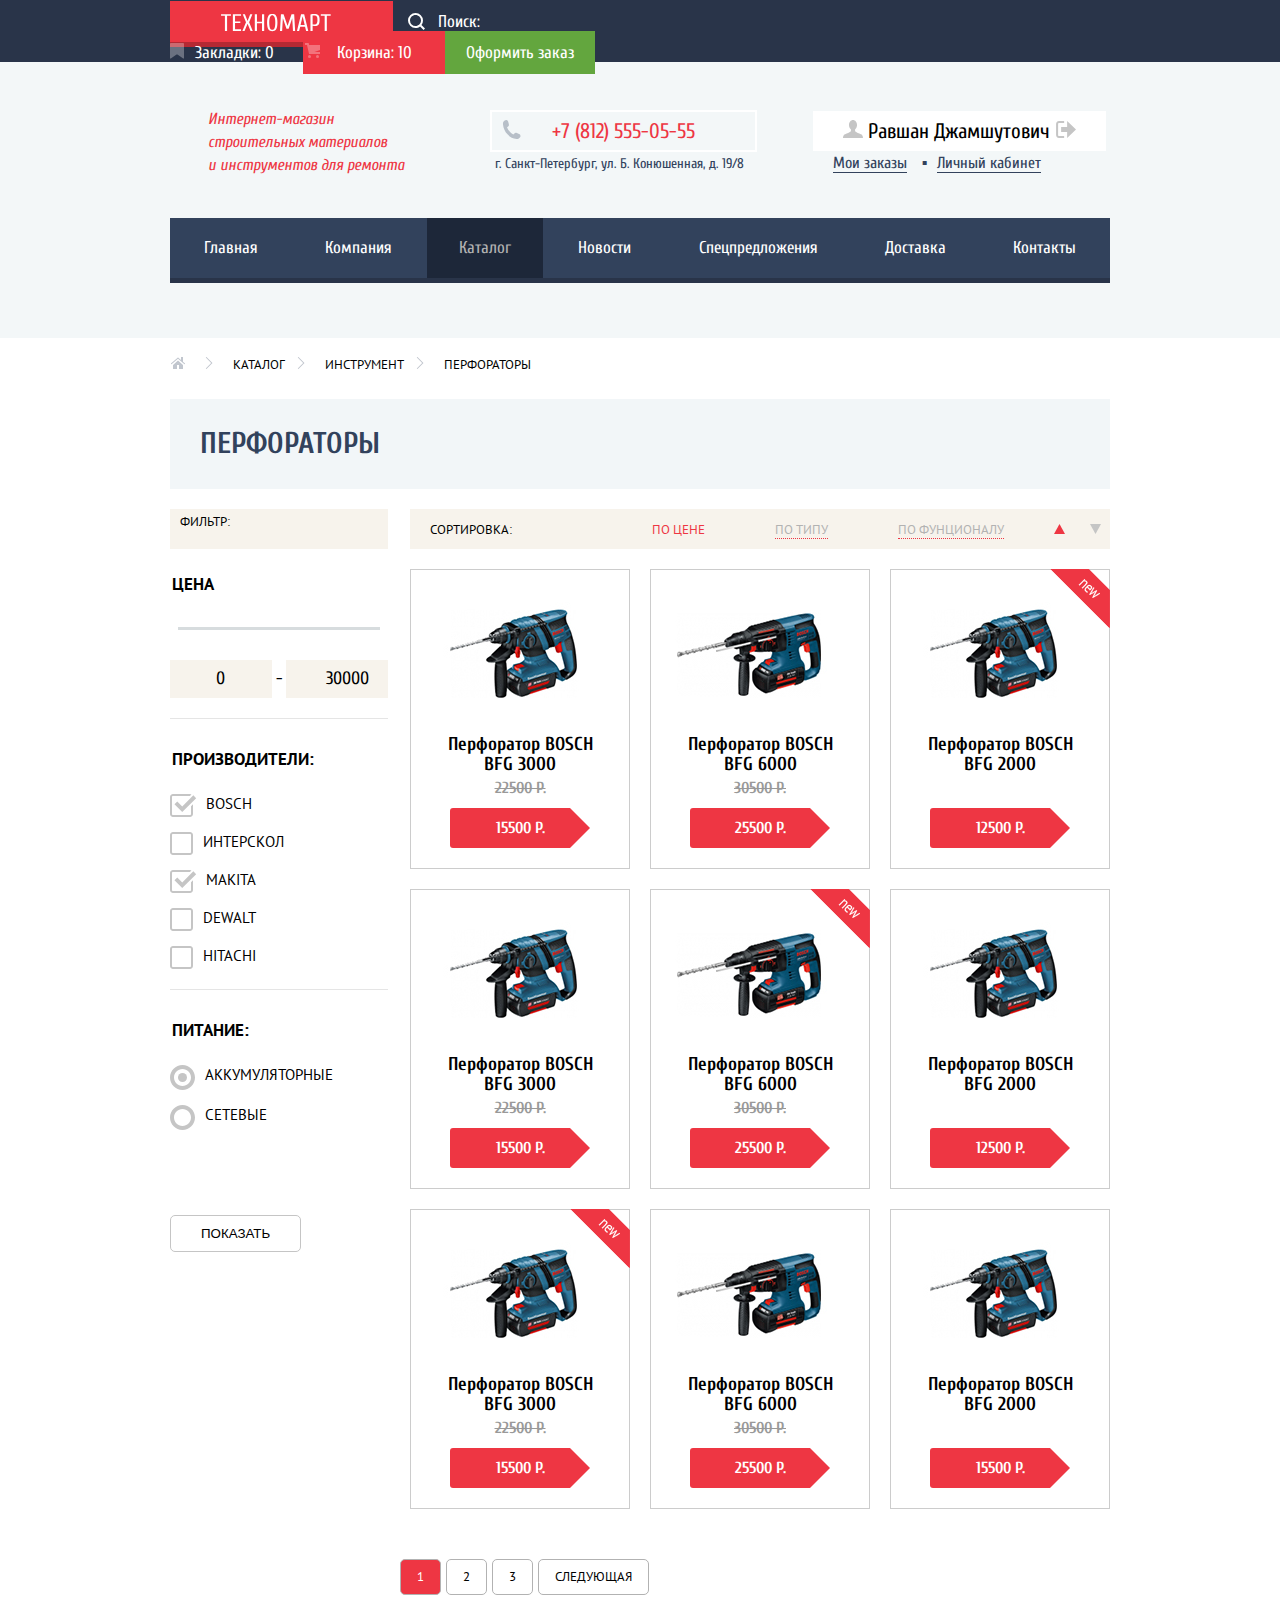
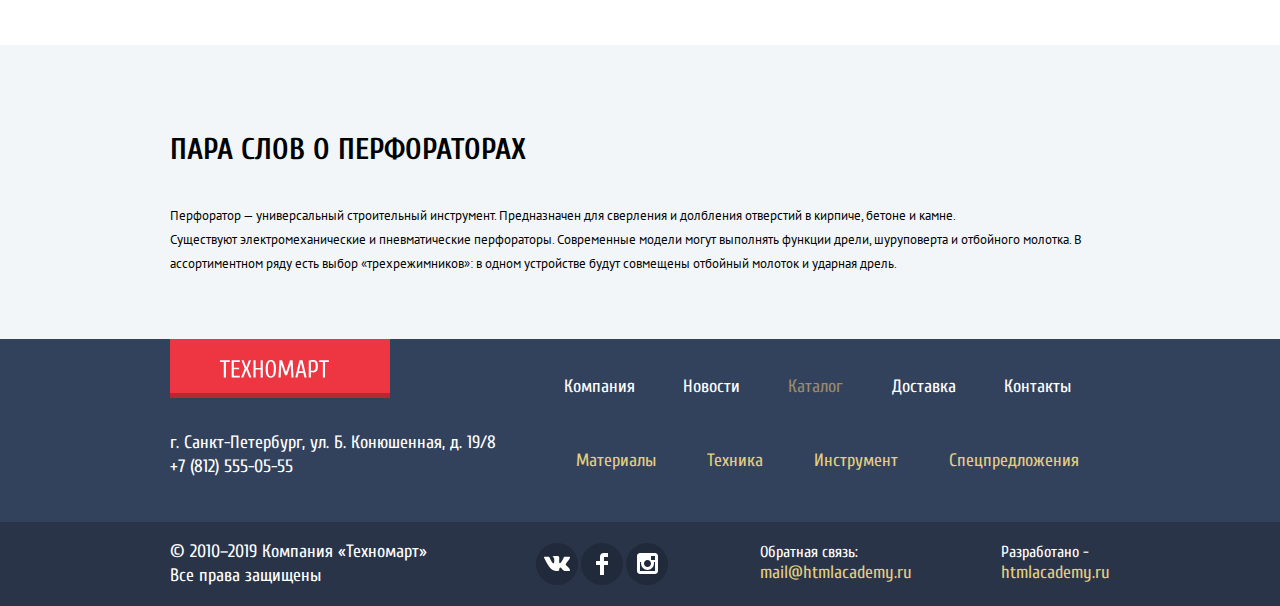
==== catalog.html @ 716b795d "+Д29" ====
<!DOCTYPE html>
<html lang="ru">
  <head>
    <meta charset="utf-8">
    <title>HTML Academy: Техномарт</title>
      <link href="css/style.css" rel="stylesheet">
      <link href="https://fonts.googleapis.com/css?family=Cuprum:400,400i,700|PT+Sans:400,700&display=swap&subset=cyrillic" rel="stylesheet">
      
  </head>

    <body>
      <header class="main-header">
        <nav class="main-navigation">
          <div class="main-navigation-wrapper">
            <div class="main-navigation-first">
            <div class="container">
              <a class="logo-tehnomart" href="index.html">
                <svg xmlns="http://www.w3.org/2000/svg" xmlns:xlink="http://www.w3.org/1999/xlink" preserveAspectRatio="xMidYMid" width="153" height="25.59" viewBox="-20 -8 190.5 30.59">
                  <defs>
                   <style>
                      .cls-1 {
                        fill: #fff;
                        fill-rule: evenodd;
                      }
                    </style>
                  </defs>
                  <path d="M131.694,2.397 L131.694,21.297 L128.994,21.297 L128.994,2.397 L124.194,2.397 L124.194,0.297 L136.494,0.297 L136.494,2.397 L131.694,2.397 ZM121.299,13.512 C120.829,14.102 120.239,14.522 119.529,14.772 C118.819,15.022 117.974,15.147 116.994,15.147 C116.534,15.147 116.014,15.117 115.434,15.057 C114.854,14.997 114.374,14.927 113.994,14.847 L113.994,21.297 L111.294,21.297 L111.294,0.597 C112.054,0.377 112.819,0.222 113.589,0.132 C114.359,0.042 115.194,-0.003 116.094,-0.003 C117.294,-0.003 118.314,0.122 119.154,0.372 C119.994,0.622 120.674,1.037 121.194,1.617 C121.714,2.197 122.094,2.967 122.334,3.927 C122.574,4.887 122.694,6.077 122.694,7.497 C122.694,8.957 122.579,10.177 122.349,11.157 C122.119,12.137 121.769,12.922 121.299,13.512 ZM119.769,4.797 C119.619,4.077 119.384,3.507 119.064,3.087 C118.744,2.667 118.339,2.372 117.849,2.202 C117.359,2.032 116.774,1.947 116.094,1.947 L113.994,1.947 L113.994,13.047 L116.094,13.047 C116.774,13.047 117.359,12.962 117.849,12.792 C118.339,12.622 118.744,12.327 119.064,11.907 C119.384,11.487 119.619,10.917 119.769,10.197 C119.919,9.477 119.994,8.577 119.994,7.497 C119.994,6.417 119.919,5.517 119.769,4.797 ZM104.544,15.897 L98.544,15.897 L97.194,21.297 L94.494,21.297 L99.594,0.297 L103.494,0.297 L108.594,21.297 L105.894,21.297 L104.544,15.897 ZM101.604,3.297 L101.484,3.297 L98.994,13.797 L104.094,13.797 L101.604,3.297 ZM88.644,5.697 L88.494,5.697 L84.144,18.597 L81.444,18.597 L77.094,5.697 L76.944,5.697 L76.044,21.297 L73.344,21.297 L74.544,0.297 L77.844,0.297 L82.734,14.697 L82.854,14.697 L87.744,0.297 L91.044,0.297 L92.244,21.297 L89.544,21.297 L88.644,5.697 ZM68.484,19.347 C67.924,20.167 67.249,20.747 66.459,21.087 C65.669,21.427 64.764,21.597 63.744,21.597 C62.724,21.597 61.819,21.427 61.029,21.087 C60.239,20.747 59.564,20.167 59.004,19.347 C58.444,18.527 58.019,17.422 57.729,16.032 C57.439,14.642 57.294,12.897 57.294,10.797 C57.294,8.697 57.439,6.952 57.729,5.562 C58.019,4.172 58.444,3.067 59.004,2.247 C59.564,1.427 60.239,0.847 61.029,0.507 C61.819,0.167 62.724,-0.003 63.744,-0.003 C64.764,-0.003 65.669,0.167 66.459,0.507 C67.249,0.847 67.924,1.427 68.484,2.247 C69.044,3.067 69.469,4.172 69.759,5.562 C70.049,6.952 70.194,8.697 70.194,10.797 C70.194,12.897 70.049,14.642 69.759,16.032 C69.469,17.422 69.044,18.527 68.484,19.347 ZM67.179,6.357 C66.969,5.197 66.694,4.277 66.354,3.597 C66.014,2.917 65.614,2.447 65.154,2.187 C64.694,1.927 64.224,1.797 63.744,1.797 C63.264,1.797 62.794,1.927 62.334,2.187 C61.874,2.447 61.474,2.917 61.134,3.597 C60.794,4.277 60.519,5.197 60.309,6.357 C60.099,7.517 59.994,8.997 59.994,10.797 C59.994,12.597 60.099,14.077 60.309,15.237 C60.519,16.397 60.794,17.317 61.134,17.997 C61.474,18.677 61.874,19.147 62.334,19.407 C62.794,19.667 63.264,19.797 63.744,19.797 C64.224,19.797 64.694,19.667 65.154,19.407 C65.614,19.147 66.014,18.677 66.354,17.997 C66.694,17.317 66.969,16.397 67.179,15.237 C67.389,14.077 67.494,12.597 67.494,10.797 C67.494,8.997 67.389,7.517 67.179,6.357 ZM50.994,11.697 L44.694,11.697 L44.694,21.297 L41.994,21.297 L41.994,0.297 L44.694,0.297 L44.694,9.597 L50.994,9.597 L50.994,0.297 L53.694,0.297 L53.694,21.297 L50.994,21.297 L50.994,11.697 ZM36.745,21.297 L32.995,12.297 L29.245,21.297 L26.545,21.297 L31.045,10.497 L26.995,0.297 L29.695,0.297 L32.995,8.697 L36.295,0.297 L38.995,0.297 L34.945,10.497 L39.445,21.297 L36.745,21.297 ZM14.695,0.297 L24.895,0.297 L24.895,2.397 L17.395,2.397 L17.395,9.297 L23.995,9.297 L23.995,11.397 L17.395,11.397 L17.395,19.197 L24.895,19.197 L24.895,21.297 L14.695,21.297 L14.695,0.297 ZM7.495,21.297 L4.795,21.297 L4.795,2.397 L-0.005,2.397 L-0.005,0.297 L12.295,0.297 L12.295,2.397 L7.495,2.397 L7.495,21.297 Z" class="cls-1"/>
                </svg>

              </a>
                <form class="search-icon" action="https://echo.htmlacademy.ru" method="post">
                  <input type="text" name="search" placeholder="Поиск:">
                    <button class="button search" type="submit" aria-label="поиск по странице"></button>
                  </form>
                  <div class="button-icon button-icon-catalog">
                  <a class="button button-basket bookmarks-catalog" href="#">Закладки: 0</a>
                  <a class="button button-basket-2 basket-catalog" href="#">Корзина: 10</a>
                  <a class="button checkout checkout-catalog" href="#">Оформить заказ</a>
                  </div>
                  </div>
        </nav>
          <div class="main-wrapper main-wrapper-catalog">
            <div class="container">
                <div class="main-header-info">
                <div class="header-info header-info-catalog">
                  <h1 class="visually-hidden">Шапка описание</h1>
                    <p>Интернет-магазин<br>
                       строительных материалов<br>
                       и инструментов для ремонта</p>
                </div>
              
            <div class="header-contacts header-contacts-catalog">
              <ul>
                <li class="contacts-phone">
                  <a href="tel:+78125550555">+7 (812) 555-05-55
                  </a>
                </li>
                <li class="contacts-address">г. Санкт-Петербург, ул. Б. Конюшенная, д. 19/8</li>
              </ul>
            </div>
        
              <div class="personal-user personal-user-catalog">
              <ul class="user-navigation user-navigation-catalog">
                <li class="personal-block">
                  <a class="button button-log-in personal-area" aria-label="личный кабинет"><svg xmlns="http://www.w3.org/2000/svg" width="20" height="18" viewBox="0 0 20 18">
                    <path fill="#c5c5c5" d="M17.881 14.166c-2.144-.735-4.256-1.666-5.207-2.39-.657-.501-.77-1.618-.517-2.415 1.118-.903 1.864-2.477 1.864-4.278C14.021 2.276 12.221 0 10 0S5.979 2.276 5.979 5.083c0 1.801.746 3.374 1.863 4.277.253.798.141 1.915-.517 2.416-.95.724-3.063 1.654-5.207 2.39S0 18 0 18h20s.025-3.099-2.119-3.834z"/>
                  </svg>
                  Равшан Джамшутович
                  <svg xmlns="http://www.w3.org/2000/svg" width="21" height="17" viewBox="0 0 21 17"><g fill="#c5c5c5">
                    <path fill="#c5c5c5" d="M21 8.5L12.125 0v6h-6v5h6v6z"/>
                    <path fill="#c5c5c5" d="M3.106 13.952V3.048c.018-.376.171-1.057 1.01-1.057h5.027V0H4.116C1.938 0 1.112 1.81 1.087 3.027v10.946C1.112 15.189 1.938 17 4.116 17h5.027v-1.99H4.116c-.839 0-.992-.683-1.01-1.058z"/></g>
                  </svg>
                  </a>
                </li>
                <li><a class="button-order" aria-label="ссылка на мои заказы">Мои заказы</a></li>
                <li><a class="button-area" aria-label="ссылка на личный кабинет">Личный кабинет</a></li>
              </ul>
                </div>
                </div>
                <div class="site-navigation-wrapper">
                  <nav>
                    <ul class="site-navigation">
                      <li><a class="button button-nav" href="index.html">Главная</a></li>
                      <li><a class="button button-nav" href="#">Компания</a></li>
                      <li><a class="button button-nav current-catalog" href="#">Каталог</a></li>
                      <li><a class="button button-nav" href="#">Новости</a></li>
                      <li><a class="button button-nav" href="#">Спецпредложения</a></li>
                      <li><a class="button button-nav" href="#">Доставка</a></li>
                      <li><a class="button button-nav" href="#">Контакты</a></li>  
                    </ul>
                </div>
                  </nav>
          </div>
            </div>
      </div>
      </header>
    </div>

        <main class="main-catalog">
          <div class="container">
          <div class="catalog">
            <article class="catalog-main">
          <h2 class="visually-hidden">breadcrumbs</h2>
	         <ul class="list-breadcrumbs">
            <li><img src="img/svg/icon-home.svg"><img src="img/svg/icon-right-small.svg"><a class="bread" href="index.html"></a></li>
            <li><a class="bread" href="#"> Каталог <img src="img/svg/icon-right-small.svg"></a></li>
            <li><a class="bread" href="#"> Инструмент <img src="img/svg/icon-right-small.svg"></a></li>
            <li><a class="bread" href="#"> Перфораторы</a></li>
	         </ul>
           <div class="catalog-main-wrapper">
		        <h2>Перфораторы</h2>
          </div>
            <div class="index-colums-catalog">
	           <section class="catalog-column">
	             <h2 class="visually-hidden">Фильтр товаров</h2>
		            <form class="filter-catalog" action="https://echo.htmlacademy.ru" method="post">
		              <div class="filter-1-wrapper">
		              <div class="filter-1">
                  <b class="main-filter">Фильтр:</b>
                </div>
                </div>
                <legend>Цена</legend>
                <div class="range-filter">
                  <div class="selector">
                    <div class="price-slider" id="slider">
                      <div id="slider-range" class="ui-slider ui-corner-all ui-slider-horizontal ui-widget ui-widget-content">
                            <div class="ui-slider-range ui-corner-all ui-widget-header"></div>
                            <span tabindex="0" class="ui-slider-handle ui-corner-all ui-state-default"></span>
                            <span tabindex="0" class="ui-slider-handle ui-corner-all ui-state-default"></span>
                          </div>
                        <span id="min-price" data-currency="" class="slider-price">0</span>
                        <span class="seperator">-</span>
                        <span id="max-price" data-currency="" data-max="30000"  class="slider-price">30000 </span>
                    </div> 
                </div>
                  <hr>
                    <div class="filter-2">
                    <legend>Производители:</legend>
                    </div>
                    <input type="checkbox" value="Bosch" id="Bosch" checked>
                    <label for="Bosch">BOSCH</label>
                    <input type="checkbox" value="" id="name2">
                    <label for="name2">ИНТЕРСКОЛ</label>
                    <input type="checkbox" value="" id="name3" checked>
                    <label for="name3">MAKITA</label>
                    <input type="checkbox" value="" id="name4">
                    <label for="name4">DEWALT</label>
                    <input type="checkbox" value="" id="name5">
                    <label for="name5">HITACHI</label><hr>
                    <div class="filter-3">
                      <legend>ПИТАНИЕ:</legend>
                      </div>
                      <input type="radio" name="battery" id="accumulator" value="accumulator" checked>
                      <label for="accumulator">Аккумуляторные</label>
                      <input type="radio" name="battery" id="name-power-2" value=""> 
                      <label for="name-power-2">Сетевые</label>
                      <button class="button-show" type="submit" value="submit" aria-label="кнопка фильтр товаров">Показать</button>
		            </form>
	         </section>

	       <section class="catalog-list">
          <div class="catalog-column-2">
	        <h2 class="visually-hidden">Список товаров</h2>
            <div class="sorting-wrapper">
              <ul class="sorting">
                <li>Сортировка:</li>
                <li><a href="#">по цене</a></li>
                <li><a href="#">по типу</a></li>
                <li><a href="#">по фунционалу</a></li>
                <li>
                  <svg xmlns="http://www.w3.org/2000/svg" width="11" height="10" viewBox="0 0 11 10">
                    <path fill="#231F20" d="M5.5 0L0 10h11z"/>
                  </svg>
                </li>
                <li>
                  <svg xmlns="http://www.w3.org/2000/svg" width="11" height="10" viewBox="0 0 11 10">
                    <path fill="#231F20" d="M5.5 10L0 0h11"/>
                  </svg>
                </li>
              </ul>
            </div>
		       <div class="catalog-products">
		        <ul class="catalog-list-2">
		          <li class="catalog-item catalog-item-2">
                <div class="actions">
                  <a href="#" class="buy">Купить</a>
                  <a href="#" class="bookmark">В закладки</a>
                </div>
                  <a href="#">
			      		   <img src="img/Perforator_2.jpg" alt="BOSCH BFG 3000">
                  </a>
			     		      <h3><a href="#">Перфоратор BOSCH BFG 3000<a></h3>
			      			    <p class="delete"> 22500 Р.</p>
			      			    <p class="price">15500 Р.</p>
		          </li>
              <li class="catalog-item catalog-item-2">
                <div class="actions">
                  <a href="#" class="buy">Купить</a>
                  <a href="#" class="bookmark">В закладки</a>
                </div>
                  <a href="#">
			      			  <img src="img/Perforator_3.jpg" alt="BOSCH BFG 6000">
			          	</a>
			     		      <h3><a href="#">Перфоратор BOSCH BFG 6000<a></h3>
			      			    <p class="delete"> 30500 Р.</p>
			     		 	      <p class="price">25500 Р.</p>
		        	</li>
              <li class="catalog-item catalog-item-2">
                  <div class="flag flag-new">новинка</div>
                  <div class="actions">
                   <a href="#" class="buy">Купить</a>
                    <a href="#" class="bookmark">В закладки</a>
                  </div>
                    <a href="#">
                      <img src="img/Perforator_4.jpg" alt="BOSCH BFG 2000">
			        	    </a>
			     				    <h3><a href="#">Перфоратор BOSCH BFG 2000<a></h3>
                        <p class="delete"></p>
			      						<p class="price">12500 Р.</p>
		        	</li>
              <li class="catalog-item catalog-item-2">
                <div class="actions">
                  <a href="#" class="buy">Купить</a>
                  <a href="#" class="bookmark">В закладки</a>
                </div>
                  <a href="#">
			      				<img src="img/Perforator_2.jpg" alt="BOSCH BFG 3000">
			        		</a>
			     				  <h3><a href="#">Перфоратор BOSCH BFG 3000<a></h3>
			      					<p class="delete"> 22500 Р.</p>
			      					<p class="price">15500 Р.</p>
		       		</li>
              <li class="catalog-item catalog-item-2">
                <div class="flag flag-new">новинка</div>
                <div class="actions">
                  <a href="#" class="buy">Купить</a>
                  <a href="#" class="bookmark">В закладки</a>
                </div>
                  <a href="#">
			      				<img src="img/Perforator_3.jpg" alt="BOSCH BFG 6000">
			       			</a>
			    					<h3><a href="#">Перфоратор BOSCH BFG 6000<a></h3>
			      						<p class="delete"> 30500 Р.</p>
			      						<p class="price">25500 Р.</p>
		        	</li>
			        <li class="catalog-item catalog-item-2">
                <div class="actions">
                  <a href="#" class="buy">Купить</a>
                  <a href="#" class="bookmark">В закладки</a>
                </div>
                  <a href="#">
			      			  <img src="img/Perforator_4.jpg" alt="BOSCH BFG 2000">
			        		</a>
			     					<h3><a href="#">Перфоратор BOSCH BFG 2000<a></h3>
                      <p class="delete"></p>
			     						<p class="price">12500 Р.</p>
		        	</li>
		          <li class="catalog-item catalog-item-2">
                <div class="flag flag-new">новинка</div>
                <div class="actions">
                  <a href="#" class="buy">Купить</a>
                  <a href="#" class="bookmark">В закладки</a>
                </div>
                  <a href="#">
			      			  <img src="img/Perforator_2.jpg" alt="BOSCH BFG 3000">
			        		</a>
			     				  <h3><a href="#">Перфоратор BOSCH BFG 3000<a></h3>
			      					<p class="delete"> 22500 Р.</p>
			      					<p class="price">15500 Р.</p>
		        	</li>
		          <li class="catalog-item catalog-item-2">
                <div class="actions">
                  <a href="#" class="buy">Купить</a>
                  <a href="#" class="bookmark">В закладки</a>
                </div>
                  <a href="#">
			      			  <img src="img/Perforator_3.jpg" alt="BOSCH BFG 6000">
			        		</a>
			     				  <h3><a href="#">Перфоратор BOSCH BFG 6000<a></h3>
			      					<p class="delete">30500 Р.</p>
			      					<p class="price">25500 Р.</p>
		        	</li>
		          <li class="catalog-item catalog-item-2">
                <div class="actions">
                  <a href="#" class="buy">Купить</a>
                  <a href="#" class="bookmark">В закладки</a>
                </div>
                  <a href="#">
			      	      <img src="img/Perforator_4.jpg" alt="BOSCH BFG 2000">
			        		</a>
			     					<h3><a href="#">Перфоратор BOSCH BFG 2000<a></h3>
                      <p class="delete"></p>
			      					<p class="price">15500 Р.</p>
		        	</li>
              </div>
		       </ul>
	        </section>
            </div>

          <a class="visually-hidden"></a>
	        <section class="pagination">
		          <h3 class="visually-hidden">Пагинация</h3>
                <ul class="pagination-list">
		            <li class="pagination-item current-pagination">

                  <a>1</a></li>
				        <li class="pagination-item"><a href="#" aria-label="2 страница">2</a></li>
				        <li class="pagination-item"><a href="#" aria-label="3 страница">3</a></li>
				        <li class="pagination-item"><a href="#" aria-label="Следующая страница">Следующая</a></li>
                </ul>
			   </section>
            </div>
          </div>


	         <section class="about-catalog-wrapper">
            <div class="about-catalog">
              <div class="about-catalog-container">
		      	<h4>ПАРА СЛОВ О ПЕРФОРАТОРАХ</h4>
                <p>Перфоратор — универсальный строительный инструмент. Предназначен для сверления и долбления отверстий в кирпиче, бетоне и камне.<br>
                Существуют электромеханические и пневматические перфораторы. Современные модели могут выполнять функции дрели, шуруповерта и отбойного молотка. В <br>
                ассортиментном ряду есть выбор «трехрежимников»: в одном устройстве будут совмещены отбойный молоток и ударная дрель.</p>
              </div>
            </div>
	          </section>
	       </article>
       </div>
	    </main>


	           <footer class="main-footer">
                           <div class="footer-nav-wrapper">
                            <div class="container">
                              <div class="site-navigation-footer">
                                <div class="footer-nav">
                                <p class="logo-tehnomart-footer">
                                  <img src="img/svg/logo-technomart.svg" alt="лого Техномарт">
                                </p>
                                  <p class="address">г. Санкт-Петербург, ул. Б. Конюшенная, д. 19/8<br>
                                      <a href="tel:+78125550555">+7 (812) 555-05-55</a>
                                  </p>
                                </div>
                                      <ul class="footer-button">
                                        <li><a class="button" href="#">Компания</a></li>
                                        <li><a class="button" href="#">Новости</a></li>
                                        <li><a class="button current-footer-catalog" href="catalog.html">Каталог</a></li>
                                        <li><a class="button" href="#">Доставка</a></li>
                                        <li><a class="button" href="#">Контакты</a></li>
                                        <li><a class="button button-second-line" href="#">Материалы</a></li>
                                        <li><a class="button button-second-line" href="#">Техника</a></li>
                                        <li><a class="button button-second-line" href="#">Инструмент</a></li>
                                        <li><a class="button button-second-line" href="#">Спецпредложения</a>
                                    </ul>
                              </div>
                            </div>

                          <div class="second-footer ">
                            <div class="second-footer-wrapper">
                              <div class="footer-info container">
                                  <p class="footer-security">© 2010–2019 Компания «Техномарт» <br>
                                      Все права защищены</p>
                                      <div>
                                        <h3 class="visually-hidden">Соцсети</h3>
                                          <ul class="social-list">
                                            <li><a class="social-button" href="#" aria-label="Техномарт вконтакте">
                                              <svg xmlns="http://www.w3.org/2000/svg" width="26" height="15" viewBox="0 0 26 15">
                                              <path fill="#FFF" d="M16.138 11.51c.956-.309 2.18 2.04 3.483 2.939.978.681 1.727.534 1.727.534l3.473-.05s1.815-.112.957-1.554c-.071-.12-.503-1.069-2.585-3.022-2.177-2.043-1.882-1.712.739-5.244 1.597-2.153 2.236-3.468 2.036-4.028-.192-.539-1.365-.399-1.365-.399L20.69.713c-.381.001-.704.119-.851.515-.003.004-.621 1.666-1.445 3.079-1.741 2.989-2.436 3.148-2.724 2.961-.661-.433-.494-1.737-.494-2.664 0-2.897.432-4.105-.846-4.417-.427-.104-.739-.172-1.828-.182-1.392-.021-2.574 0-3.244.329-.445.223-.786.712-.579.74.26.035.843.16 1.155.586.401.552.389 1.789.389 1.789s.229 3.411-.54 3.834c-.528.29-1.25-.302-2.803-3.016-.793-1.388-1.392-2.922-1.392-2.922s-.116-.285-.326-.441c-.25-.185-.6-.244-.6-.244L.848.684S.29.7.085.946c-.182.218-.015.668-.015.668s2.909 6.881 6.203 10.347c3.02 3.182 6.452 2.971 6.452 2.971h1.555s.469-.054.709-.312c.224-.24.214-.691.214-.691s-.031-2.109.935-2.419z"/>
                                              </svg>
                                              </a>
                                            </li>
                                            <li><a class="social-button" href="#" aria-label="Техномарт в фэйсбуке">
                                              <svg xmlns="http://www.w3.org/2000/svg" width="12" height="22" viewBox="0 0 12 22">
                                              <path fill="#FFF" d="M12 4V0H8a4 4 0 0 0-4 4v4H0v4h4v10h4V12h4V8H8V4h4z"/>
                                              </svg>
                                              </a>
                                          </li>
                                            <li><a class="social-button" href="#" aria-label="страница в инстраграме">
                                                <svg xmlns="http://www.w3.org/2000/svg" width="21" height="21" viewBox="0 0 21 21">
                                                <path fill="#FFF" d="M18 0H3C1.35 0 0 1.35 0 3v15c0 1.65 1.35 3 3 3h15c1.65 0 3-1.35 3-3V3c0-1.65-1.35-3-3-3zm-7.5 7c1.93 0 3.5 1.57 3.5 3.5S12.43 14 10.5 14 7 12.43 7 10.5 8.57 7 10.5 7zM18 18H3V9h1.181A6.504 6.504 0 0 0 4 10.5a6.5 6.5 0 1 0 13 0 6.45 6.45 0 0 0-.181-1.5H18v9zm0-11h-4V3h4v4z"/>
                                                </svg>
                                              </a>
                                          </li>
                                         </ul>
                                      </div>
                                        <p class="feedback">
                                         <b>Обратная связь:<br></b>
                                            <a class="button" href="mailto:htmlacademy.ru@mail.ru" aria-label="электронная почта Техномарт">mail@htmlacademy.ru</a>
                                        </p>
                                        <p class="footer-copyright">
                                          <b>Разработано -</b>
                                            <a class="button" href="http://htmlacademy.ru" aria-label="сайт разработчика htmlacademy">htmlacademy.ru</a>
                                        </p>
                                        </div>
                              </div>
                              </div>
                            </div>
                          </div>
                        </div>
                      </footer>
  		 	<!-- pop-up корзины -->  
             <section class="login-pop-catalog">
               <h4 class="visually-hidden">Личный кабинет</h4>
               		<p>Товар добавлен в корзину!</p>
               			<form action="https://echo.htmlacademy.ru" method="post">
                  			<button type="submit" aria-label="оформление заказа в личном кабинете">Оформить заказ</button>
                  		</form>
                  			<button type="button" aria-label="продолжить покупки">Продолжить покупки</button>
                  				<button type="button" aria-label="Закрыть">Х</button>
              </section>
             <!-- pop-up корзины -->
             <script src="js/range.js"></script>
  	 </body>
</html>
---- css/style.css ----
/*ОБЩЕЕ*/
body {
	margin: 0;	
	padding: 0;
	font-family: 'Cuprum', 'PT Sans', sans-serif;
	font-size: 18px;
	line-height: 24px;
	font-weight: 400;
	color: #000000; 
	text-transform: none;

	background-color: #ffffff;
	
}

html { 
	box-sizing: border-box; 
}

img {
  max-width: 100%;
  height: auto;
}

a { 
	text-decoration: none ;
}

.button {
	/*font: inherit;*/
	text-align: center;
	color: #ffffff;
	vertical-align: middle;
	
	border: none;
}

.visually-hidden{
	position: absolute;
	width: 1px;
	height: 1px;
	margin: -1px;
	border: 0;
	padding: 0;
	clip: rect(0 0 0 0);
	overflow: hidden;
}

/*======================СЕТКА НАЧАЛО===============*/
/*===========HEADER============*/
.container {
	width: 940px;
	margin: 0 auto;
	padding: 0 10px;
}

.main-navigation-wrapper {
	width: 100%;
	margin-top: 0px;
	background-color: #293449;
}

.main-navigation-wrapper .container {
	display: flex;
	justify-content: flex-start;
	align-items: center;
	flex-wrap: wrap;	
}

.main-wrapper {
	width: 100%;
	margin-top: 0px;
	background-color: #f3f7f8;
	padding-bottom: 60px;
	padding-top: 20px;
	margin-bottom: 60px;
}

.main-header-info {
	display: flex;
	justify-content: space-around;
	align-items: center;
	margin-top: 10px;
	margin-bottom: 24px;
}

/*========НАВИГАЦИЯ ПО САЙТУ===============*/
.site-navigation {
	display: flex;
	justify-content: space-around;
	align-items: center;

	
	width: 940px;
	margin: 0;
	padding: 0;
}

.site-navigation a {
	display: block;
	padding: 18px 32px;
}

.site-navigation-wrapper {
	width: 100%;
	margin-top: 10px;
	background-color: #32425c;
	box-shadow: 0px 5px 0 0 #293449;
}

.user-navigation {
	display: flex;
	justify-content: center;
	align-items: center;

	margin-right: -27px;
}


.current-index {
	background-color: #1d2739; 
	color: #b2b2b2;
}

.site-navigation .current-index:focus,
.site-navigation .current-index:hover,
.site-navigation .current-index:active {
	background-color: #1d2739; 
	color: #b2b2b2;
}


/*==================ТОВАРЫ===================*/
/*============ЗАДНЯЯ ОБЛОЖКА===========*/
.list-products-wrapper {
	display: flex;
	align-items: center;
	justify-content: space-between;
	background-color: #f9f5f0;
	width: 940px;
	height: 90px;
	margin-bottom: 20px;
	margin-left: 10px;
}

.list-products h2 {
	margin-left: 28px;
	text-transform: uppercase;
	color: #32425c;
	font-size: 30px;
	line-height: 30px;
}
/*=============ПОПУЛЯРНЫЕ ТОВАРЫ==========*/
.features-list {
  display: flex;
  justify-content: space-around;
  margin: 0;
  padding: 0;
}

.features-list a,
.features-list li,
.features-list img,
.features-list h3 {
	display: block;
	text-align: center;
	margin-bottom: 20px;
}

.feature-item {
 	width: 218px;
 	display: flex;
 	flex-direction: column;
 	align-items: center;
}

/*==========ПРОИЗВОДИТЕЛИ=============*/
.fabricator-list {
  display: flex;
  justify-content: space-between; 
  flex-wrap: wrap;
  padding: 0;
  margin-left: 10px;
 }

.fabricator-item {
	display: flex;
	justify-content: center;
	align-items: center;
	width: 218px;
	height: 143px;
	/*margin-right: 20px;*/
	margin-bottom: 20px;
	
	border: 1px solid #ccc;
}

/*===========ИНФОРМАЦИЯ В КОЛОНКАХ============*/
.index-columns {
	display: flex;
	justify-content: space-between;
	padding: 0px 0px;
	margin-bottom: -8px;
}

.about {
	width: 535px;
}

.contacts {
	width: 300px;
}

/*=========FOOTER СЕТКА=================*/
.footer-nav {
	margin-bottom: 25px;
}

.site-navigation-footer {
	width: 940px;
	margin: 0;
	padding: 0;
	display: flex;
	justify-content: space-between;
}

.footer-nav-wrapper {
	width: 100%;
	background-color: #32425c;
}

.logo-tehnomart-footer {
	margin: 0;
	padding: 0;
	display: flex;
	justify-content: center;
	align-items: center;

	background-color: #ee3643;
	box-shadow: 0px 5px 0 0 #b52933;
	padding: 14px 5px;
	max-width: 210px;
	margin-bottom: 20px;
}

.address {
	display: inline-block;
	width: 350px;
}

.address a {
	color: #ffffff;
}


.footer-button {
	margin: 0;
	margin-top: 35px;
	margin-left: 35px;
	padding: 0;	
	display: flex;
	flex-wrap: wrap;
	justify-content: space-around;
}
.site-navigation-footer a {
	margin-right: 30px;
}

.button-second-line {
	margin-left: 20px;
}

/*========ВТОРАЯ ЧАСТЬ ФУТЕРА=======*/
.second-footer {
	display: flex;
	justify-content: center;
	align-items: center;
}

.social-list {
	display: flex;
	align-items: center;
	list-style: none;
	margin: 0 0 0 20px;
	padding: 0;
}

.social-list a {
	display: flex;
	justify-content: center;
	align-items: center;
	margin: 0 3px 0 0;
	width: 42px;
	height: 42px;
	background-color: #212a3a;
	border-radius: 50%;
	outline: none;
}

.social-list a:hover,
.social-list a:focus {
	background-color: #ee3643;
}

.social-list a:active {
	background-color: #ee3643;
}

/*=========КОПИРАЙТИНГ==============*/
.second-footer-wrapper {
	width: 100%;
	background-color: #293449;
	display: flex;
	justify-content: center;
	align-items: center;
}

.footer-info {
	display: flex;
	justify-content: space-between;
	align-items: center;
	width: 940px;
}

.footer-security {
	display: flex;
}
/*=========СОЦ СЕТИ==============*/
.feedback {
	display: flex;
	flex-direction: column;
	flex-wrap: wrap;
}

.feedback b,
.footer-copyright b {
	font-weight: 400;
}

.footer-copyright {
	display: flex;
	flex-direction: column;
	flex-wrap: wrap;
}

 .footer-copyright  b {
 	text-align: left;
 }
/*====================СЕТКА КОНЕЦ=============*/
/*====================ДЕКОРАТИВНЫЕ ЭЛЕМЕНТЫ=================*/
.search-icon input[type=text] {
   	box-sizing: border-box;
   	border: none;
    
    font-family: 'Cuprum', 'PT Sans';
    font-size: 17px;
    
    background-color: #293449;
    background-image: url("../img/svg/icon-search.svg");
    background-position: 15px center; 
    background-repeat: no-repeat;
    color: #ffffff;
    
    padding-top: 12px;
    padding-bottom: 12px;
   	padding-right: 80px;
    padding-left: 45px;
    margin-left: 0px;

    opacity: 1;
    outline: none;
 }


/*.search-icon input[type=text]:hover,
.search-icon input[type=text]:focus {
	background-image: url("../img/svg/icon-search.svg");
	opacity: 1;
	border: none;
}*/

 .search-icon input[type=text]:hover,
 .search-icon input[type=text]:focus {
 	background-image: url("../img/svg/icon-red-search.svg");
    background-color: #ffffff;
    color: #000000;
	border: none;
}

::placeholder {
  color: #ffffff;
 }

.search-icon input[type=text]:hover::placeholder,
.search-icon input[type=text]:focus::placeholder {
  	color: red;
  }
   
.button-icon {
	position: relative;
}

.button-basket,
.button-basket-2 {
	padding: 12px 25px;
}

.button-basket {
	margin-right: 0px; /*отступы кнопок*/
	margin-left: 0px;
}

.button-basket-2 {
	margin-right: 15px; /*отступы кнопок*/
}

.button-icon .button-basket::before {
	position: absolute;
	content: url("../img/svg/icon-bookmark.svg");
	top: 0px;
	left: 0px;
	width: 14px;
	height: 16px;

	opacity: 0.3;
} 

.button-icon .button-basket-2::before {
	position: absolute;
	content: url("../img/svg/icon-cart.svg");
	top: 0px;
	left: 135px;
	width: 14px;
	height: 16px;

	opacity: 0.3;
} 

.button-icon .button-basket:focus::before,
.button-icon .button-basket:hover::before,
.button-icon .button-basket-2:focus::before,
.button-icon .button-basket-2:hover::before  {
	opacity: 1;
}

.button-icon .button-basket:focus,
.button-icon .button-basket:hover,
.button-icon .button-basket-2:focus,
.button-icon .button-basket-2:hover  {
	background-color: #212a3a;
}

.button-icon .button-basket:active,
.button-icon .button-basket-2:active {
	color: #a2a5a9;
}

.button-icon .button-basket:active::before,
.button-icon .button-basket-2:active::before {
	opacity: 0.3;
}

.user-navigation .button-log-in {
	padding: 11px 20px;
}

.user-navigation .button-sign-up {
	padding: 11px 25px;
}


.button-log-in:focus path,
.button-log-in:hover path {
	fill: #32425c;
}

.button-log-in:active path {
	fill: #c5c5c5;
}


/*ВЕРХНЯЯ НАВИГАЦИОННАЯ ПАНЕЛЬ*/
.main-navigation {
	font-size: 17px;
	line-height: 18px;
	color: #ffffff;
}

.main-navigation .search {
	background-color: #293449;
}

.main-navigation .button-basket {
	font-size: 17px;
	line-height: 18px;
}

.main-navigation .button-basket:active {
	color: #b2b2b2;
}

.main-navigation .button-basket-2:active {
	color: #b2b2b2;
}

.checkout {
	font-size: 17px;
	line-height: 18px;
	background-color: #63a63e;
	color: #ffffff;
	padding: 12px 21px;
}

.checkout:hover,
.checkout:focus {
	background-color: #5fbb2d;
	color: #ffffff;
}

.checkout:active {
	background-color: #518534;
	color: #a8c29a;
}

/*МЕНЮ НАВИГАЦИЯ ПО САЙТУ*/
.site-navigation {
	list-style: none;
}

.site-navigation {
	font-size: 17px;
	font-height: 17px;
	color: #ffffff;
}

.site-navigation .button:focus,
.site-navigation .button:hover {
	background-color: #273652; 
}

.site-navigation .button:active {
	background-color: #1d2739; 
	color: #b2b2b2;
}
/*ЛОГО*/

.logo-tehnomart {
	background-color: #ee3643;
	box-shadow: 0px 5px 0 0 #b52933;
	padding: 6px 35px;
	max-width: 220px;
}

.logo-tehnomart:hover,
.logo-tehnomart:focus {
	background-color: #ca2c37;
	box-shadow: 0px 5px 0 0 #8e1e26;
}


/*ОПИСАНИЕ ИНТЕРНЕТ МАГАЗИНА*/
.header-info {
	font-size: 16px;
	line-height: 23px;
	font-style: italic;
	color: #ee3643;
	margin-left: 38px;
}
/*КОНТАКТЫ МАГАЗИНА*/
.header-contacts ul {
	list-style: none;
}

.header-contacts {
	display: flex;
	justify-content: center;
	align-items: center;
}

.contacts-phone {
	display: flex;
	justify-content: center;
	align-items: center;
	flex-wrap: wrap;
	
	padding: 7px 60px;
		
	font-size: 21px;
	color: #ee3643;
	border: 2px solid #ffffff;

	position: relative;

}

.contacts-phone a {
	color: #ee3643;
}

.contacts-phone:before {
	position: absolute;
	content: url("../img/svg/icon-phone.svg");
	top: 8px;
	left: 10px;
}

.contacts-address {
	font-size: 14px;
	line-height: 24px;

	color: #32425c;
	display: flex;
	justify-content: space-between;
	align-items: center;
	margin-left: 5px;
}
/*ЛИЧНЫЙ КАБИНЕТ*/

.personal-user {
	display: flex;
	justify-content: flex-end;
	align-items: center;
	margin-top: -20px;
}

.personal-user ul {
 	list-style: none;
 }

.user-navigation a {
	color: #000000;
 	background-color: #ffffff;
 	margin-right: 10px;
 	padding: 11px 0px;
 	font-size: 21px;
 }

 .user-navigation .button:focus,
 .user-navigation .button:hover {
 	color: #ee3643;
 }

 .user-navigation .button:active,
 .user-navigation .button:active {
 	color: #b2b2b2;
 }
/*=============ГЛАВНАЯ СТРАНИЦА -----НАЧАЛО======================*/

/*=================ПРОМО-БЛОК==================================*/
.promo {
	width: 940px;
	display: flex;
	flex-wrap: wrap;
	justify-content: space-around;
	margin-left: -5px;
	margin-bottom: -10px;
}

.promo section:not(.slider-photo) {
	width: 300px;
	height: 123px;
	margin-bottom: 20px;
}

.block-1 {
	margin-right: 5px;
}

.block-3,
.block-4,
.block-5 {
	margin-right: -12px;
}

.promo b {
	font-size: 24px;
	line-height: 50px;
	font-weight: bold;

	color: #ffffff;

	margin-left: 23px;
}

.promo a:not(.button-promo) {
	display: inline-block;
	padding: 10px 25px;
	font-size: 14px;
	text-transform: uppercase;

	color: #ffffff;

	border: 0px solid transparent;
	border-radius: 3px;
	margin-top: 5px;
	margin-right: 50px;
	margin-left: 26px;
}

 .promo .flag {
 	position: absolute;
	top: -1px;
	right: -1px;
	  
	width: 60px;
	height: 60px;
	  
	text-indent: -1000px;
	overflow: hidden;
	z-index: 20;
 }

.promo .flag-new {
	background: url("../img/new-flag.png") no-repeat 0 0;
}

.block-1 a,
.block-5 a {
	background-color: #e5ac40;
}

.block-1 a:hover,
.block-1 a:focus,
.block-5 a:hover,
.block-5 a:focus  {
	background-color: #c49437;
}

.block-1 a:active,
.block-5 a:active {
	background-color: #a37b2e;
}

.block-2 a {
	background-color: #35a9cc;
}

.block-2 a:hover,
.block-2 a:focus {
	background-color: #2e94b3;
}

.block-2 a:active {
	background-color: #28819c;
}

.block-3 a {
	background-color: #c682c2;
}

.block-3 a:hover,
.block-3 a:focus {
	background-color: #a66ca2;
}

.block-3 a:active {
	background-color: #915e8e;
}

.block-4 a {
	background-color: #80c180;
}

.block-4 a:hover,
.block-4 a:focus {
	background-color: #71a871;
}

.block-4 a:active {
	background-color: #659465;
}


.promo .block-1 {
	background-color: #ffbf47;
	background-image: url("../img/svg/icon-1.svg");
	background-position: 200px center;
	background-repeat: no-repeat;
	position: relative;
	order: -6;
	margin-left: 0px;
}

.promo .block-2 {
	background-color: #3bbce3;
	background-image: url("../img/svg/icon-2.svg");
	background-position: 200px center;
	background-repeat: no-repeat;
	order: -5;
}

.promo .block-3 {
	background-color: #dc91d8;
	background-image: url("../img/svg/icon-3.svg");
	background-position: 200px center;
	background-repeat: no-repeat;
	order: -4;
}

.promo .block-4 {
	background-color: #8ed78f;
	background-image: url("../img/svg/icon-4.svg");
	background-position: 200px center;
	background-repeat: no-repeat;
}

.promo .block-5 {
	background-color: #ffbf47;
	background-image: url("../img/svg/icon-5.svg");
	background-position: 200px center;
	background-repeat: no-repeat;
	order: 1;
	margin-top: -187px;
	margin-left: 638px;
}

/*==========СЛАЙДЕР===========*/
.slider-photo {
	display: flex;
	order: -3;
	width: 620px;
	margin-bottom: 64px;
}

.slide-1 b,
.slide-2 b {
	position: absolute;
	top: 20px;
	left: 10px;
	z-index: 20;
	font-weight: bold;
	text-decoration: uppercase;
	color: #ffffff;
	font-size: 36px;
	line-height: 36px;
}

.slide-1 p,
.slide-2 p {
	position: absolute;
	top: 40px;
	left: 30px;
	z-index: 20;
	color: #ffffff;
	font-size: 18px;
	line-height: 24px;
}

.slider-list {
	position: relative;
}

.slider-list input[type="radio"] {
	display: none;
}

.slider {
	width: 200%;
	transition: transform 0.8s ease;
}

.slider img {
	float: left;
	width: 620px;
	height: 266px;
}

.slider-inner {
	overflow: hidden;
}

.slider-controls {
	position: absolute;
	top: 220px;
	left: 270px;
	margin-bottom: 10px;
	z-index: 10;
}

.slider-controls label {
	display: inline-block;
	margin: 0 3px;
	width: 7px;
	height: 7px;
	background-color: #ffffff;
	border: 2px solid #ffffff;
	border-radius: 50%;
	cursor: pointer;
}

#btn-1:checked ~ .slider-controls label[for="btn-1"],
#btn-2:checked ~ .slider-controls label[for="btn-2"] {
  background-color: #ee3643;
}

#btn-1:checked ~ .slider-inner .slider {
  transform: translate(0);
}

#btn-2:checked ~ .slider-inner .slider {
  transform: translate(-620px);
}

#btn-1:checked ~ .slider-active label:nth-child(1),
#btn-2:checked ~ .slider-active label:nth-child(1) {
	background: url("../img/svg/icon-left.svg") no-repeat;
	position: absolute;
	width: 22px;
	height: 40px;
	top: 125px;
	left: 26px;

	z-index: 20;
	cursor: pointer;
}

#btn-2:checked ~ .slider-active label:nth-child(2),
#btn-1:checked ~ .slider-active label:nth-child(2) {
	background: url("../img/svg/icon-right.svg") no-repeat;
	position: absolute;
	width: 22px;
	height: 40px;
	top: 125px;
	left: 570px;

	z-index: 20;
	cursor: pointer;
}

.button-promo {
	position: absolute;
	top: 200px;
	left: 20px;
	z-index: 10;

	display: flex;
	align-items: center;
	justify-content: center;
	padding: 10px 50px;
	background-color: #ee3643;
	border-radius: 5px;
	
	font-weight: bold;
	font-size: 14px;
	line-height: 18px;
	text-transform: uppercase;
	
	color: #ffffff;
}

.button-promo:focus,
.button-promo:hover {
	background-color: #ca2c37;
}

.button-promo:active {
	background-color: #ba2732;
}

/*ПОПУЛЯРНЫЕ ТОВАРЫ */
.list-products .button-red a,
.button-red,
.list-products .button-red,
.about .button-red,
.contacts a {
	display: flex;
	align-items: center;
	justify-content: center;
	padding: 10px 52px;
	background-color: #ee3643;
	border-radius: 5px;
	
	font-weight: bold;
	font-size: 14px;
	line-height: 18px;
	text-transform: uppercase;
	
	color: #ffffff;
}

.button-red:focus,
.button-red:hover {
	background-color: #ca2c37;
}

.button-red:active {
	background-color: #ba2732;
}

.button-red-2 {
	margin-right: 25px;
}

.popular-manufacturer .button-red-2 {
	padding: 12px 65px;
}

.contacts a:nth-child(2) {
	display: flex;
	justify-content: center;
	align-items: center;

	margin-top: 40px;
	margin-bottom: 86px;
	padding: 12px 0px;
}

.list-products ul{
	list-style: none;
}

.list-products {
	margin-left: -8px;
}

.list-products li:focus,
.list-products li:hover {
	box-shadow: 0 0px 20px rgba(41, 52, 73, 0.5);
}

/*ПОПУЛЯРНЫЕ ПРОИЗВОДИТЕЛИ*/

.popular-manufacturer li:active {
	box-shadow: 0 0px 20px rgba(41, 52, 73, 0.5);
}

/* О НАС*/
.contacts h2,
.about h2,
.service h2 {
	font-size: 30px;
	line-height: 30px;
	text-transform: uppercase;
}

.about  ul {
	list-style: none;
	position: relative;
}

.about  li {
	font-size: 18px;
	line-height: 20px;
	font-weight: 400;
	margin-bottom: 15px;
}

 .about  li::before {
    content: "\25AC"; 
    padding-right: 10px; 
    color: red;
   }

.service p {
	margin-bottom: 60px;
}

.service h2 {
	font-weight: 400;
	margin-top: -3px;
}
/*============ТРЕХУРОВНЕВОЕ МЕНЮ===============*/
.service-wrapper {
	background-color: #f4f8f9;
	width: 100%;
	margin-top: 60px;
	margin-bottom: 55px;
	padding-top: 70px;
	padding-bottom: 115px;
}

.service-menu ul {
	list-style: none;
	margin-left: -40px;
	position: relative;
	margin: 0;
	padding: 0;	
}

.service-menu {
		
	/*background-image: url("../img/line.png");
	background-position: 350px 0;
	background-repeat: no-repeat;*/
} 

.service-main {
	/*margin-top: 72px;*/


}

.service-list a {
	display: inline-block;
	background-color: #32425c;
	color: #ffffff;
	padding: 15px 15px;
		
	font-size: 21px;
	line-height: 30px;
	width: 210px;
	margin-bottom: -1px;

	/*margin-left: 8px;
	margin-top: -2px;*/
}

.sub-menu h4 {
	display: inline-block;
	position: absolute;
		
	font-size: 36px;
	line-height: 36px;
	color: #32425c;
	font-weight: 400;
	text-transform: uppercase;
}

.sub-menu p {
	display: inline-block;
	position: absolute;
	
	font-family: 'PT Sans', sans-serif;
	font-size: 13px;
	line-height: 24px;
	color: #000000;
}

.sub-menu img {
	display: inline-block;
	position: absolute;
}

.service-menu img,
.service-menu h4,
.service-menu p {
	display: block;
}

.sub-menu-1 h4 {
	top: -100px;
	left: 320px;
}
.sub-menu-1 p {
	top: 0px;
	left: 320px;
}

.sub-menu-1 img {
	top: -30px;
	left: 480px;
}

.sub-menu-2 h4 {
	left: 320px;
	top: -160px;
}

.sub-menu-2 p {
	left: 320px;
	top: -60px;
}

.sub-menu-2 img {
	top: -110px;
	left: 550px;
}

.sub-list-3 h4 {
	left: 320px;
	top: -220px;
}

.sub-list-3 p {
	left: 320px;
	top: -120px;
}

.sub-list-3 img {
	left: 450px;
	top: -180px;
}

.sub-menu {
	/*display: none;*/
	position: absolute;
}

.service-menu {
	position: relative;
}

.button-service {
	position: absolute;
	top: -50px;
	left: 320px;

	display: flex;
	align-items: center;
	justify-content: center;
	
	padding: 10px 30px;
	background-color: #ee3643;
	border-radius: 5px;
	
	font-weight: bold;
	font-size: 14px;
	line-height: 18px;
	text-transform: uppercase;
	
	color: #ffffff;
}
/*переключения*/
/*.service-menu .current a {
	background-color: #ffffff;
	color: #000000;
	font-weight: bold;
}*/

.service-menu .current a:hover,
.service-menu .current a:focus {
	background-color: #293449;
	color: #ffffff;
}

.service-list a:hover,
.service-list a:focus {
	background-color: #293449;
	color: #ffffff;
}

.service-list a:active,
.service-menu .current a:active {
 	background-color: #ffffff;
	color: #000000;
}

.current .current-delivery-link {
	background-color: #ffffff;
	color: #000000;
}

.sub-list {
	display: none;
}

.sub-menu-2 {
	display: none;
}

.sub-menu-3 {
	display: none;
}

.service-main .current-delivery {
	display: block;
}

.current-none {
	display: none;
}

.service-show {
	display: block;
}

/*===========================================*/
.maps {
	margin-top: 36px;
}

.maps a {
	padding: 0;

	border: 0;
	text-decoration: 0;
	outline: 0;
}

.about p,
.contacts p,
.service p {
	font-family: 'PT Sans', sans-serif;
	font-size: 13px;
	line-height: 24px;
}

.about .list {
	font-size: 18px;
	line-height: 20px;
}

.button-red-4 {
	position: absolute;
	bottom: -70px;
	left: 35px;
	font-family: 'Cuprum', 'PT Sans';
}

.about .list li {
	margin-bottom: 20px;
}

.about .list {
	margin-left: -35px;
}

.about p {
	margin-bottom: 25px;
}

/*=============ГЛАВНАЯ СТРАНИЦА -----КОНЕЦ======================*/
 /*=======КАТАЛОГ====== НАЧАЛО======================*/
/*красная корзина*/
.button-icon-catalog {
	position: relative;
}

.bookmarks-catalog {
	margin: 0;
	margin-right: 0px;
}

.basket-catalog {
	/*margin-right: 11px;*/
	margin: 0;
	
	background-color: #ee3643;
	padding: 12px 34px;
}

.button-icon-catalog .basket-catalog:focus,
.button-icon-catalog .basket-catalog:hover {
	 background-color: #eb2331;
}

.button-icon-catalog .basket-catalog:active {
	background-color: #c9303b;
}


.basket-catalog::before {
	position: absolute;
	top: 0px;
	left: 50px;
	content: url("../img/svg/icon-cart.svg");
	
	width: 14px;
	height: 16px;

	opacity: 0.3;
} 

.checkout-catalog {
	margin: 0;
	margin-left: -5px;

}
/*личный-кабинет-каталога*/
.header-info-catalog {
	width: 300px;
}

.header-contacts-catalog {
	width: 450px;
}

.user-navigation-catalog a {
	padding: 0px 0px; 
}

.user-navigation-catalog {
	display: flex;
	flex-wrap: wrap;
	justify-content: flex-start;
}

.personal-user-catalog {
	margin-top: 0px;
	margin-right: -80px;
}

.personal-user-catalog .personal-area {
	padding: 8px 30px;
}

.personal-user-catalog .personal-block {
	display: flex;
	justify-content: space-between;
}

.personal-user-catalog .personal-area:hover {
	color: #000000;
}

.personal-user-catalog .personal-area:active { 
	color: #cacaca;
}

.personal-user-catalog .button-area,
.personal-user-catalog .button-order {
	font-size: 16px;
	line-height: 18px;
	color: #32425c;
	border-bottom: 1px solid #32425c;
	background-color: transparent;
	margin-left: 20px;
}

.personal-user-catalog .button-area {
	position: relative;
}

.personal-user-catalog .button-area:before {
	position: absolute;
	top: 0;
	left: -15px;
	content: "\25AA";
	color: #32425c;

}

.personal-user-catalog .button-area:focus,
.personal-user-catalog .button-area:hover,
.personal-user-catalog .button-order:focus,
.personal-user-catalog .button-order:hover {
	color: #ee3643;
	border-bottom: 1px solid #ee3643;
}

.personal-user-catalog .button-order:active,
.personal-user-catalog .button-area:active {
	color: #cacaca;
	border-bottom: 1px solid #cacaca;
}

/*nav-catalog*/
.current-catalog {
	background-color: #1d2739; 
	color: #b2b2b2;
}

.current-catalog:focus,
.current-catalog:hover,
.current-catalog:active {
	background-color: #1d2739; 
	color: #b2b2b2;
}

/*main-catalog*/
.main-wrapper-catalog {
	margin-bottom: 0px;
}

 /*breadcrumbs*/
 .list-breadcrumbs {
	font-family: 'PT Sans', sans-serif;
	list-style: none;
	color: #000000;
	text-transform: uppercase;
	font-size: 13px;
	line-height: 18px;
	margin-left: -50px;
	margin-top: 18px;
}

.list-breadcrumbs li {
	margin-right: 10px;
}

.list-breadcrumbs li img {
	margin-right: 10px;
	margin-left: 10px;
}

.list-breadcrumbs a {
	color: #000000;
}

.list-breadcrumbs a:focus,
.list-breadcrumbs a:hover {
	box-shadow: 0 0 0 0 #ffffff;
}

.sorting {
	list-style: none;
}

/*H2 ПЕРФОРАТОРЫ*/
.catalog-main-wrapper h2 {  
	font-size: 30px;
	line-height: 30px;
	color: #32425c;
	text-transform: uppercase;
	padding-top: 30px;
	padding-left: 30px;
}
/*ФИЛЬТР*/

.main-catalog .catalog-main .catalog-column {
	display: flex;
	flex-direction: column;
	justify-content: flex-start;
	
	margin: 0px;
	padding: 0px;
}

.main-catalog .catalog-main .catalog-list {
	margin: 0px;
	padding: 0px;
}

.main-catalog .catalog-main .sorting-wrapper {
	margin-left: 10px;
}

.main-catalog .catalog-main .catalog-products {
	margin: 0px;
	padding: 0px;
}

.catalog-main .catalog-item-2 {
	margin-right: 0px;
	margin-left: 20px;
}

.catalog-list-2 li:nth-child(3n+1) {
	margin-left: -40px;
}

.catalog-products ul {
	display: flex;
	justify-content: flex-end;
	/*margin-left: -30px;*/
	margin-top: 20px;
}

.filter-1-wrapper {
	background-color: #f7f3ec;
	height: 40px;
	width: 218px;
	margin-bottom: 20px;
}

.filter-1 b {
	font-family: 'PT Sans', sans-serif;
	font-weight: 400;
	font-size: 13px;
	line-height: 18px;
	text-transform: uppercase;
	margin-left: 10px;
	margin-top: 10px;
}


.catalog-column hr {
    height: 1px;
    color: #e5e5e5;
    background: #e5e5e5;
    font-size: 0;
    border: 0;
    margin-bottom: 25px;
    margin-top: 20px;
}

.filter-catalog legend:not(.main-filter) {
	font-family: 'PT Sans', sans-serif;
	font-weight: 800;
	font-size: 17px;
	line-height: 30px;
	text-transform: uppercase;
	margin-left: 0px;
	margin-top: 10px;
	margin-bottom: 20px;
}

.catalog-column .filter-catalog {
	position: relative;
}

.filter-catalog input[type="checkbox"],
.filter-catalog input[type="radio"],
.filter-catalog input[type="range"] {
	display: none;
}

/*range-slider*/

.selector {
    position: relative;
    width: 218px;
    color: #000000;
}

/*.selector ul {
    position: relative;
    display: block;
    overflow: auto;
    min-width: 138px;
    max-height: 200px;
    background: #fff;
    list-style: none;
    white-space: inherit;
    padding-right: 17px;
    width: calc(100% + 17px);
}*/

/*.selector li {
    position: relative;
    padding: 3px 20px 3px 25px;
    cursor: pointer;
}

.selector li:before {
    position: absolute;
    top: 50%;
    left: 0;
    top: 4px;
    display: inline-block;
    margin-right: 9px;
    width: 17px;
    height: 17px;
    background-color: #f4f4f4;
    border: 1px solid #d5d5d5;
    content: "";
}

.selector li[data-selected="1"]:before {
    border: 1px solid #d7d7d7;
    background-color: #fff;
}

.selector li[data-selected="1"]:after {
    position: absolute;
    top: 50%;
    left: 3px;
    top: 11px;
    display: inline-block;
    width: 4px;
    height: 10px;
    border-right: 2px solid;
    border-bottom: 2px solid;
    background: none;
    color: #39c9a9;
    content: "";
    -webkit-transform: rotate(40deg) translateY(-50%);
    transform: rotate(40deg) translateY(-50%);
}

.selector li:hover {
    color: #aaa;
}

.selector li .total {
    position: absolute;
    right: 0;
    color: #d7d7d7;
}*/

.selector .price-slider {
    text-align: center;
    display: -webkit-box;
    display: -ms-flexbox;
    display: flex;
    -ms-flex-wrap: wrap;
    flex-wrap: wrap;
    -webkit-box-pack: justify;
    -ms-flex-pack: justify;
    justify-content: space-between;
    -webkit-box-align: center;
    -ms-flex-align: center;
    align-items: center;
    position: relative;
    padding-top: 17px;
}

@media (min-width: 218px) {
    .selector .price-slider {
        padding-top: 8px;
    }
}

.selector .price-slider:before {
    position: absolute;
    top: 50%;
    left: 0;
    margin-top: 0;
    color: #39c9a9;
    content: attr(data-currency);
    -webkit-transform: translateY(-50%);
    transform: translateY(-50%);
}

.selector #slider-range {
    width: 90%;
    margin-bottom: 30px;
    border: none;
    background: #d7dcde;
    height: 3px;
    margin-left: 8px;
    margin-right: 8px;
}

@media (min-width: 218px) {
     .selector #slider-range {
        width: 100%;
    }
}

.selector .ui-slider-handle {  /*кружочки*/
    border-radius: 50%;
    background-color: #39c9a9;
    border: none;
    top: -14px;
    outline: none;
    /*content: url(../img/svg/filter-button.svg);*/
    width: 21px;
    height: 21px;
}

@media (min-width: 218px) {
    .selector .ui-slider-handle {
        top:-7px;
        width: 16px;
        height: 16px;
    }
}

.selector .ui-slider-range {
    background-color: #00ca74;
}

.selector .slider-price {
    position: relative;
    display: inline-block;
    padding: 5px 40px;
    width: 10%;
    background-color: #f7f3ec;
    line-height: 28px;
    text-align: center;
}

.selector .slider-price:before {
    position: absolute;
    top: 50%;
    left: 13px;
    margin-top: 0;
    color: #39c9a9;
    content: attr(data-currency);
    -webkit-transform: translateY(-50%);
    transform: translateY(-50%);
}

/*.selector .show-all {
    position: relative;
    padding-left: 25px;
    color: #39c9a9;
    cursor: pointer;
    line-height: 28px;
}*/

/*.selector .show-all:after,
.selector .show-all:before {
    content: "";
    position: absolute;
    top: 50%;
    left: 4px;
    margin-top: -1px;
    color: #39c9a9;
    width: 10px;
    border-bottom: 1px solid;
}

.selector .show-all:after {
    -webkit-transform: rotate(90deg);
    transform: rotate(90deg);
}

.selector.open ul {
    max-height: none;
}

.selector.open .show-all:after {
    display: none;
}*/


*.selector {
    -webkit-box-sizing: border-box;
    -ms-box-sizing: border-box;
    box-sizing: border-box;
}

/*checkbox/radiobatton*/

.filter-catalog input[type="checkbox"] +label,
.filter-catalog input[type="radio"] +label {
	display: flex;
	margin-bottom: 15px;
	text-align: left;

	font-family: 'PT Sans', sans-serif;
	font-size: 15px;
	line-height: 20px;
	text-transform: uppercase;
}

.filter-catalog input[type="checkbox"] +label::before {
	content: url("../img/svg/checkbox-off.svg");
	display: flex;
	flex-direction: row;

  	width: 23px;
  	height: 23px;
  
    margin-right: 10px;
    text-align: left;  	
}

.filter-catalog input[type="checkbox"]:checked +label::before {
	content: url("../img/svg/checkbox-on.svg");
	display: flex;
	flex-direction: row;
	
	width: 26px;
  	height: 23px;
  	margin-right: 10px;
  	text-align: left;
}


.filter-catalog input[type="radio"] +label::before {
	content: url("../img/svg/radio-off.svg");
	display: flex;
	flex-direction: row;

	width: 25px;
  	height: 25px;
  	margin-right: 10px;

}

.filter-catalog input[type="radio"]:checked +label::before {
	content: url("../img/svg/radio-on.svg");
	display: flex;
	flex-direction: row;

	width: 25px;
  	height: 25px;
  	margin-right: 10px;
}

.filter-catalog .button-show {
	color: #000000;
	background-color: #ffffff;
	text-transform: uppercase;

	padding: 10px 30px;
	border: 1px solid #c5c5c5;
	border-radius: 5px;
	margin-top: 70px;
}

 /*========ТОВАРЫ=======*/
 .catalog-products {
 	margin: 0px auto;
 	margin-left: 0px;
 }

 .catalog-products ul {
	list-style: none;
	display: flex;
	flex-wrap: wrap;
	justify-content: flex-end;
	align-items: center;
}

 .catalog-products {
 	font-size: 0;
 }

 .catalog-item {
	position: relative;
	display: flex;
	flex-direction: column;
	width: 218px;
	margin-right: 0px;
	margin-left: 0px;
	margin-bottom: 20px;
	
	line-height: 20px;
	font-weight: bold;
	text-align: center;
	
	border: 1px solid #ccc;
}

.features-list li:last-child {
	margin-right: -10px;
}

.index-colums-catalog {
	display: flex;
}	

.catalog-column {
	display: flex;
}

.catalog-column-2 {
	display: flex;
	justify-content: flex-end;
	flex-wrap: wrap;
}

.list-breadcrumbs {
	display: flex;
}

.catalog-main-wrapper {
	background-color: #f2f6f8;
	width: 940px;
	height: 90px;
	margin-bottom: 20px;
}

.sorting-wrapper {
	background-color: #f7f3ec;
	
	margin-left: 70px;
	width: 700px;
	height: 40px;
}

.sorting-wrapper li {
	display: inline-block;
}

.about-catalog-wrapper {
	width: 100%;
	background-color: #f2f6f8;
	margin-top: 50px;
	padding-top: 50px;
	padding-bottom: 50px;
}

.about-catalog-container {
	width: 940px;
	margin: 0 auto;
	padding: 0 10px;
}

 .catalog-item {
 	font-size: 16px;
 }

 .catalog-item .flag {
 	position: absolute;
	top: -1px;
	right: -1px;
	  
	width: 60px;
	height: 60px;
	  
	text-indent: -1000px;
	overflow: hidden;
	z-index: 20;
 }

.catalog-item .flag-new {
	background: url("../img/new-flag.png") no-repeat 0 0;
}

.catalog-item .actions {
	position: absolute;
	top: 0;
	left: 0;

	width: 218px;
	height: 88px;
	padding: 40px 0;
		
	background-color: rgba(255,255,255,0.9);
	z-index: 10;
}

.catalog-item .actions .buy,
.catalog-item .actions .bookmark {
	display: flex;
	justify-content: center;
	width: 129px;
	margin: 0 auto;
	margin-bottom: 7px;
	padding: 7px 0;
	
	background-color: #63a63e;
	border: 3px solid #63a63e;
	border-bottom-color: #367315;
	border-radius: 3px;
	
	color: white;
	font-size: 14px;
	font-weight: normal;
	font-family: "Cuprum", sans-serif;
	line-height: 18px;
	text-decoration: none;
	text-transform: uppercase;
}

.actions .buy::before {
	display: inline-block;
	content: url("../img/svg/icon-cart.svg");
	top: 0px;
	left: -20px;
	width: 14px;
	height: 16px;

	opacity: 0.3;
}

.catalog-item .actions .bookmark {
	color: #32425c;
	background: white;
	border-bottom-color: #63a63e;
}

.catalog-item .actions {
	display: none;
}

.catalog-item:hover .actions {
	display: block;
}

.actions .bookmark:hover {
	border-color: #32425c;
}

.actions .bookmark:active {
	border-color: #c1c6ce;
	color: #c1c6ce;
}

.actions .buy:hover {
	background-color: #5fbb2d;
	border-top-color: #5fbb2d;
	border-right-color: #5fbb2d;
	border-left-color: #5fbb2d;
}

.actions .buy:hover::before,
.actions .buy:active::before {
	opacity: 1;
}

.actions .buy:active {
	background-color: #518534;
	border-color: #518534;
}

.catalog-item .image {
	width: 218px;
	height: 168px;
}

.catalog-item .image img {
	max-width: 100%;
}

.catalog-item h3 {
	min-height: 40px;
	padding: 0 25px;
	margin-top: -11px;
	margin-bottom: -11px;
}

.catalog-item a {
	color: #000000;
}

.catalog-item .delete {
	min-height: 20px;
	margin-top: 15px;
	margin-bottom: 10px;
	
	color: #999;
	text-decoration: line-through;
}

.catalog-item .price {
	position: relative;
	width: 80px;
	margin: 10px auto;
	margin-bottom: 20px;
	padding: 10px 30px;
	
	color: white;
	background: #ee3643;
	border-radius: 3px;
}

.catalog-item .price:after {
	content: "";
	
	position: absolute;
	top: 0;
	right: -20px;
	
	width: 0;
	height: 0;
	
	border: 20px solid white;
	border-left-color: #ee3643;
}
.catalog-products li:focus,
.catalog-products li:hover {
	box-shadow: 0 0px 20px rgba(41, 52, 73, 0.5);
}

/*сортировка*/
.sorting-wrapper li {
	font-family: 'PT Sans', sans-serif;
	font-size: 13px;
	line-height: 18px;
	text-transform: uppercase;
}

.sorting a {
	text-decoration: none;
	color: #000000;
}

.sorting {
	margin: 0;
	margin-top: 8px;
	margin-left: -20px;
}

.sorting li:first-child {
	margin-right: 135px;
}


.sorting li:nth-child(2) a {
	margin-right: 65px;
	color: #ee3643;
}

.sorting li:nth-child(3) a {
	margin-right: 65px;
	color: #b2b2b2;
	border-bottom: 1px dotted #ee3643;
}

.sorting li:nth-child(4) a {
	margin-right: 45px;
	color: #b2b2b2;
	border-bottom: 1px dotted #ee3643;
}

.sorting li:nth-child(2) a:focus,
.sorting li:nth-child(2) a:hover,
.sorting li:nth-child(3) a:focus,
.sorting li:nth-child(3) a:hover,
.sorting li:nth-child(4) a:focus,
.sorting li:nth-child(4) a:hover {
	color: #000000;
	border-bottom: 1px solid #ee3643;
}

.sorting li:nth-child(2) a:active,
.sorting li:nth-child(3) a:active,
.sorting li:nth-child(4) a:active {
	color: #ee3643;
	border: none;
}

.sorting li:nth-child(5) {
	margin-right: 20px;
}

.sorting li:nth-child(5) path {
	fill: #ee3643;
}

.sorting li:nth-child(6) path {
	fill: #c5c5c5;
}

.sorting li:nth-child(5):focus path,
.sorting li:nth-child(5):hover path,
.sorting li:nth-child(6):focus path,
.sorting li:nth-child(6):hover path  {
	fill: #000000;
}

.sorting li:nth-child(5):active path,
.sorting li:nth-child(6):active path {
	fill: #ee3643;
}

/*ПАГИНАЦИЯ*/
.pagination {
	margin-top: 30px;
}

.pagination-list {
	display: flex;
	flex-wrap: wrap;
	
	padding: 0;
	margin: 0;

  	list-style: none;
  	margin-left: 230px;
}

.pagination-item {
  	margin-right: 5px;
}

.pagination-item:last-child {
  	margin-right: 0;
}

.pagination-item a {
	display: block;
	padding: 8px 16px; 
    font-family: 'PT Sans', sans-serif;
	font-size: 13px;
	line-height: 18px;
	background-color: #ffffff;
	color: #000000;
	border: 1px solid #b2b2b2;
	border-radius: 5px;
	text-transform: uppercase;
}

.pagination-item a:hover,
.pagination-item a:focus {
	border: 1px solid #999696;
}

.pagination-item a:active {
	border: 1px solid #ee3643;
}

.current-pagination a {
	background-color: #ee3643;
	color: #ffffff;
}

.current-pagination a:hover,
.current-pagination a:focus,
.current-pagination a:active {
	background-color: #ee3643;
	color: #ffffff;
}


/*ИНФО*/
.about-catalog h4 {
	font-size: 30px;
	line-height: 30px;
	color: #000000;
	text-transform: uppercase;
}

.about-catalog p {
	font-family: 'PT Sans', sans-serif;
	font-size: 13px;
	line-height: 24px;
}
 /*========КАТАЛОГ =======КОНЕЦ===================*/

/*ГЛАВНАЯ ФУТЕРА*/
.footer-button {
	list-style: none;
}
/*НАВИГАЦИЯ ПО САЙТУ В ФУТЕРЕ*/
.footer-nav a {
	background: none;
	font-size: 18px;
	line-height: 24px;
}

.button a:hover,
.button a:focus,
.button-second-line a:hover,
.button-second-line a:focus {
	text-decoration: underline;
}

.button a:active { 
	color: #8b96a4;
	text-decoration: none;
}

.footer-button .button-second-line,
.feedback .button-second-line,
.feedback .button,
.footer-copyright .button {
	color: #e1ce80;
}

.button-second-line a:hover,
.button-secon-line a:focus,
.feedback .button:hover,
.feedback .button:focus,
.footer-copyright .button:hover,
.footer-copyright .button:focus {
	color: #e1ce80;
	text-decoration: underline;
}

.main-footer {
	color: #ffffff;
}
/*ВТОРАЯ ЧАСТЬ ФУТЕРА - НИЖНЯЯ*/
.second-footer {
	color: #ffffff;
}

.footer-button .button:focus,
.footer-button .button:hover {
	text-decoration: underline;
}

.footer-button .button:active {
	color: #b2b2b2;
	text-decoration: none;
}

.footer-button .button-second-line:active {
	color: #998a6e;
	text-decoration: none;
}

.current-footer-catalog {
	color: #998a6e;
	text-decoration: none;
}

.current-footer-catalog:focus,
.current-footer-catalog:hover,
.current-footer-catalog:active {
	color: #998a6e;
	text-decoration: none;
}

.footer-copyright {
	text-align: center;
}

.feedback .button:active,
.footer-copyright .button:active {
	color: #ee3643;
	text-decoration: none;
}

.feedback b,
.footer-copyright b {
	font-size: 16px;
	line-height: 18px;
}
/*АНИМАЦИЯ POP-UP*/
@keyframes dance {
  from {
    transform: translateY(-2000px);
  }

  70% {
    transform: translateY(30px);
  }

  90% {
    transform: translateY(-10px);
  }

  to {
    transform: translateY(0);
  }
}

@keyframes error {
  0%,
  100% {
    transform: translate(0);
  }

  10%,
  30%,
  50%,
  70%,
  90% {
    transform: translate(-20px, -20px);
  }

  20%,
  40%,
  60%,
  80% {
    transform: translate(20px, 20px);
  }
}

/*=======POP-UP формы отправки====*/
.modal {
	position: fixed;

	display: none;

	color: #000000;
	background-color: #ffffff;
	box-shadow: 0 30px 50px rgba(0, 0, 0, 0.7);
}

.modal-show {
	display: block;

	animation: dance 0.7s;
}

.modal-error {
	animation: error 0.7s;
}

.login-pop {
	top: 25%;
	left: 50%;
	

	margin-left: -330px;
	
	padding-top: 40px;
	border-top: 7px solid #ee3643;
	z-index: 30;
}

.modal-container {
	width: 460px;
	padding: 0px 80px; 
}

.login-pop .modal-wrapper {
	padding: 0;
	margin: 0;
	width: 100%;
	
	background-color: #f4f4f4;
	padding: 37px 0px;
}

.list-popup {
	list-style: none;
}

.modal-close {
	position: absolute;
	top: 10px;
	right: 10px;
	width: 22px;
	height: 22px;
	
	border: 0;
	
	cursor: pointer;
	background-color: transparent;
	z-index: 50;
}

.modal-close::before,
.modal-close::after {
	content: "";

	position: absolute;
	top: 10px;
	right: 2px;

	width: 19px;
	height: 3px;

	background-color: #ee3643;
	z-index: 50;
}

.modal-close::before {
	transform: rotate(45deg);
}

.modal-close::after {
	transform: rotate(-45deg);
}

.login-form input[type="text"] {
	display: flex;
	justify-content: flex-start;
	box-sizing: border-box;
	padding: 7px 0px; 
	padding-right: 40px;
	padding-left: 20px;

	font: inherit;
	color: #000000;
	text-transform: inherit;

	background-color: #ffffff;
	border: 2px solid #dee3e4;
	border-radius: 5px;
	margin-bottom: 10px;
}


.login-form input[type="text"]::placeholder,
textarea::placeholder {
	color: #dee3e4;
}


.login-form label {
	display: block;
	font-size: 18px;
	margin-bottom: 13px;
}

.login-form input:focus,
.login-form input:hover {
  border-color: #b5b5b5;
}

.login-form input:active {
	border-color: #ee3643;
}

.login-form {
	display: flex;
	flex-wrap: wrap;
	justify-content: space-between;
	margin: 15px 0;
}

.login-form textarea {
	width: 100%;
    height: 114px;
    padding: 12px 0px;
    padding-right: 250px; 
    padding-left: 20px;
    box-sizing: border-box;
    border: 2px solid #dee3e4;
    border-radius: 5px;
    background-color: #ffffff;
    font-size: 18px;
    resize: none;
    margin-bottom: 37px;
}

.login-form textarea:focus,
.login-form textarea:hover {
	border-color: #b5b5b5;
}

.login-form textarea:active {
	border-color: #ee3643;
}

.modal-wrapper .button-red {
	width: 460px;
	margin: 0;
	margin-left: 80px;
	padding: 12px 0;
}
/*==========POP-UP карты=================*/
.map-pop {
	top: 50%;
	left: 50%;
	
	width: 970px;
	height: 466px;

	margin-top: -445px;
	margin-left: -500px;
}

.map-pop p {
	position: absolute;
	top: 0;
	left: 0;
	z-index: 1;
}

.map-pop iframe {
	position: relative;
	z-index: 2;
	border: none;
}
/*pop up каталога*/
.login-pop-catalog {
	display: none;
}
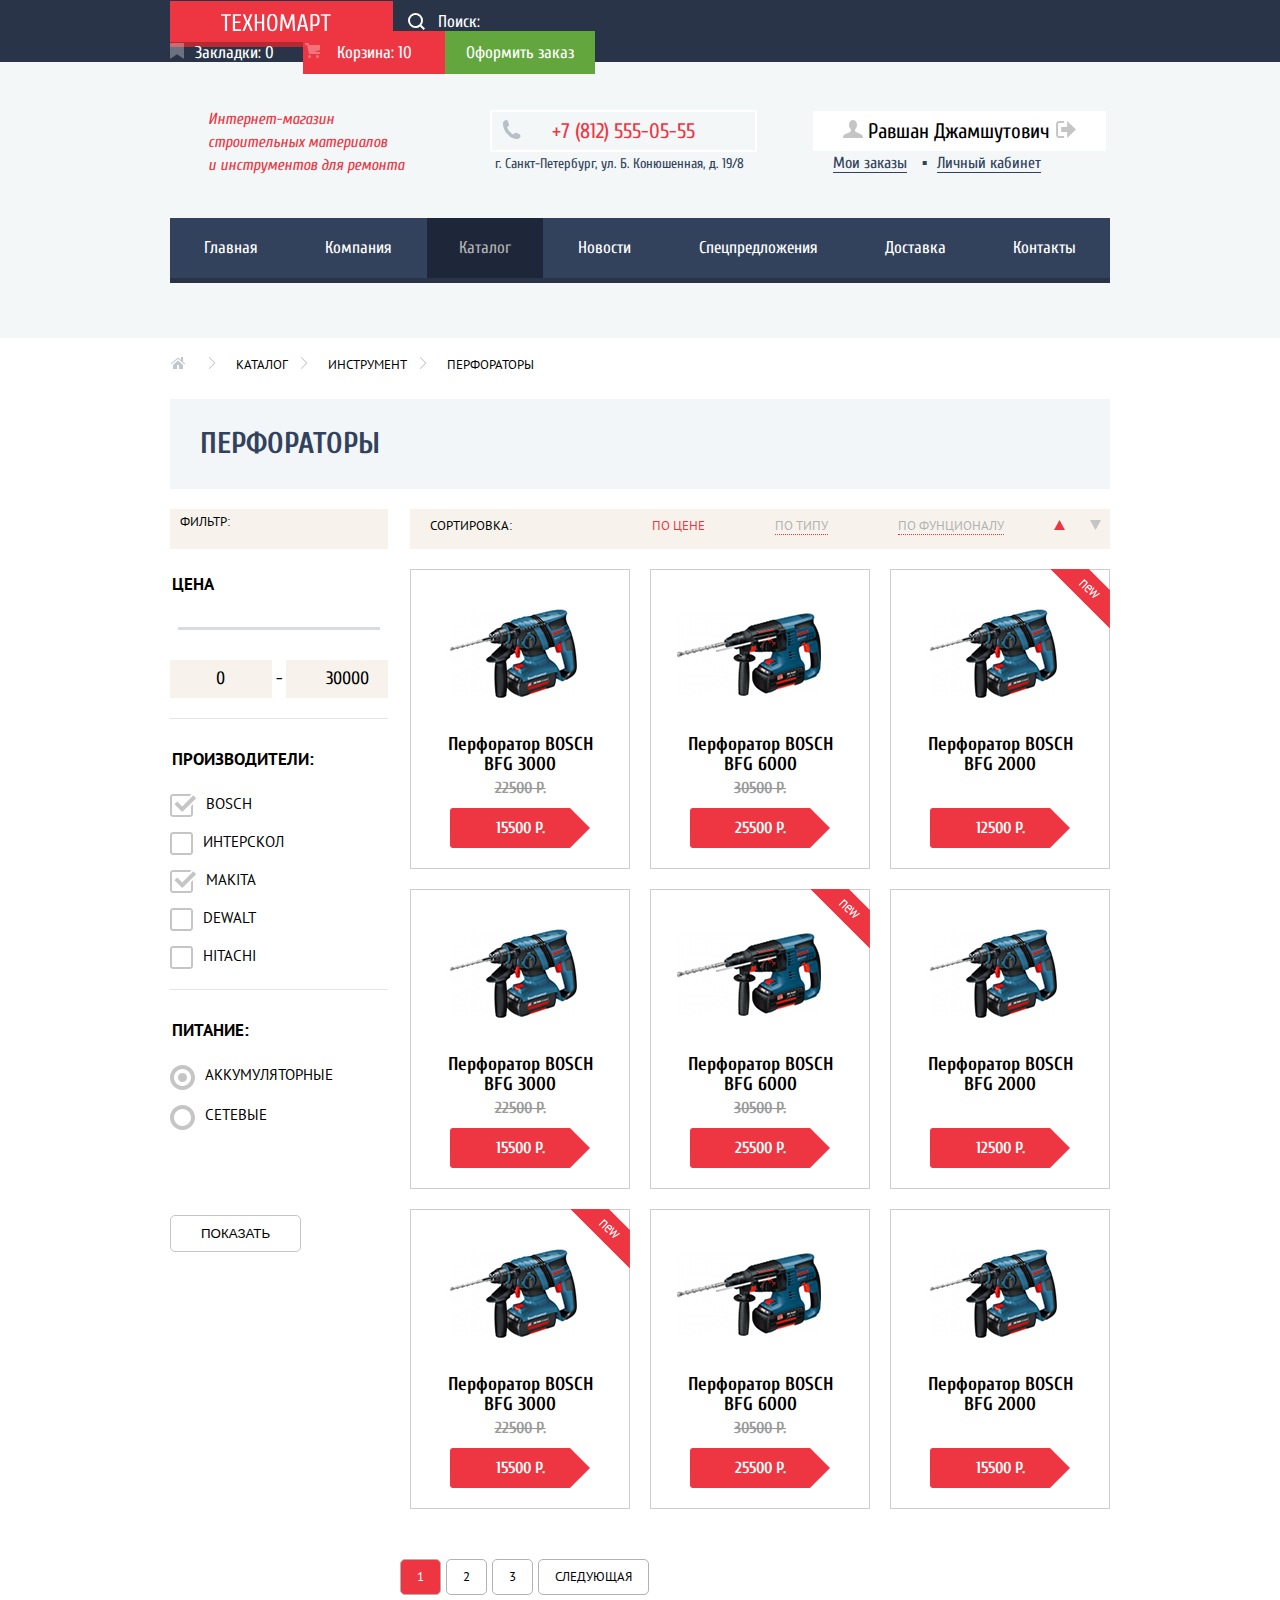
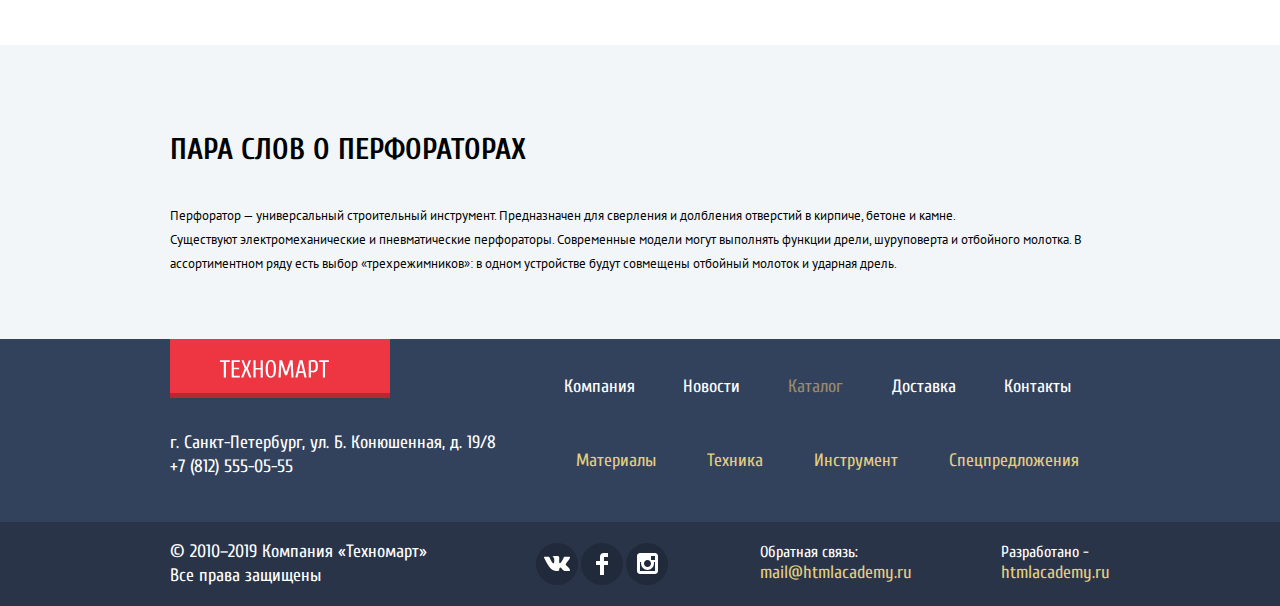
==== commit 983614b2: "добавлен Д8" ====
--- a/catalog.html
+++ b/catalog.html
@@ -102,9 +102,16 @@
             <article class="catalog-main">
           <h2 class="visually-hidden">breadcrumbs</h2>
 	         <ul class="list-breadcrumbs">
-            <li><img src="img/svg/icon-home.svg"><img src="img/svg/icon-right-small.svg"><a class="bread" href="index.html"></a></li>
-            <li><a class="bread" href="#"> Каталог <img src="img/svg/icon-right-small.svg"></a></li>
-            <li><a class="bread" href="#"> Инструмент <img src="img/svg/icon-right-small.svg"></a></li>
+            <li><img src="img/svg/icon-home.svg">
+                <img src="img/svg/icon-right-small.svg">
+                <a class="bread" href="index.html"></a>
+            </li>
+            <li><a class="bread" href="#"> Каталог 
+                <img src="img/svg/icon-right-small.svg"></a>
+            </li>
+            <li><a class="bread" href="#"> Инструмент 
+                <img src="img/svg/icon-right-small.svg"></a>
+            </li>
             <li><a class="bread" href="#"> Перфораторы</a></li>
 	         </ul>
            <div class="catalog-main-wrapper">
--- a/css/style.css
+++ b/css/style.css
@@ -245,6 +245,7 @@
 
 .address {
 	display: inline-block;
+	vertical-align: top;
 	width: 350px;
 }
 
@@ -684,6 +685,7 @@
 
 .promo a:not(.button-promo) {
 	display: inline-block;
+	vertical-align: top;
 	padding: 10px 25px;
 	font-size: 14px;
 	text-transform: uppercase;
@@ -879,6 +881,7 @@
 
 .slider-controls label {
 	display: inline-block;
+	vertical-align: top;
 	margin: 0 3px;
 	width: 7px;
 	height: 7px;
@@ -1092,6 +1095,7 @@
 
 .service-list a {
 	display: inline-block;
+	vertical-align: top;
 	background-color: #32425c;
 	color: #ffffff;
 	padding: 15px 15px;
@@ -1107,6 +1111,7 @@
 
 .sub-menu h4 {
 	display: inline-block;
+	vertical-align: top;
 	position: absolute;
 		
 	font-size: 36px;
@@ -1118,6 +1123,7 @@
 
 .sub-menu p {
 	display: inline-block;
+	vertical-align: top;
 	position: absolute;
 	
 	font-family: 'PT Sans', sans-serif;
@@ -1128,6 +1134,7 @@
 
 .sub-menu img {
 	display: inline-block;
+	vertical-align: top;
 	position: absolute;
 }
 
@@ -1734,6 +1741,7 @@
 .selector .slider-price {
     position: relative;
     display: inline-block;
+    vertical-align: top;
     padding: 5px 40px;
     width: 10%;
     background-color: #f7f3ec;
@@ -1935,6 +1943,7 @@
 
 .sorting-wrapper li {
 	display: inline-block;
+	vertical-align: top;
 }
 
 .about-catalog-wrapper {
@@ -2010,6 +2019,7 @@
 
 .actions .buy::before {
 	display: inline-block;
+	vertical-align: top;
 	content: url("../img/svg/icon-cart.svg");
 	top: 0px;
 	left: -20px;
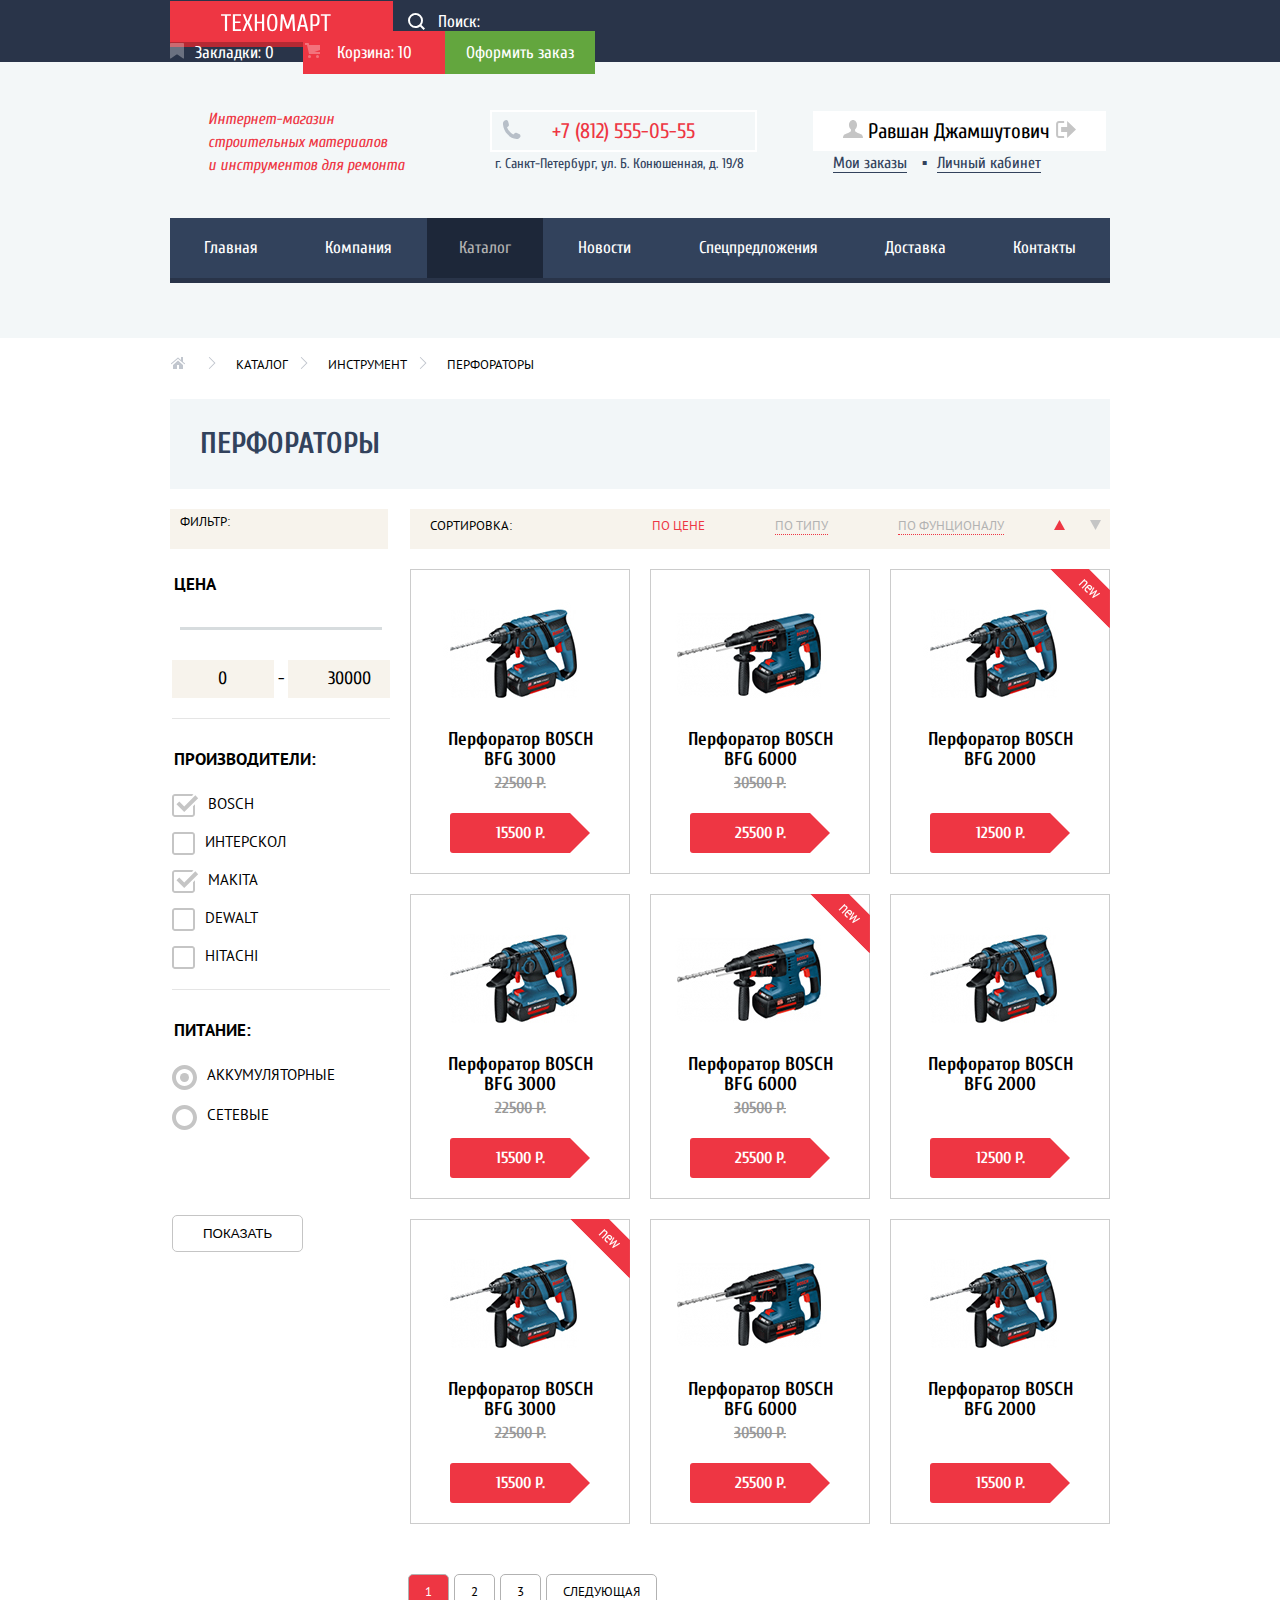
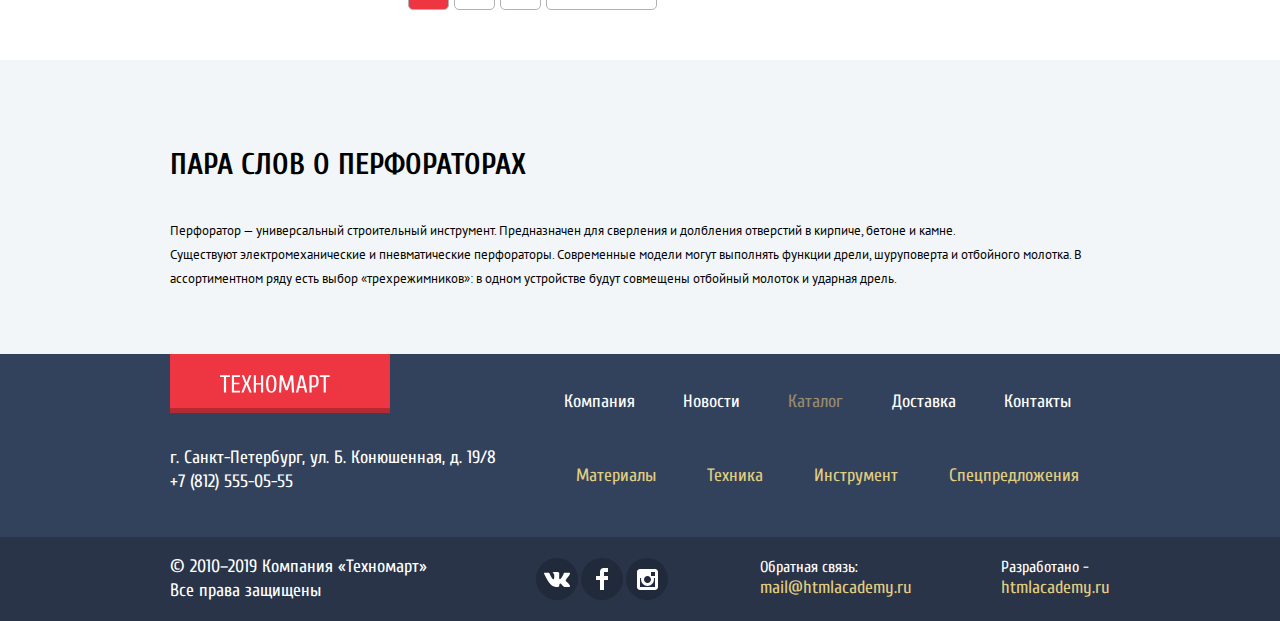
==== commit fd054b5d: "Доработка валидации для первой подачи" ====
--- a/catalog.html
+++ b/catalog.html
@@ -3,79 +3,80 @@
   <head>
     <meta charset="utf-8">
     <title>HTML Academy: Техномарт</title>
-      <link href="css/style.css" rel="stylesheet">
-      <link href="https://fonts.googleapis.com/css?family=Cuprum:400,400i,700|PT+Sans:400,700&display=swap&subset=cyrillic" rel="stylesheet">
-      
+      <link href="css/min-style.css" rel="stylesheet">
+      <link href="https://fonts.googleapis.com/css?family=Cuprum:400,400i,700%7CPT+Sans:400,700&display=swap&subset=cyrillic" rel="stylesheet">
   </head>
 
     <body>
       <header class="main-header">
         <nav class="main-navigation">
-          <div class="main-navigation-wrapper">
-            <div class="main-navigation-first">
-            <div class="container">
-              <a class="logo-tehnomart" href="index.html">
-                <svg xmlns="http://www.w3.org/2000/svg" xmlns:xlink="http://www.w3.org/1999/xlink" preserveAspectRatio="xMidYMid" width="153" height="25.59" viewBox="-20 -8 190.5 30.59">
-                  <defs>
-                   <style>
+          <section class="main-navigation-wrapper main-navigation-first">
+            <h2 class="visually-hidden">Навигация каталога</h2>
+              <div class="container">
+                  <a class="logo-tehnomart" href="index.html">
+                    <svg xmlns="http://www.w3.org/2000/svg" xmlns:xlink="http://www.w3.org/1999/xlink" preserveAspectRatio="xMidYMid" width="153" height="25.59" viewBox="-20 -8 190.5 30.59">
+                    <defs>
+                    <style>
                       .cls-1 {
                         fill: #fff;
                         fill-rule: evenodd;
                       }
                     </style>
-                  </defs>
-                  <path d="M131.694,2.397 L131.694,21.297 L128.994,21.297 L128.994,2.397 L124.194,2.397 L124.194,0.297 L136.494,0.297 L136.494,2.397 L131.694,2.397 ZM121.299,13.512 C120.829,14.102 120.239,14.522 119.529,14.772 C118.819,15.022 117.974,15.147 116.994,15.147 C116.534,15.147 116.014,15.117 115.434,15.057 C114.854,14.997 114.374,14.927 113.994,14.847 L113.994,21.297 L111.294,21.297 L111.294,0.597 C112.054,0.377 112.819,0.222 113.589,0.132 C114.359,0.042 115.194,-0.003 116.094,-0.003 C117.294,-0.003 118.314,0.122 119.154,0.372 C119.994,0.622 120.674,1.037 121.194,1.617 C121.714,2.197 122.094,2.967 122.334,3.927 C122.574,4.887 122.694,6.077 122.694,7.497 C122.694,8.957 122.579,10.177 122.349,11.157 C122.119,12.137 121.769,12.922 121.299,13.512 ZM119.769,4.797 C119.619,4.077 119.384,3.507 119.064,3.087 C118.744,2.667 118.339,2.372 117.849,2.202 C117.359,2.032 116.774,1.947 116.094,1.947 L113.994,1.947 L113.994,13.047 L116.094,13.047 C116.774,13.047 117.359,12.962 117.849,12.792 C118.339,12.622 118.744,12.327 119.064,11.907 C119.384,11.487 119.619,10.917 119.769,10.197 C119.919,9.477 119.994,8.577 119.994,7.497 C119.994,6.417 119.919,5.517 119.769,4.797 ZM104.544,15.897 L98.544,15.897 L97.194,21.297 L94.494,21.297 L99.594,0.297 L103.494,0.297 L108.594,21.297 L105.894,21.297 L104.544,15.897 ZM101.604,3.297 L101.484,3.297 L98.994,13.797 L104.094,13.797 L101.604,3.297 ZM88.644,5.697 L88.494,5.697 L84.144,18.597 L81.444,18.597 L77.094,5.697 L76.944,5.697 L76.044,21.297 L73.344,21.297 L74.544,0.297 L77.844,0.297 L82.734,14.697 L82.854,14.697 L87.744,0.297 L91.044,0.297 L92.244,21.297 L89.544,21.297 L88.644,5.697 ZM68.484,19.347 C67.924,20.167 67.249,20.747 66.459,21.087 C65.669,21.427 64.764,21.597 63.744,21.597 C62.724,21.597 61.819,21.427 61.029,21.087 C60.239,20.747 59.564,20.167 59.004,19.347 C58.444,18.527 58.019,17.422 57.729,16.032 C57.439,14.642 57.294,12.897 57.294,10.797 C57.294,8.697 57.439,6.952 57.729,5.562 C58.019,4.172 58.444,3.067 59.004,2.247 C59.564,1.427 60.239,0.847 61.029,0.507 C61.819,0.167 62.724,-0.003 63.744,-0.003 C64.764,-0.003 65.669,0.167 66.459,0.507 C67.249,0.847 67.924,1.427 68.484,2.247 C69.044,3.067 69.469,4.172 69.759,5.562 C70.049,6.952 70.194,8.697 70.194,10.797 C70.194,12.897 70.049,14.642 69.759,16.032 C69.469,17.422 69.044,18.527 68.484,19.347 ZM67.179,6.357 C66.969,5.197 66.694,4.277 66.354,3.597 C66.014,2.917 65.614,2.447 65.154,2.187 C64.694,1.927 64.224,1.797 63.744,1.797 C63.264,1.797 62.794,1.927 62.334,2.187 C61.874,2.447 61.474,2.917 61.134,3.597 C60.794,4.277 60.519,5.197 60.309,6.357 C60.099,7.517 59.994,8.997 59.994,10.797 C59.994,12.597 60.099,14.077 60.309,15.237 C60.519,16.397 60.794,17.317 61.134,17.997 C61.474,18.677 61.874,19.147 62.334,19.407 C62.794,19.667 63.264,19.797 63.744,19.797 C64.224,19.797 64.694,19.667 65.154,19.407 C65.614,19.147 66.014,18.677 66.354,17.997 C66.694,17.317 66.969,16.397 67.179,15.237 C67.389,14.077 67.494,12.597 67.494,10.797 C67.494,8.997 67.389,7.517 67.179,6.357 ZM50.994,11.697 L44.694,11.697 L44.694,21.297 L41.994,21.297 L41.994,0.297 L44.694,0.297 L44.694,9.597 L50.994,9.597 L50.994,0.297 L53.694,0.297 L53.694,21.297 L50.994,21.297 L50.994,11.697 ZM36.745,21.297 L32.995,12.297 L29.245,21.297 L26.545,21.297 L31.045,10.497 L26.995,0.297 L29.695,0.297 L32.995,8.697 L36.295,0.297 L38.995,0.297 L34.945,10.497 L39.445,21.297 L36.745,21.297 ZM14.695,0.297 L24.895,0.297 L24.895,2.397 L17.395,2.397 L17.395,9.297 L23.995,9.297 L23.995,11.397 L17.395,11.397 L17.395,19.197 L24.895,19.197 L24.895,21.297 L14.695,21.297 L14.695,0.297 ZM7.495,21.297 L4.795,21.297 L4.795,2.397 L-0.005,2.397 L-0.005,0.297 L12.295,0.297 L12.295,2.397 L7.495,2.397 L7.495,21.297 Z" class="cls-1"/>
-                </svg>
-
-              </a>
-                <form class="search-icon" action="https://echo.htmlacademy.ru" method="post">
-                  <input type="text" name="search" placeholder="Поиск:">
-                    <button class="button search" type="submit" aria-label="поиск по странице"></button>
-                  </form>
-                  <div class="button-icon button-icon-catalog">
-                  <a class="button button-basket bookmarks-catalog" href="#">Закладки: 0</a>
-                  <a class="button button-basket-2 basket-catalog" href="#">Корзина: 10</a>
-                  <a class="button checkout checkout-catalog" href="#">Оформить заказ</a>
-                  </div>
-                  </div>
+                    </defs>
+                    <path d="M131.694,2.397 L131.694,21.297 L128.994,21.297 L128.994,2.397 L124.194,2.397 L124.194,0.297 L136.494,0.297 L136.494,2.397 L131.694,2.397 ZM121.299,13.512 C120.829,14.102 120.239,14.522 119.529,14.772 C118.819,15.022 117.974,15.147 116.994,15.147 C116.534,15.147 116.014,15.117 115.434,15.057 C114.854,14.997 114.374,14.927 113.994,14.847 L113.994,21.297 L111.294,21.297 L111.294,0.597 C112.054,0.377 112.819,0.222 113.589,0.132 C114.359,0.042 115.194,-0.003 116.094,-0.003 C117.294,-0.003 118.314,0.122 119.154,0.372 C119.994,0.622 120.674,1.037 121.194,1.617 C121.714,2.197 122.094,2.967 122.334,3.927 C122.574,4.887 122.694,6.077 122.694,7.497 C122.694,8.957 122.579,10.177 122.349,11.157 C122.119,12.137 121.769,12.922 121.299,13.512 ZM119.769,4.797 C119.619,4.077 119.384,3.507 119.064,3.087 C118.744,2.667 118.339,2.372 117.849,2.202 C117.359,2.032 116.774,1.947 116.094,1.947 L113.994,1.947 L113.994,13.047 L116.094,13.047 C116.774,13.047 117.359,12.962 117.849,12.792 C118.339,12.622 118.744,12.327 119.064,11.907 C119.384,11.487 119.619,10.917 119.769,10.197 C119.919,9.477 119.994,8.577 119.994,7.497 C119.994,6.417 119.919,5.517 119.769,4.797 ZM104.544,15.897 L98.544,15.897 L97.194,21.297 L94.494,21.297 L99.594,0.297 L103.494,0.297 L108.594,21.297 L105.894,21.297 L104.544,15.897 ZM101.604,3.297 L101.484,3.297 L98.994,13.797 L104.094,13.797 L101.604,3.297 ZM88.644,5.697 L88.494,5.697 L84.144,18.597 L81.444,18.597 L77.094,5.697 L76.944,5.697 L76.044,21.297 L73.344,21.297 L74.544,0.297 L77.844,0.297 L82.734,14.697 L82.854,14.697 L87.744,0.297 L91.044,0.297 L92.244,21.297 L89.544,21.297 L88.644,5.697 ZM68.484,19.347 C67.924,20.167 67.249,20.747 66.459,21.087 C65.669,21.427 64.764,21.597 63.744,21.597 C62.724,21.597 61.819,21.427 61.029,21.087 C60.239,20.747 59.564,20.167 59.004,19.347 C58.444,18.527 58.019,17.422 57.729,16.032 C57.439,14.642 57.294,12.897 57.294,10.797 C57.294,8.697 57.439,6.952 57.729,5.562 C58.019,4.172 58.444,3.067 59.004,2.247 C59.564,1.427 60.239,0.847 61.029,0.507 C61.819,0.167 62.724,-0.003 63.744,-0.003 C64.764,-0.003 65.669,0.167 66.459,0.507 C67.249,0.847 67.924,1.427 68.484,2.247 C69.044,3.067 69.469,4.172 69.759,5.562 C70.049,6.952 70.194,8.697 70.194,10.797 C70.194,12.897 70.049,14.642 69.759,16.032 C69.469,17.422 69.044,18.527 68.484,19.347 ZM67.179,6.357 C66.969,5.197 66.694,4.277 66.354,3.597 C66.014,2.917 65.614,2.447 65.154,2.187 C64.694,1.927 64.224,1.797 63.744,1.797 C63.264,1.797 62.794,1.927 62.334,2.187 C61.874,2.447 61.474,2.917 61.134,3.597 C60.794,4.277 60.519,5.197 60.309,6.357 C60.099,7.517 59.994,8.997 59.994,10.797 C59.994,12.597 60.099,14.077 60.309,15.237 C60.519,16.397 60.794,17.317 61.134,17.997 C61.474,18.677 61.874,19.147 62.334,19.407 C62.794,19.667 63.264,19.797 63.744,19.797 C64.224,19.797 64.694,19.667 65.154,19.407 C65.614,19.147 66.014,18.677 66.354,17.997 C66.694,17.317 66.969,16.397 67.179,15.237 C67.389,14.077 67.494,12.597 67.494,10.797 C67.494,8.997 67.389,7.517 67.179,6.357 ZM50.994,11.697 L44.694,11.697 L44.694,21.297 L41.994,21.297 L41.994,0.297 L44.694,0.297 L44.694,9.597 L50.994,9.597 L50.994,0.297 L53.694,0.297 L53.694,21.297 L50.994,21.297 L50.994,11.697 ZM36.745,21.297 L32.995,12.297 L29.245,21.297 L26.545,21.297 L31.045,10.497 L26.995,0.297 L29.695,0.297 L32.995,8.697 L36.295,0.297 L38.995,0.297 L34.945,10.497 L39.445,21.297 L36.745,21.297 ZM14.695,0.297 L24.895,0.297 L24.895,2.397 L17.395,2.397 L17.395,9.297 L23.995,9.297 L23.995,11.397 L17.395,11.397 L17.395,19.197 L24.895,19.197 L24.895,21.297 L14.695,21.297 L14.695,0.297 ZM7.495,21.297 L4.795,21.297 L4.795,2.397 L-0.005,2.397 L-0.005,0.297 L12.295,0.297 L12.295,2.397 L7.495,2.397 L7.495,21.297 Z" class="cls-1"/>
+                    </svg>
+                  </a>
+                    <form class="search-icon" action="https://echo.htmlacademy.ru" method="post">
+                      <input type="text" name="search" placeholder="Поиск:">
+                        <button class="button search" type="submit" aria-label="поиск по странице"></button>
+                    </form>
+                      <div class="button-icon button-icon-catalog">
+                          <a class="button button-basket bookmarks-catalog" href="#">Закладки: 0</a>
+                          <a class="button button-basket-2 basket-catalog" href="#">Корзина: 10</a>
+                          <a class="button checkout checkout-catalog" href="#">Оформить заказ</a>
+                      </div>
+                      </div>
+          </section>
         </nav>
+     
           <div class="main-wrapper main-wrapper-catalog">
             <div class="container">
                 <div class="main-header-info">
-                <div class="header-info header-info-catalog">
-                  <h1 class="visually-hidden">Шапка описание</h1>
-                    <p>Интернет-магазин<br>
-                       строительных материалов<br>
-                       и инструментов для ремонта</p>
+                    <div class="header-info header-info-catalog">
+                      <h1 class="visually-hidden">Шапка описание</h1>
+                        <p>Интернет-магазин<br>
+                         строительных материалов<br>
+                         и инструментов для ремонта</p>
                 </div>
-              
-            <div class="header-contacts header-contacts-catalog">
-              <ul>
-                <li class="contacts-phone">
-                  <a href="tel:+78125550555">+7 (812) 555-05-55
-                  </a>
-                </li>
-                <li class="contacts-address">г. Санкт-Петербург, ул. Б. Конюшенная, д. 19/8</li>
-              </ul>
-            </div>
+                  <div class="header-contacts header-contacts-catalog">
+                      <ul>
+                        <li class="contacts-phone">
+                          <a href="tel:+78125550555">+7 (812) 555-05-55
+                          </a>
+                        </li>
+                        <li class="contacts-address">г. Санкт-Петербург, ул. Б. Конюшенная, д. 19/8</li>
+                      </ul>
+                  </div>
         
-              <div class="personal-user personal-user-catalog">
-              <ul class="user-navigation user-navigation-catalog">
-                <li class="personal-block">
-                  <a class="button button-log-in personal-area" aria-label="личный кабинет"><svg xmlns="http://www.w3.org/2000/svg" width="20" height="18" viewBox="0 0 20 18">
-                    <path fill="#c5c5c5" d="M17.881 14.166c-2.144-.735-4.256-1.666-5.207-2.39-.657-.501-.77-1.618-.517-2.415 1.118-.903 1.864-2.477 1.864-4.278C14.021 2.276 12.221 0 10 0S5.979 2.276 5.979 5.083c0 1.801.746 3.374 1.863 4.277.253.798.141 1.915-.517 2.416-.95.724-3.063 1.654-5.207 2.39S0 18 0 18h20s.025-3.099-2.119-3.834z"/>
-                  </svg>
-                  Равшан Джамшутович
-                  <svg xmlns="http://www.w3.org/2000/svg" width="21" height="17" viewBox="0 0 21 17"><g fill="#c5c5c5">
-                    <path fill="#c5c5c5" d="M21 8.5L12.125 0v6h-6v5h6v6z"/>
-                    <path fill="#c5c5c5" d="M3.106 13.952V3.048c.018-.376.171-1.057 1.01-1.057h5.027V0H4.116C1.938 0 1.112 1.81 1.087 3.027v10.946C1.112 15.189 1.938 17 4.116 17h5.027v-1.99H4.116c-.839 0-.992-.683-1.01-1.058z"/></g>
-                  </svg>
-                  </a>
-                </li>
-                <li><a class="button-order" aria-label="ссылка на мои заказы">Мои заказы</a></li>
-                <li><a class="button-area" aria-label="ссылка на личный кабинет">Личный кабинет</a></li>
-              </ul>
-                </div>
+
+                    <section class="personal-user personal-user-catalog">
+                      <h3 class="visually-hidden">Личный кабинет каталога</h3>
+                          <ul class="user-navigation user-navigation-catalog">
+                            <li class="personal-block">
+                              <a class="button button-log-in personal-area" aria-label="личный кабинет"><svg xmlns="http://www.w3.org/2000/svg" width="20" height="18" viewBox="0 0 20 18">
+                                <path fill="#c5c5c5" d="M17.881 14.166c-2.144-.735-4.256-1.666-5.207-2.39-.657-.501-.77-1.618-.517-2.415 1.118-.903 1.864-2.477 1.864-4.278C14.021 2.276 12.221 0 10 0S5.979 2.276 5.979 5.083c0 1.801.746 3.374 1.863 4.277.253.798.141 1.915-.517 2.416-.95.724-3.063 1.654-5.207 2.39S0 18 0 18h20s.025-3.099-2.119-3.834z"/>
+                                </svg>
+                                Равшан Джамшутович
+                                <svg xmlns="http://www.w3.org/2000/svg" width="21" height="17" viewBox="0 0 21 17"><g fill="#c5c5c5">
+                                <path fill="#c5c5c5" d="M21 8.5L12.125 0v6h-6v5h6v6z"/>
+                                <path fill="#c5c5c5" d="M3.106 13.952V3.048c.018-.376.171-1.057 1.01-1.057h5.027V0H4.116C1.938 0 1.112 1.81 1.087 3.027v10.946C1.112 15.189 1.938 17 4.116 17h5.027v-1.99H4.116c-.839 0-.992-.683-1.01-1.058z"/></g>
+                                </svg>
+                              </a>
+                            </li>
+                            <li><a class="button-order" aria-label="ссылка на мои заказы">Мои заказы</a></li>
+                            <li><a class="button-area" aria-label="ссылка на личный кабинет">Личный кабинет</a></li>
+                          </ul>
+                    </section>
                 </div>
                 <div class="site-navigation-wrapper">
                   <nav>
@@ -88,278 +89,265 @@
                       <li><a class="button button-nav" href="#">Доставка</a></li>
                       <li><a class="button button-nav" href="#">Контакты</a></li>  
                     </ul>
-                </div>
-                  </nav>
+                </nav>
+              </div>
           </div>
-            </div>
       </div>
-      </header>
-    </div>
+    </header>
+    
 
         <main class="main-catalog">
-          <div class="container">
-          <div class="catalog">
-            <article class="catalog-main">
-          <h2 class="visually-hidden">breadcrumbs</h2>
-	         <ul class="list-breadcrumbs">
-            <li><img src="img/svg/icon-home.svg">
-                <img src="img/svg/icon-right-small.svg">
-                <a class="bread" href="index.html"></a>
-            </li>
-            <li><a class="bread" href="#"> Каталог 
-                <img src="img/svg/icon-right-small.svg"></a>
-            </li>
-            <li><a class="bread" href="#"> Инструмент 
-                <img src="img/svg/icon-right-small.svg"></a>
-            </li>
-            <li><a class="bread" href="#"> Перфораторы</a></li>
-	         </ul>
-           <div class="catalog-main-wrapper">
-		        <h2>Перфораторы</h2>
-          </div>
-            <div class="index-colums-catalog">
-	           <section class="catalog-column">
-	             <h2 class="visually-hidden">Фильтр товаров</h2>
-		            <form class="filter-catalog" action="https://echo.htmlacademy.ru" method="post">
-		              <div class="filter-1-wrapper">
-		              <div class="filter-1">
-                  <b class="main-filter">Фильтр:</b>
-                </div>
-                </div>
-                <legend>Цена</legend>
-                <div class="range-filter">
-                  <div class="selector">
-                    <div class="price-slider" id="slider">
-                      <div id="slider-range" class="ui-slider ui-corner-all ui-slider-horizontal ui-widget ui-widget-content">
-                            <div class="ui-slider-range ui-corner-all ui-widget-header"></div>
-                            <span tabindex="0" class="ui-slider-handle ui-corner-all ui-state-default"></span>
-                            <span tabindex="0" class="ui-slider-handle ui-corner-all ui-state-default"></span>
-                          </div>
-                        <span id="min-price" data-currency="" class="slider-price">0</span>
-                        <span class="seperator">-</span>
-                        <span id="max-price" data-currency="" data-max="30000"  class="slider-price">30000 </span>
-                    </div> 
-                </div>
-                  <hr>
-                    <div class="filter-2">
-                    <legend>Производители:</legend>
+          <article class="catalog-main">
+            <h3 class="visually-hidden">страница каталога</h3>
+              <section class="container">
+                  <h2 class="visually-hidden">breadcrumbs</h2>
+	                   <ul class="list-breadcrumbs">
+                     <li><img src="img/svg/icon-home.svg" alt="иконка домика" width="15" height="12">
+                         <img src="img/svg/icon-right-small.svg" alt="иконка стрелки право" width="8" height="12">
+                         <a class="bread" href="index.html"></a>
+                     </li>
+                     <li><a class="bread" href="#"> Каталог 
+                         <img src="img/svg/icon-right-small.svg" alt="иконка стрелки право" width="8" height="12"></a>
+                     </li>
+                     <li><a class="bread" href="#"> Инструмент 
+                         <img src="img/svg/icon-right-small.svg" alt="иконка стрелки вправо" width="8" height="12"></a>
+                     </li>
+                     <li><a class="bread" href="#"> Перфораторы</a></li>
+	                   </ul>
+                    <div class="catalog-main-wrapper">
+		                 <h2>Перфораторы</h2>
                     </div>
-                    <input type="checkbox" value="Bosch" id="Bosch" checked>
-                    <label for="Bosch">BOSCH</label>
-                    <input type="checkbox" value="" id="name2">
-                    <label for="name2">ИНТЕРСКОЛ</label>
-                    <input type="checkbox" value="" id="name3" checked>
-                    <label for="name3">MAKITA</label>
-                    <input type="checkbox" value="" id="name4">
-                    <label for="name4">DEWALT</label>
-                    <input type="checkbox" value="" id="name5">
-                    <label for="name5">HITACHI</label><hr>
-                    <div class="filter-3">
-                      <legend>ПИТАНИЕ:</legend>
+                      <section class="index-colums-catalog">
+                        <h2 class="visually-hidden">Фильтр товаров</h2>
+                            <section class="catalog-column">
+	                             <h2 class="visually-hidden">Фильтр товаров</h2>
+		                              <div class="filter-1-wrapper">
+                                  <div class="filter-1">
+                                    <b class="main-filter">Фильтр:</b>
+                                  </div>
+                                  </div>
+                                      <form class="filter-catalog" action="https://echo.htmlacademy.ru" method="post">
+                                        <fieldset>
+                                          <legend>Цена</legend>
+                                              <div class="selector">
+                                                  <div class="price-slider" id="slider">
+                                                    <div id="slider-range" class="ui-slider ui-corner-all ui-slider-horizontal ui-widget ui-widget-content">
+                                                      <div class="ui-slider-range ui-corner-all ui-widget-header"></div>
+                                                        <span tabindex="0" class="ui-slider-handle ui-corner-all ui-state-default"></span>
+                                                        <span tabindex="0" class="ui-slider-handle ui-corner-all ui-state-default"></span>
+                                                      </div>
+                                                        <span id="min-price" data-currency="" class="slider-price">0</span>
+                                                        <span class="seperator">-</span>
+                                                        <span id="max-price" data-currency="" data-max="30000"  class="slider-price">30000 </span>
+                                                     </div> 
+                                              </div>
+                                                  <hr>
+                                        </fieldset>
+                                        <fieldset>
+                                          <legend>Производители:</legend>
+                                              <input type="checkbox" value="Bosch" id="Bosch" checked>
+                                              <label for="Bosch">BOSCH</label>
+                                              <input type="checkbox" value="" id="name2">
+                                              <label for="name2">ИНТЕРСКОЛ</label>
+                                              <input type="checkbox" value="" id="name3" checked>
+                                              <label for="name3">MAKITA</label>
+                                              <input type="checkbox" value="" id="name4">
+                                              <label for="name4">DEWALT</label>
+                                              <input type="checkbox" value="" id="name5">
+                                              <label for="name5">HITACHI</label><hr>
+                                        </fieldset>
+                                        <fieldset>
+                                          <legend>ПИТАНИЕ:</legend>
+                                            <input type="radio" name="battery" id="accumulator" value="accumulator" checked>
+                                            <label for="accumulator">Аккумуляторные</label>
+                                            <input type="radio" name="battery" id="name-power-2" value=""> 
+                                            <label for="name-power-2">Сетевые</label>
+                                            <button class="button-show" type="submit" value="submit" aria-label="кнопка фильтр товаров">Показать</button>
+                                        </fieldset>
+		                                  </form>
+                            </section>
+
+	       
+                              <section class="catalog-list">
+                                  <h3 class="visually-hidden">Список товаров</h3>
+                                      <section class="catalog-column-2">
+                                          <h2 class="visually-hidden">Список товаров</h2>
+                                            <section class="sorting-wrapper">
+                                          <h3 class="visually-hidden">Сортировка товаров</h3>
+                                              <ul class="sorting">
+                                                <li>Сортировка:</li>
+                                                <li><a href="#">по цене</a></li>
+                                                <li><a href="#">по типу</a></li>
+                                                <li><a href="#">по фунционалу</a></li>
+                                                <li>
+                                                  <svg xmlns="http://www.w3.org/2000/svg" width="11" height="10" viewBox="0 0 11 10">
+                                                  <path fill="#231F20" d="M5.5 0L0 10h11z"/>
+                                                  </svg>
+                                                </li>
+                                                <li>
+                                                  <svg xmlns="http://www.w3.org/2000/svg" width="11" height="10" viewBox="0 0 11 10">
+                                                  <path fill="#231F20" d="M5.5 10L0 0h11"/>
+                                                  </svg>
+                                                </li>
+                                              </ul>
+                                      </section>
+		                                      <section class="catalog-products">
+		                                        <ul class="catalog-list-2">
+		                                          <li class="catalog-item catalog-item-2">
+                                                <div class="actions">
+                                                  <a href="#" class="buy">Купить</a>
+                                                  <a href="#" class="bookmark">В закладки</a>
+                                                </div>
+                                                  <img src="img/Perforator_2.jpg" alt="BOSCH BFG 3000" width="218" height="170">
+                                                  <h3>Перфоратор BOSCH BFG 3000</h3>
+			                                     			    <p class="delete"> 22500 Р.</p>
+			                                     			    <p class="price">15500 Р.</p>
+		                                          </li>
+                                              <li class="catalog-item catalog-item-2">
+                                                <div class="actions">
+                                                  <a href="#" class="buy">Купить</a>
+                                                  <a href="#" class="bookmark">В закладки</a>
+                                                </div>
+                                                  <img src="img/Perforator_3.jpg" alt="BOSCH BFG 6000" width="218" height="170">
+			                                         	<h3>Перфоратор BOSCH BFG 6000</h3>
+			                                     			    <p class="delete"> 30500 Р.</p>
+			     	                               	 	      <p class="price">25500 Р.</p>
+		                                        	</li>
+                                              <li class="catalog-item catalog-item-2">
+                                                  <div class="flag flag-new">новинка</div>
+                                                  <div class="actions">
+                                                   <a href="#" class="buy">Купить</a>
+                                                    <a href="#" class="bookmark">В закладки</a>
+                                                  </div>
+                                                    <img src="img/Perforator_4.jpg" alt="BOSCH BFG 2000" width="218" height="170">
+			                                       	    <h3>Перфоратор BOSCH BFG 2000</h3>
+                                                        <p class="delete"></p>
+			                                     						<p class="price">12500 Р.</p>
+		                                        	</li>
+                                              <li class="catalog-item catalog-item-2">
+                                                <div class="actions">
+                                                  <a href="#" class="buy">Купить</a>
+                                                  <a href="#" class="bookmark">В закладки</a>
+                                                </div>
+                                                  <img src="img/Perforator_2.jpg" alt="BOSCH BFG 3000" width="218" height="170">
+			                                       		<h3>Перфоратор BOSCH BFG 3000</h3>
+			                                     					<p class="delete"> 22500 Р.</p>
+			                                     					<p class="price">15500 Р.</p>
+		       	                                	</li>
+                                              <li class="catalog-item catalog-item-2">
+                                                <div class="flag flag-new">новинка</div>
+                                                <div class="actions">
+                                                  <a href="#" class="buy">Купить</a>
+                                                  <a href="#" class="bookmark">В закладки</a>
+                                                </div>
+                                                  <img src="img/Perforator_3.jpg" alt="BOSCH BFG 6000" width="218" height="170">
+			                                      			<h3>Перфоратор BOSCH BFG 6000</h3>
+			                                     						<p class="delete"> 30500 Р.</p>
+			                                     						<p class="price">25500 Р.</p>
+		                                        	</li>
+			                                       <li class="catalog-item catalog-item-2">
+                                                <div class="actions">
+                                                  <a href="#" class="buy">Купить</a>
+                                                  <a href="#" class="bookmark">В закладки</a>
+                                                </div>
+                                                  <img src="img/Perforator_4.jpg" alt="BOSCH BFG 2000" width="218" height="170">
+			                                       		<h3>Перфоратор BOSCH BFG 2000</h3>
+                                                      <p class="delete"></p>
+			     	                               					<p class="price">12500 Р.</p>
+		                                        	</li>
+		                                          <li class="catalog-item catalog-item-2">
+                                                <div class="flag flag-new">новинка</div>
+                                                <div class="actions">
+                                                  <a href="#" class="buy">Купить</a>
+                                                  <a href="#" class="bookmark">В закладки</a>
+                                                </div>
+                                                  <img src="img/Perforator_2.jpg" alt="BOSCH BFG 3000" width="218" height="170">
+			                                       		<h3>Перфоратор BOSCH BFG 3000</h3>
+			                                     					<p class="delete"> 22500 Р.</p>
+			                                     					<p class="price">15500 Р.</p>
+		                                        	</li>
+		                                          <li class="catalog-item catalog-item-2">
+                                                <div class="actions">
+                                                  <a href="#" class="buy">Купить</a>
+                                                  <a href="#" class="bookmark">В закладки</a>
+                                                </div>
+                                                  <img src="img/Perforator_3.jpg" alt="BOSCH BFG 6000" width="218" height="170">
+			                                       		<h3>Перфоратор BOSCH BFG 6000</h3>
+			                                     					<p class="delete">30500 Р.</p>
+			                                     					<p class="price">25500 Р.</p>
+		                                        	</li>
+		                                          <li class="catalog-item catalog-item-2">
+                                                <div class="actions">
+                                                  <a href="#" class="buy">Купить</a>
+                                                  <a href="#" class="bookmark">В закладки</a>
+                                                </div>
+                                                  <img src="img/Perforator_4.jpg" alt="BOSCH BFG 2000" width="218" height="170">
+			                                       		<h3>Перфоратор BOSCH BFG 2000</h3>
+                                                      <p class="delete"></p>
+			                                     					<p class="price">15500 Р.</p>
+		                                          </li>
+                                           </ul>
+                                          </section>
+                                        </section>
+                                      </section>
+                                </section>
+                          </section>
+                                
+
+                              <section class="pagination">
+                               <a class="visually-hidden"></a>
+		                             <h3 class="visually-hidden">Пагинация</h3>
+                                    <div class="pagination-container">
+                                      <ul class="pagination-list">
+		                                      <li class="pagination-item current-pagination">
+                                            <a>1</a></li>
+				                                      <li class="pagination-item"><a href="#" aria-label="2 страница">2</a></li>
+				                                      <li class="pagination-item"><a href="#" aria-label="3 страница">3</a></li>
+				                                      <li class="pagination-item"><a href="#" aria-label="Следующая страница">Следующая</a></li>
+                                      </ul>
+                                    </div>
+                              </section>
+         
+
+                                <section class="about-catalog-wrapper">
+                                   <div class="about-catalog">
+                                     <div class="about-catalog-container">
+                                 	        <h4>ПАРА СЛОВ О ПЕРФОРАТОРАХ</h4>
+                                              <p>Перфоратор — универсальный строительный инструмент. Предназначен для сверления и долбления отверстий в кирпиче, бетоне и камне.<br>
+                                              Существуют электромеханические и пневматические перфораторы. Современные модели могут выполнять функции дрели, шуруповерта и отбойного молотка. В <br>
+                                              ассортиментном ряду есть выбор «трехрежимников»: в одном устройстве будут совмещены отбойный молоток и ударная дрель.</p>
+                                     </div>
+                                   </div>
+                                </section>
+	    </article>
+  </main>
+
+
+	           <footer class="main-footer">
+                <div class="footer-nav-wrapper">
+                  <div class="container">
+                    <div class="site-navigation-footer">
+                      <div class="footer-nav">
+                        <p class="logo-tehnomart-footer">
+                          <img src="img/svg/logo-technomart.svg" alt="лого Техномарт" width="153" height="26">
+                        </p>
+                        <p class="address">г. Санкт-Петербург, ул. Б. Конюшенная, д. 19/8<br>
+                            <a href="tel:+78125550555">+7 (812) 555-05-55</a>
+                        </p>
                       </div>
-                      <input type="radio" name="battery" id="accumulator" value="accumulator" checked>
-                      <label for="accumulator">Аккумуляторные</label>
-                      <input type="radio" name="battery" id="name-power-2" value=""> 
-                      <label for="name-power-2">Сетевые</label>
-                      <button class="button-show" type="submit" value="submit" aria-label="кнопка фильтр товаров">Показать</button>
-		            </form>
-	         </section>
-
-	       <section class="catalog-list">
-          <div class="catalog-column-2">
-	        <h2 class="visually-hidden">Список товаров</h2>
-            <div class="sorting-wrapper">
-              <ul class="sorting">
-                <li>Сортировка:</li>
-                <li><a href="#">по цене</a></li>
-                <li><a href="#">по типу</a></li>
-                <li><a href="#">по фунционалу</a></li>
-                <li>
-                  <svg xmlns="http://www.w3.org/2000/svg" width="11" height="10" viewBox="0 0 11 10">
-                    <path fill="#231F20" d="M5.5 0L0 10h11z"/>
-                  </svg>
-                </li>
-                <li>
-                  <svg xmlns="http://www.w3.org/2000/svg" width="11" height="10" viewBox="0 0 11 10">
-                    <path fill="#231F20" d="M5.5 10L0 0h11"/>
-                  </svg>
-                </li>
-              </ul>
-            </div>
-		       <div class="catalog-products">
-		        <ul class="catalog-list-2">
-		          <li class="catalog-item catalog-item-2">
-                <div class="actions">
-                  <a href="#" class="buy">Купить</a>
-                  <a href="#" class="bookmark">В закладки</a>
-                </div>
-                  <a href="#">
-			      		   <img src="img/Perforator_2.jpg" alt="BOSCH BFG 3000">
-                  </a>
-			     		      <h3><a href="#">Перфоратор BOSCH BFG 3000<a></h3>
-			      			    <p class="delete"> 22500 Р.</p>
-			      			    <p class="price">15500 Р.</p>
-		          </li>
-              <li class="catalog-item catalog-item-2">
-                <div class="actions">
-                  <a href="#" class="buy">Купить</a>
-                  <a href="#" class="bookmark">В закладки</a>
-                </div>
-                  <a href="#">
-			      			  <img src="img/Perforator_3.jpg" alt="BOSCH BFG 6000">
-			          	</a>
-			     		      <h3><a href="#">Перфоратор BOSCH BFG 6000<a></h3>
-			      			    <p class="delete"> 30500 Р.</p>
-			     		 	      <p class="price">25500 Р.</p>
-		        	</li>
-              <li class="catalog-item catalog-item-2">
-                  <div class="flag flag-new">новинка</div>
-                  <div class="actions">
-                   <a href="#" class="buy">Купить</a>
-                    <a href="#" class="bookmark">В закладки</a>
-                  </div>
-                    <a href="#">
-                      <img src="img/Perforator_4.jpg" alt="BOSCH BFG 2000">
-			        	    </a>
-			     				    <h3><a href="#">Перфоратор BOSCH BFG 2000<a></h3>
-                        <p class="delete"></p>
-			      						<p class="price">12500 Р.</p>
-		        	</li>
-              <li class="catalog-item catalog-item-2">
-                <div class="actions">
-                  <a href="#" class="buy">Купить</a>
-                  <a href="#" class="bookmark">В закладки</a>
-                </div>
-                  <a href="#">
-			      				<img src="img/Perforator_2.jpg" alt="BOSCH BFG 3000">
-			        		</a>
-			     				  <h3><a href="#">Перфоратор BOSCH BFG 3000<a></h3>
-			      					<p class="delete"> 22500 Р.</p>
-			      					<p class="price">15500 Р.</p>
-		       		</li>
-              <li class="catalog-item catalog-item-2">
-                <div class="flag flag-new">новинка</div>
-                <div class="actions">
-                  <a href="#" class="buy">Купить</a>
-                  <a href="#" class="bookmark">В закладки</a>
-                </div>
-                  <a href="#">
-			      				<img src="img/Perforator_3.jpg" alt="BOSCH BFG 6000">
-			       			</a>
-			    					<h3><a href="#">Перфоратор BOSCH BFG 6000<a></h3>
-			      						<p class="delete"> 30500 Р.</p>
-			      						<p class="price">25500 Р.</p>
-		        	</li>
-			        <li class="catalog-item catalog-item-2">
-                <div class="actions">
-                  <a href="#" class="buy">Купить</a>
-                  <a href="#" class="bookmark">В закладки</a>
-                </div>
-                  <a href="#">
-			      			  <img src="img/Perforator_4.jpg" alt="BOSCH BFG 2000">
-			        		</a>
-			     					<h3><a href="#">Перфоратор BOSCH BFG 2000<a></h3>
-                      <p class="delete"></p>
-			     						<p class="price">12500 Р.</p>
-		        	</li>
-		          <li class="catalog-item catalog-item-2">
-                <div class="flag flag-new">новинка</div>
-                <div class="actions">
-                  <a href="#" class="buy">Купить</a>
-                  <a href="#" class="bookmark">В закладки</a>
-                </div>
-                  <a href="#">
-			      			  <img src="img/Perforator_2.jpg" alt="BOSCH BFG 3000">
-			        		</a>
-			     				  <h3><a href="#">Перфоратор BOSCH BFG 3000<a></h3>
-			      					<p class="delete"> 22500 Р.</p>
-			      					<p class="price">15500 Р.</p>
-		        	</li>
-		          <li class="catalog-item catalog-item-2">
-                <div class="actions">
-                  <a href="#" class="buy">Купить</a>
-                  <a href="#" class="bookmark">В закладки</a>
-                </div>
-                  <a href="#">
-			      			  <img src="img/Perforator_3.jpg" alt="BOSCH BFG 6000">
-			        		</a>
-			     				  <h3><a href="#">Перфоратор BOSCH BFG 6000<a></h3>
-			      					<p class="delete">30500 Р.</p>
-			      					<p class="price">25500 Р.</p>
-		        	</li>
-		          <li class="catalog-item catalog-item-2">
-                <div class="actions">
-                  <a href="#" class="buy">Купить</a>
-                  <a href="#" class="bookmark">В закладки</a>
-                </div>
-                  <a href="#">
-			      	      <img src="img/Perforator_4.jpg" alt="BOSCH BFG 2000">
-			        		</a>
-			     					<h3><a href="#">Перфоратор BOSCH BFG 2000<a></h3>
-                      <p class="delete"></p>
-			      					<p class="price">15500 Р.</p>
-		        	</li>
-              </div>
-		       </ul>
-	        </section>
-            </div>
-
-          <a class="visually-hidden"></a>
-	        <section class="pagination">
-		          <h3 class="visually-hidden">Пагинация</h3>
-                <ul class="pagination-list">
-		            <li class="pagination-item current-pagination">
-
-                  <a>1</a></li>
-				        <li class="pagination-item"><a href="#" aria-label="2 страница">2</a></li>
-				        <li class="pagination-item"><a href="#" aria-label="3 страница">3</a></li>
-				        <li class="pagination-item"><a href="#" aria-label="Следующая страница">Следующая</a></li>
-                </ul>
-			   </section>
-            </div>
-          </div>
-
-
-	         <section class="about-catalog-wrapper">
-            <div class="about-catalog">
-              <div class="about-catalog-container">
-		      	<h4>ПАРА СЛОВ О ПЕРФОРАТОРАХ</h4>
-                <p>Перфоратор — универсальный строительный инструмент. Предназначен для сверления и долбления отверстий в кирпиче, бетоне и камне.<br>
-                Существуют электромеханические и пневматические перфораторы. Современные модели могут выполнять функции дрели, шуруповерта и отбойного молотка. В <br>
-                ассортиментном ряду есть выбор «трехрежимников»: в одном устройстве будут совмещены отбойный молоток и ударная дрель.</p>
-              </div>
-            </div>
-	          </section>
-	       </article>
-       </div>
-	    </main>
-
-
-	           <footer class="main-footer">
-                           <div class="footer-nav-wrapper">
-                            <div class="container">
-                              <div class="site-navigation-footer">
-                                <div class="footer-nav">
-                                <p class="logo-tehnomart-footer">
-                                  <img src="img/svg/logo-technomart.svg" alt="лого Техномарт">
-                                </p>
-                                  <p class="address">г. Санкт-Петербург, ул. Б. Конюшенная, д. 19/8<br>
-                                      <a href="tel:+78125550555">+7 (812) 555-05-55</a>
-                                  </p>
-                                </div>
-                                      <ul class="footer-button">
-                                        <li><a class="button" href="#">Компания</a></li>
-                                        <li><a class="button" href="#">Новости</a></li>
-                                        <li><a class="button current-footer-catalog" href="catalog.html">Каталог</a></li>
-                                        <li><a class="button" href="#">Доставка</a></li>
-                                        <li><a class="button" href="#">Контакты</a></li>
-                                        <li><a class="button button-second-line" href="#">Материалы</a></li>
-                                        <li><a class="button button-second-line" href="#">Техника</a></li>
-                                        <li><a class="button button-second-line" href="#">Инструмент</a></li>
-                                        <li><a class="button button-second-line" href="#">Спецпредложения</a>
-                                    </ul>
-                              </div>
-                            </div>
+                        <ul class="footer-button">
+                            <li><a class="button" href="#">Компания</a></li>
+                            <li><a class="button" href="#">Новости</a></li>
+                            <li><a class="button current-footer-catalog" href="catalog.html">Каталог</a></li>
+                            <li><a class="button" href="#">Доставка</a></li>
+                            <li><a class="button" href="#">Контакты</a></li>
+                            <li><a class="button button-second-line" href="#">Материалы</a></li>
+                            <li><a class="button button-second-line" href="#">Техника</a></li>
+                            <li><a class="button button-second-line" href="#">Инструмент</a></li>
+                            <li><a class="button button-second-line" href="#">Спецпредложения</a>
+                        </ul>
+                     </div>
+                 </div>
 
                           <div class="second-footer ">
                             <div class="second-footer-wrapper">
@@ -397,8 +385,6 @@
                                           <b>Разработано -</b>
                                             <a class="button" href="http://htmlacademy.ru" aria-label="сайт разработчика htmlacademy">htmlacademy.ru</a>
                                         </p>
-                                        </div>
-                              </div>
                               </div>
                             </div>
                           </div>
@@ -415,7 +401,7 @@
                   				<button type="button" aria-label="Закрыть">Х</button>
               </section>
              <!-- pop-up корзины -->
-             <script src="js/range.js"></script>
+             <script src="js/min-range.js"></script>
   	 </body>
 </html>
 	
--- a/css/min-style.css
+++ b/css/min-style.css
@@ -0,0 +1 @@
+@keyframes dance{0%{transform:translateY(-2000px)}70%{transform:translateY(30px)}90%{transform:translateY(-10px)}to{transform:translateY(0)}}@keyframes error{0%,to{transform:translate(0)}10%,30%,50%,70%,90%{transform:translate(-20px,-20px)}20%,40%,60%,80%{transform:translate(20px,20px)}}body{margin:0;padding:0;font-family:'Cuprum','PT Sans',sans-serif;font-size:18px;line-height:24px;font-weight:400;color:#000;text-transform:none;background-color:#fff}html{box-sizing:border-box}img{max-width:100%;height:auto}a{text-decoration:none}.button{text-align:center;color:#fff;vertical-align:middle;border:0}.visually-hidden{position:absolute;width:1px;height:1px;margin:-1px;border:0;padding:0;clip:rect(0 0 0 0);overflow:hidden}.container{width:940px;margin:0 auto;padding:0 10px}.main-navigation-wrapper,.main-wrapper{width:100%;margin-top:0;background-color:#293449}.main-navigation-wrapper .container{display:flex;justify-content:flex-start;align-items:center;flex-wrap:wrap}.main-wrapper{background-color:#f3f7f8;padding-bottom:60px;padding-top:20px;margin-bottom:60px}.main-header-info,.site-navigation{display:flex;justify-content:space-around;align-items:center}.main-header-info{margin-top:10px;margin-bottom:24px}.site-navigation{width:940px;margin:0;padding:0}.site-navigation a{display:block;padding:18px 32px}.site-navigation-wrapper{width:100%;margin-top:10px;background-color:#32425c;box-shadow:0 5px 0 0 #293449}.user-navigation{display:flex;justify-content:center;align-items:center;margin-right:-27px}.current-index{background-color:#1d2739;color:#b2b2b2}.site-navigation .current-index:active,.site-navigation .current-index:focus,.site-navigation .current-index:hover{background-color:#1d2739;color:#b2b2b2}.list-products-wrapper{display:flex;align-items:center;justify-content:space-between;background-color:#f9f5f0;width:940px;height:90px;margin-bottom:20px;margin-left:10px}.list-products h2{margin-left:28px;text-transform:uppercase;color:#32425c;font-size:30px;line-height:30px}.features-list{display:flex;justify-content:space-around;margin:0;padding:0}.features-list a,.features-list h3,.features-list img,.features-list li{display:block;text-align:center;margin-bottom:20px}.feature-item{width:218px;display:flex;flex-direction:column;align-items:center}.fabricator-list{display:flex;justify-content:space-between;flex-wrap:wrap;padding:0;margin-left:10px}.fabricator-item{display:flex;justify-content:center;align-items:center;width:218px;height:143px;margin-bottom:20px;border:1px solid #ccc}.index-columns{display:flex;justify-content:space-between;padding:0;margin-bottom:-8px}.about{width:535px}.contacts{width:300px}.footer-nav{margin-bottom:25px}.site-navigation-footer{width:940px;margin:0;padding:0;display:flex;justify-content:space-between}.footer-nav-wrapper{width:100%;background-color:#32425c}.logo-tehnomart-footer{display:flex;justify-content:center;align-items:center;background-color:#ee3643;box-shadow:0 5px 0 0 #b52933;padding:14px 5px;max-width:210px;margin:0 0 20px}.address{display:inline-block;vertical-align:top;width:350px}.address a{color:#fff}.footer-button{margin:35px 0 0 35px;padding:0;display:flex;flex-wrap:wrap;justify-content:space-around}.site-navigation-footer a{margin-right:30px}.button-second-line{margin-left:20px}.second-footer{justify-content:center}.second-footer,.social-list,.social-list a{display:flex;align-items:center}.social-list{list-style:none;padding:0;margin:0 0 0 20px}.social-list a{justify-content:center;margin:0 3px 0 0;width:42px;height:42px;background-color:#212a3a;border-radius:50%;outline:0}.social-list a:focus,.social-list a:hover{background-color:#ee3643}.social-list a:active{background-color:#ee3643}.second-footer-wrapper{width:100%;background-color:#293449;display:flex;justify-content:center;align-items:center}.footer-info{display:flex;justify-content:space-between;align-items:center;width:940px}.footer-security{display:flex}.feedback,.footer-copyright{display:flex;flex-direction:column;flex-wrap:wrap}.feedback b,.footer-copyright b{font-weight:400}.footer-copyright b{text-align:left}.search-icon input[type=text]{box-sizing:border-box;border:0;font-family:'Cuprum','PT Sans';font-size:17px;background-color:#293449;background-image:url(../img/svg/icon-search.svg);background-position:15px center;background-repeat:no-repeat;color:#fff;padding:12px 80px 12px 45px;margin-left:0;opacity:1;outline:0}.search-icon input[type=text]:focus,.search-icon input[type=text]:hover{background-image:url(../img/svg/icon-red-search.svg);background-color:#fff;color:#000;border:0}::placeholder{color:#fff}.search-icon input[type=text]:focus::placeholder,.search-icon input[type=text]:hover::placeholder{color:red}.button-icon{position:relative}.button-basket,.button-basket-2{padding:12px 25px}.button-basket{margin-right:0;margin-left:0}.button-basket-2{margin-right:15px}.button-icon .button-basket-2::before,.button-icon .button-basket::before{position:absolute;content:url(../img/svg/icon-bookmark.svg);top:0;left:0;width:14px;height:16px;opacity:.3}.button-icon .button-basket-2::before{content:url(../img/svg/icon-cart.svg);left:135px}.button-icon .button-basket-2:focus::before,.button-icon .button-basket-2:hover::before,.button-icon .button-basket:focus::before,.button-icon .button-basket:hover::before{opacity:1}.button-icon .button-basket-2:focus,.button-icon .button-basket-2:hover,.button-icon .button-basket:focus,.button-icon .button-basket:hover{background-color:#212a3a}.button-icon .button-basket-2:active,.button-icon .button-basket:active{color:#a2a5a9}.button-icon .button-basket-2:active::before,.button-icon .button-basket:active::before{opacity:.3}.user-navigation .button-log-in{padding:11px 20px}.user-navigation .button-sign-up{padding:11px 25px}.button-log-in:focus path,.button-log-in:hover path{fill:#32425c}.button-log-in:active path{fill:#c5c5c5}.main-navigation{color:#fff}.main-navigation .search{background-color:#293449}.checkout,.main-navigation,.main-navigation .button-basket{font-size:17px;line-height:18px}.main-navigation .button-basket-2:active,.main-navigation .button-basket:active{color:#b2b2b2}.checkout{background-color:#63a63e;color:#fff;padding:12px 21px}.checkout:focus,.checkout:hover{background-color:#5fbb2d;color:#fff}.checkout:active{background-color:#518534;color:#a8c29a}.site-navigation{list-style:none;font-size:17px;font-height:17px;color:#fff}.site-navigation .button:focus,.site-navigation .button:hover{background-color:#273652}.site-navigation .button:active{background-color:#1d2739;color:#b2b2b2}.logo-tehnomart{background-color:#ee3643;box-shadow:0 5px 0 0 #b52933;padding:6px 35px;max-width:220px}.logo-tehnomart:focus,.logo-tehnomart:hover{background-color:#ca2c37;box-shadow:0 5px 0 0 #8e1e26}.header-info{font-size:16px;line-height:23px;font-style:italic;color:#ee3643;margin-left:38px}.about ul,.header-contacts ul,.list-products ul,.personal-user ul{list-style:none}.contacts-phone,.header-contacts{display:flex;justify-content:center;align-items:center}.contacts-phone{flex-wrap:wrap;padding:7px 60px;font-size:21px;color:#ee3643;border:2px solid #fff;position:relative}.contacts-phone a{color:#ee3643}.contacts-phone:before{position:absolute;content:url(../img/svg/icon-phone.svg);top:8px;left:10px}.contacts-address{font-size:14px;line-height:24px;color:#32425c;display:flex;justify-content:space-between;align-items:center;margin-left:5px}.personal-user{display:flex;justify-content:flex-end;align-items:center;margin-top:-20px}.user-navigation a{color:#000;background-color:#fff;margin-right:10px;padding:11px 0;font-size:21px}.user-navigation .button:focus,.user-navigation .button:hover{color:#ee3643}.user-navigation .button:active{color:#b2b2b2}.promo{width:940px;display:flex;flex-wrap:wrap;justify-content:space-around;margin-left:-5px;margin-bottom:-10px}.promo section:not(.slider-photo){width:300px;height:123px;margin-bottom:20px}.block-1{margin-right:5px}.block-3,.block-4,.block-5{margin-right:-12px}.promo b{font-size:24px;line-height:50px;font-weight:700;color:#fff;margin-left:23px}.promo a:not(.button-promo){display:inline-block;vertical-align:top;padding:10px 25px;font-size:14px;text-transform:uppercase;color:#fff;border:0 solid transparent;border-radius:3px;margin-top:5px;margin-right:50px;margin-left:26px}.promo .flag{position:absolute;top:-1px;right:-1px;width:60px;height:60px;text-indent:-1000px;overflow:hidden;z-index:20}.promo .flag-new{background:url(../img/new-flag.png) no-repeat 0 0}.block-1 a,.block-5 a{background-color:#e5ac40}.block-1 a:focus,.block-1 a:hover,.block-5 a:focus,.block-5 a:hover{background-color:#c49437}.block-1 a:active,.block-5 a:active{background-color:#a37b2e}.block-2 a{background-color:#35a9cc}.block-2 a:focus,.block-2 a:hover{background-color:#2e94b3}.block-2 a:active{background-color:#28819c}.block-3 a{background-color:#c682c2}.block-3 a:focus,.block-3 a:hover{background-color:#a66ca2}.block-3 a:active{background-color:#915e8e}.block-4 a{background-color:#80c180}.block-4 a:focus,.block-4 a:hover{background-color:#71a871}.block-4 a:active{background-color:#659465}.promo .block-1{background-color:#ffbf47;background-image:url(../img/svg/icon-1.svg);background-position:200px center;background-repeat:no-repeat;position:relative;order:-6;margin-left:0}.promo .block-2{background-color:#3bbce3;background-image:url(../img/svg/icon-2.svg);order:-5}.promo .block-2,.promo .block-3,.promo .block-4,.promo .block-5{background-position:200px center;background-repeat:no-repeat}.promo .block-3{order:-4;background-color:#dc91d8;background-image:url(../img/svg/icon-3.svg)}.promo .block-4,.promo .block-5{background-color:#8ed78f;background-image:url(../img/svg/icon-4.svg)}.promo .block-5{background-color:#ffbf47;background-image:url(../img/svg/icon-5.svg);order:1;margin-top:-187px;margin-left:638px}.slider-photo{display:flex;order:-3;width:620px;margin-bottom:64px}.slide-1 b,.slide-2 b{position:absolute;top:20px;left:10px;z-index:20;font-weight:700;text-decoration:uppercase;color:#fff;font-size:36px;line-height:36px}.slide-1 p,.slide-2 p{position:absolute;top:40px;left:30px;z-index:20;color:#fff;font-size:18px;line-height:24px}.slider-list{position:relative}.slider-list input[type=radio]{display:none}.slider{width:200%;transition:transform .8s ease}.slider img{float:left;width:620px;height:266px}.slider-inner{overflow:hidden}.slider-controls{position:absolute;top:220px;left:270px;margin-bottom:10px;z-index:10}.slider-controls label{display:inline-block;vertical-align:top;margin:0 3px;width:7px;height:7px;background-color:#fff;border:2px solid #fff;border-radius:50%;cursor:pointer}#btn-1:checked~.slider-controls label[for=btn-1],#btn-2:checked~.slider-controls label[for=btn-2]{background-color:#ee3643}#btn-1:checked~.slider-inner .slider{transform:translate(0)}#btn-2:checked~.slider-inner .slider{transform:translate(-620px)}#btn-1:checked~.slider-active label:nth-child(1),#btn-2:checked~.slider-active label:nth-child(1){background:url(../img/svg/icon-left.svg) no-repeat;position:absolute;width:22px;height:40px;top:125px;left:26px;z-index:20;cursor:pointer}#btn-1:checked~.slider-active label:nth-child(2),#btn-2:checked~.slider-active label:nth-child(2){background:url(../img/svg/icon-right.svg) no-repeat;position:absolute;width:22px;height:40px;top:125px;left:570px;z-index:20;cursor:pointer}.button-promo{position:absolute;top:200px;left:20px;z-index:10;display:flex;align-items:center;justify-content:center;padding:10px 50px;background-color:#ee3643;border-radius:5px;font-weight:700;font-size:14px;line-height:18px;text-transform:uppercase;color:#fff}.button-promo:focus,.button-promo:hover{background-color:#ca2c37}.button-promo:active{background-color:#ba2732}.about .button-red,.button-red,.contacts a,.list-products .button-red,.list-products .button-red a{display:flex;align-items:center;justify-content:center;padding:10px 52px;background-color:#ee3643;border-radius:5px;font-weight:700;font-size:14px;line-height:18px;text-transform:uppercase;color:#fff}.button-red:focus,.button-red:hover{background-color:#ca2c37}.button-red:active{background-color:#ba2732}.button-red-2{margin-right:25px}.popular-manufacturer .button-red-2{padding:12px 65px}.contacts a:nth-child(2){display:flex;justify-content:center;align-items:center;margin-top:40px;margin-bottom:86px;padding:12px 0}.list-products{margin-left:-8px}.list-products li:focus,.list-products li:hover{box-shadow:0 0 20px rgba(41,52,73,.5)}.popular-manufacturer li:active{box-shadow:0 0 20px rgba(41,52,73,.5)}.about h2,.contacts h2,.service h2,.sub-menu h4{font-size:30px;line-height:30px;text-transform:uppercase}.about,.service-menu ul{position:relative}.about li{font-size:18px;line-height:20px;font-weight:400;margin-bottom:15px}.about li::before{content:"\25AC";padding-right:10px;color:red}.service p{margin-bottom:60px}.service h2{font-weight:400;margin-top:-3px}.service-wrapper{background-color:#f4f8f9;width:100%;margin-top:60px;margin-bottom:55px;padding-top:70px;padding-bottom:115px}.service-menu ul{list-style:none;margin:0;padding:0}.service-list a{display:inline-block;vertical-align:top;background-color:#32425c;color:#fff;padding:15px;font-size:21px;line-height:30px;width:210px;margin-bottom:-1px}.sub-menu h4{font-size:36px;line-height:36px;color:#32425c;font-weight:400}.sub-menu p{font-family:'PT Sans',sans-serif;font-size:13px;line-height:24px;color:#000}.sub-menu h4,.sub-menu img,.sub-menu p{display:inline-block;vertical-align:top;position:absolute}.service-menu h4,.service-menu img,.service-menu p{display:block}.sub-menu-1 h4{top:-100px;left:320px}.sub-menu-1 p{top:0;left:320px}.sub-menu-1 img{top:-30px;left:480px}.sub-menu-2 h4{left:320px;top:-160px}.sub-menu-2 p{left:320px;top:-60px}.sub-menu-2 img{top:-110px;left:550px}.sub-list-3 h4{left:320px;top:-220px}.sub-list-3 p{left:320px;top:-120px}.sub-list-3 img{left:450px;top:-180px}.sub-menu{position:absolute}.service-menu{position:relative}.button-service{position:absolute;top:-50px;left:320px;display:flex;align-items:center;justify-content:center;padding:10px 30px;background-color:#ee3643;border-radius:5px;font-weight:700;font-size:14px;line-height:18px;text-transform:uppercase;color:#fff}.service-list a:focus,.service-list a:hover,.service-menu .current a:focus,.service-menu .current a:hover{background-color:#293449;color:#fff}.current .current-delivery-link,.service-list a:active,.service-menu .current a:active{background-color:#fff;color:#000}.current-none,.filter-catalog input[type=checkbox],.filter-catalog input[type=radio],.filter-catalog input[type=range],.sub-list,.sub-menu-2,.sub-menu-3{display:none}.service-main .current-delivery,.service-show{display:block}.maps{margin-top:36px}.maps a{padding:0;border:0;text-decoration:0;outline:0}.about p,.contacts p,.service p{font-family:'PT Sans',sans-serif;font-size:13px;line-height:24px}.about .list{font-size:18px;line-height:20px}.about .button-red-4{position:absolute;bottom:85px;left:0;font-family:'Cuprum','PT Sans'}.about .list li{margin-bottom:20px}.about .list{margin-left:-35px}.about p{margin-bottom:25px}.button-icon-catalog{position:relative}.bookmarks-catalog{margin:0}.basket-catalog{margin:0;background-color:#ee3643;padding:12px 34px}.button-icon-catalog .basket-catalog:focus,.button-icon-catalog .basket-catalog:hover{background-color:#eb2331}.button-icon-catalog .basket-catalog:active{background-color:#c9303b}.basket-catalog::before{position:absolute;top:0;left:50px;content:url(../img/svg/icon-cart.svg);width:14px;height:16px;opacity:.3}.checkout-catalog{margin:0 0 0 -5px}.header-info-catalog{width:300px}.header-contacts-catalog{width:450px}.user-navigation-catalog a{padding:0}.user-navigation-catalog{display:flex;flex-wrap:wrap;justify-content:flex-start}.personal-user-catalog{margin-top:0;margin-right:-80px}.personal-user-catalog .personal-area{padding:8px 30px}.personal-user-catalog .personal-block{display:flex;justify-content:space-between}.catalog-item a,.list-breadcrumbs a,.personal-user-catalog .personal-area:hover{color:#000}.personal-user-catalog .personal-area:active{color:#cacaca}.personal-user-catalog .button-area,.personal-user-catalog .button-order{font-size:16px;line-height:18px;color:#32425c;border-bottom:1px solid #32425c;background-color:transparent;margin-left:20px}.personal-user-catalog .button-area{position:relative}.personal-user-catalog .button-area:before{position:absolute;top:0;left:-15px;content:"\25AA";color:#32425c}.personal-user-catalog .button-area:focus,.personal-user-catalog .button-area:hover,.personal-user-catalog .button-order:focus,.personal-user-catalog .button-order:hover{color:#ee3643;border-bottom:1px solid #ee3643}.personal-user-catalog .button-area:active,.personal-user-catalog .button-order:active{color:#cacaca;border-bottom:1px solid #cacaca}.current-catalog{background-color:#1d2739;color:#b2b2b2}.current-catalog:active,.current-catalog:focus,.current-catalog:hover{background-color:#1d2739;color:#b2b2b2}.main-wrapper-catalog{margin-bottom:0}.list-breadcrumbs{font-family:'PT Sans',sans-serif;list-style:none;color:#000;text-transform:uppercase;font-size:13px;line-height:18px;margin-left:-50px;margin-top:18px}.list-breadcrumbs li{margin-right:10px}.list-breadcrumbs li img{margin-right:10px;margin-left:10px}.list-breadcrumbs a:focus,.list-breadcrumbs a:hover{box-shadow:0 0 0 0 #fff}.sorting{list-style:none}.catalog-main-wrapper h2{font-size:30px;line-height:30px;color:#32425c;text-transform:uppercase;padding-top:30px;padding-left:30px}fieldset{border:0;padding:0}.main-catalog .catalog-main .catalog-column{display:flex;flex-direction:column;justify-content:flex-start;margin:0;padding:0}.main-catalog .catalog-main .catalog-list{margin:0;padding:0}.main-catalog .catalog-main .sorting-wrapper{margin-left:10px}.main-catalog .catalog-main .catalog-products{margin:0;padding:0}.catalog-main .catalog-item-2{margin-right:0;margin-left:20px}.catalog-list-2 li:nth-child(3n+1){margin-left:-40px}.catalog-products ul{margin-top:20px;list-style:none;display:flex;flex-wrap:wrap;justify-content:flex-end;align-items:center}.filter-1-wrapper{background-color:#f7f3ec;height:40px;width:218px;margin-bottom:20px}.filter-1 b{font-family:'PT Sans',sans-serif;font-weight:400;font-size:13px;line-height:18px;text-transform:uppercase;margin-left:10px;margin-top:10px}.catalog-column hr{height:1px;color:#e5e5e5;background:#e5e5e5;font-size:0;border:0;margin-bottom:25px;margin-top:20px}.filter-catalog legend:not(.main-filter){font-family:'PT Sans',sans-serif;font-weight:800;font-size:17px;line-height:30px;text-transform:uppercase;margin-left:0;margin-top:10px;margin-bottom:20px}.catalog-column .filter-catalog,.selector{position:relative}.selector{width:218px;color:#000;-webkit-box-sizing:border-box;-ms-box-sizing:border-box;box-sizing:border-box}.selector .price-slider{text-align:center;display:-webkit-box;display:-ms-flexbox;display:flex;-ms-flex-wrap:wrap;flex-wrap:wrap;-webkit-box-pack:justify;-ms-flex-pack:justify;justify-content:space-between;-webkit-box-align:center;-ms-flex-align:center;align-items:center;position:relative;padding-top:17px}@media (min-width:218px){.selector .price-slider{padding-top:8px}}.selector .price-slider:before,.selector .slider-price:before{position:absolute;top:50%;left:0;margin-top:0;color:#39c9a9;content:attr(data-currency);-webkit-transform:translateY(-50%);transform:translateY(-50%)}.selector #slider-range{width:90%;margin-bottom:30px;border:0;background:#d7dcde;height:3px;margin-left:8px;margin-right:8px}@media (min-width:218px){.selector #slider-range{width:100%}}.selector .ui-slider-handle{border-radius:50%;background-color:#39c9a9;border:0;top:-14px;outline:0;width:21px;height:21px}@media (min-width:218px){.selector .ui-slider-handle{top:-7px;width:16px;height:16px}}.selector .ui-slider-range{background-color:#00ca74}.selector .slider-price{position:relative;display:inline-block;vertical-align:top;padding:5px 40px;width:10%;background-color:#f7f3ec;line-height:28px;text-align:center}.selector .slider-price:before{left:13px}.filter-catalog input[type=checkbox]+label,.filter-catalog input[type=radio]+label{display:flex;margin-bottom:15px;text-align:left;font-family:'PT Sans',sans-serif;font-size:15px;line-height:20px;text-transform:uppercase}.filter-catalog input[type=checkbox]+label::before{content:url(../img/svg/checkbox-off.svg);display:flex;flex-direction:row;width:23px;height:23px;margin-right:10px;text-align:left}.filter-catalog input[type=checkbox]:checked+label::before{content:url(../img/svg/checkbox-on.svg);display:flex;flex-direction:row;width:26px;height:23px;margin-right:10px;text-align:left}.filter-catalog input[type=radio]+label::before{content:url(../img/svg/radio-off.svg);display:flex;flex-direction:row;width:25px;height:25px;margin-right:10px}.filter-catalog input[type=radio]:checked+label::before{content:url(../img/svg/radio-on.svg);display:flex;flex-direction:row;width:25px;height:25px;margin-right:10px}.filter-catalog .button-show{color:#000;background-color:#fff;text-transform:uppercase;padding:10px 30px;border:1px solid #c5c5c5;border-radius:5px;margin-top:70px}.catalog-products{margin:0 auto 0 0;font-size:0}.catalog-item{position:relative;display:flex;flex-direction:column;width:218px;margin-right:0;margin-left:0;margin-bottom:20px;line-height:20px;font-weight:700;text-align:center;border:1px solid #ccc}.features-list li:last-child{margin-right:-10px}.catalog-column,.index-colums-catalog{display:flex}.catalog-column-2{display:flex;justify-content:flex-end;flex-wrap:wrap}.list-breadcrumbs{display:flex}.catalog-main-wrapper{background-color:#f2f6f8;width:940px;height:90px;margin-bottom:20px}.sorting-wrapper{background-color:#f7f3ec;margin-left:70px;width:700px;height:40px}.sorting-wrapper li{display:inline-block;vertical-align:top;font-family:'PT Sans',sans-serif;font-size:13px;line-height:18px;text-transform:uppercase}.about-catalog-wrapper{width:100%;background-color:#f2f6f8;margin-top:50px;padding-top:50px;padding-bottom:50px}.about-catalog-container{width:940px;margin:0 auto;padding:0 10px}.catalog-item{font-size:16px}.catalog-item .flag{position:absolute;top:-1px;right:-1px;width:60px;height:60px;text-indent:-1000px;overflow:hidden;z-index:20}.catalog-item .flag-new{background:url(../img/new-flag.png) no-repeat 0 0}.catalog-item .actions{position:absolute;top:0;left:0;width:218px;height:88px;padding:40px 0;background-color:rgba(255,255,255,.9);z-index:10;display:none}.catalog-item .actions .bookmark,.catalog-item .actions .buy{display:flex;justify-content:center;width:129px;margin:0 auto 7px;padding:7px 0;background-color:#63a63e;border:3px solid #63a63e;border-bottom-color:#367315;border-radius:3px;color:#fff;font-size:14px;font-weight:400;font-family:"Cuprum",sans-serif;line-height:18px;text-decoration:none;text-transform:uppercase}.catalog-item .actions .bookmark{color:#32425c;background:#fff;border-bottom-color:#63a63e}.actions .buy::before{display:inline-block;vertical-align:top;content:url(../img/svg/icon-cart.svg);top:0;left:-20px;width:14px;height:16px;opacity:.3}.catalog-item:hover .actions{display:block}.actions .bookmark:hover{border-color:#32425c}.actions .bookmark:active{border-color:#c1c6ce;color:#c1c6ce}.actions .buy:hover{background-color:#5fbb2d;border-top-color:#5fbb2d;border-right-color:#5fbb2d;border-left-color:#5fbb2d}.actions .buy:active::before,.actions .buy:hover::before{opacity:1}.actions .buy:active{background-color:#518534;border-color:#518534}.catalog-item .image{width:218px;height:168px}.catalog-item .image img{max-width:100%}.catalog-item h3{min-height:40px;padding:0 25px;margin-top:-11px;margin-bottom:-11px}.catalog-item .delete{min-height:20px;margin-top:15px;margin-bottom:10px;color:#999;text-decoration:line-through}.catalog-item .price{position:relative;width:80px;margin:10px auto 20px;padding:10px 30px;color:#fff;background:#ee3643;border-radius:3px}.catalog-item .price:after{content:"";position:absolute;top:0;right:-20px;width:0;height:0;border:20px solid #fff;border-left-color:#ee3643}.catalog-products li:focus,.catalog-products li:hover{box-shadow:0 0 20px rgba(41,52,73,.5)}.sorting a{text-decoration:none;color:#000}.sorting{margin:8px 0 0 -20px}.sorting li:first-child{margin-right:135px}.sorting li:nth-child(2) a{margin-right:65px;color:#ee3643}.sorting li:nth-child(3) a,.sorting li:nth-child(4) a{margin-right:65px;color:#b2b2b2;border-bottom:1px dotted #ee3643}.sorting li:nth-child(4) a{margin-right:45px}.sorting li:nth-child(2) a:focus,.sorting li:nth-child(2) a:hover,.sorting li:nth-child(3) a:focus,.sorting li:nth-child(3) a:hover,.sorting li:nth-child(4) a:focus,.sorting li:nth-child(4) a:hover{color:#000;border-bottom:1px solid #ee3643}.sorting li:nth-child(2) a:active,.sorting li:nth-child(3) a:active,.sorting li:nth-child(4) a:active{color:#ee3643;border:0}.sorting li:nth-child(5){margin-right:20px}.sorting li:nth-child(5) path{fill:#ee3643}.sorting li:nth-child(6) path{fill:#c5c5c5}.sorting li:nth-child(5):focus path,.sorting li:nth-child(5):hover path,.sorting li:nth-child(6):focus path,.sorting li:nth-child(6):hover path{fill:#000}.sorting li:nth-child(5):active path,.sorting li:nth-child(6):active path{fill:#ee3643}.pagination{margin-top:30px}.pagination-container{width:940px;margin:0 auto;padding:0 10px}.pagination-list{display:flex;flex-wrap:wrap;padding:0;list-style:none;margin:0 0 0 238px}.pagination-item{margin-right:5px}.pagination-item:last-child{margin-right:0}.pagination-item a{display:block;padding:8px 16px;font-family:'PT Sans',sans-serif;font-size:13px;line-height:18px;background-color:#fff;color:#000;border:1px solid #b2b2b2;border-radius:5px;text-transform:uppercase}.pagination-item a:focus,.pagination-item a:hover{border:1px solid #999696}.pagination-item a:active{border:1px solid #ee3643}.current-pagination a{background-color:#ee3643;color:#fff}.current-pagination a:active,.current-pagination a:focus,.current-pagination a:hover{background-color:#ee3643;color:#fff}.about-catalog h4{font-size:30px;line-height:30px;color:#000;text-transform:uppercase}.about-catalog p{font-family:'PT Sans',sans-serif;font-size:13px;line-height:24px}.footer-button{list-style:none}.footer-nav a{background:0 0;font-size:18px;line-height:24px}.button a:focus,.button a:hover,.button-second-line a:focus{text-decoration:underline}.button a:active{color:#8b96a4;text-decoration:none}.feedback .button,.feedback .button-second-line,.footer-button .button-second-line,.footer-copyright .button{color:#e1ce80}.button-secon-line a:focus,.button-second-line a:hover,.feedback .button:focus,.feedback .button:hover,.footer-copyright .button:focus,.footer-copyright .button:hover{color:#e1ce80;text-decoration:underline}.main-footer,.second-footer{color:#fff}.footer-button .button:focus,.footer-button .button:hover{text-decoration:underline}.footer-button .button:active{color:#b2b2b2;text-decoration:none}.current-footer-catalog,.footer-button .button-second-line:active{color:#998a6e;text-decoration:none}.current-footer-catalog:active,.current-footer-catalog:focus,.current-footer-catalog:hover{color:#998a6e;text-decoration:none}.footer-copyright{text-align:center}.feedback .button:active,.footer-copyright .button:active{color:#ee3643;text-decoration:none}.feedback b,.footer-copyright b{font-size:16px;line-height:18px}.modal{position:fixed;display:none;color:#000;background-color:#fff;box-shadow:0 30px 50px rgba(0,0,0,.7)}.modal-show{display:block;animation:dance .7s}.modal-error{animation:error .7s}.login-pop{top:25%;left:50%;margin-left:-330px;padding-top:40px;border-top:7px solid #ee3643;z-index:30}.list-popup{list-style:none}.modal-close{position:absolute;top:10px;right:10px;width:22px;height:22px;border:0;cursor:pointer;background-color:transparent;z-index:50}.modal-close::after,.modal-close::before{content:"";position:absolute;top:10px;right:2px;width:19px;height:3px;background-color:#ee3643;z-index:50}.modal-close::before{transform:rotate(45deg)}.modal-close::after{transform:rotate(-45deg)}.login-form input[type=text]{display:flex;justify-content:flex-start;box-sizing:border-box;padding:7px 40px 7px 20px;font:inherit;color:#000;text-transform:inherit;background-color:#fff;border:2px solid #dee3e4;border-radius:5px;margin-bottom:10px}.login-form input[type=text]::placeholder,textarea::placeholder{color:#dee3e4}.login-form label{display:block;font-size:18px;margin-bottom:13px}.login-form input:focus,.login-form input:hover,.login-form textarea:focus,.login-form textarea:hover{border-color:#b5b5b5}.login-form input:active,.login-form textarea:active{border-color:#ee3643}.login-form{display:flex;flex-wrap:wrap;justify-content:space-between;margin:15px 0}.login-form textarea{width:100%;height:114px;padding:12px 250px 12px 20px;box-sizing:border-box;border:2px solid #dee3e4;border-radius:5px;background-color:#fff;font-size:18px;resize:none;margin-bottom:37px}.modal-container{width:460px;padding:0 80px}.login-pop .modal-wrapper{margin:0;padding:37px 0;background-color:#f4f4f4;width:100%}.login-pop .button-red{width:460px;margin:0;padding:12px 0}.map-pop{top:50%;left:50%;width:970px;height:466px;margin-top:-445px;margin-left:-500px}.map-pop p{position:absolute;top:0;left:0;z-index:1}.iframe{frameborder:0;border:0}.map-pop iframe{position:relative;z-index:2;border:0}.login-pop-catalog{display:none}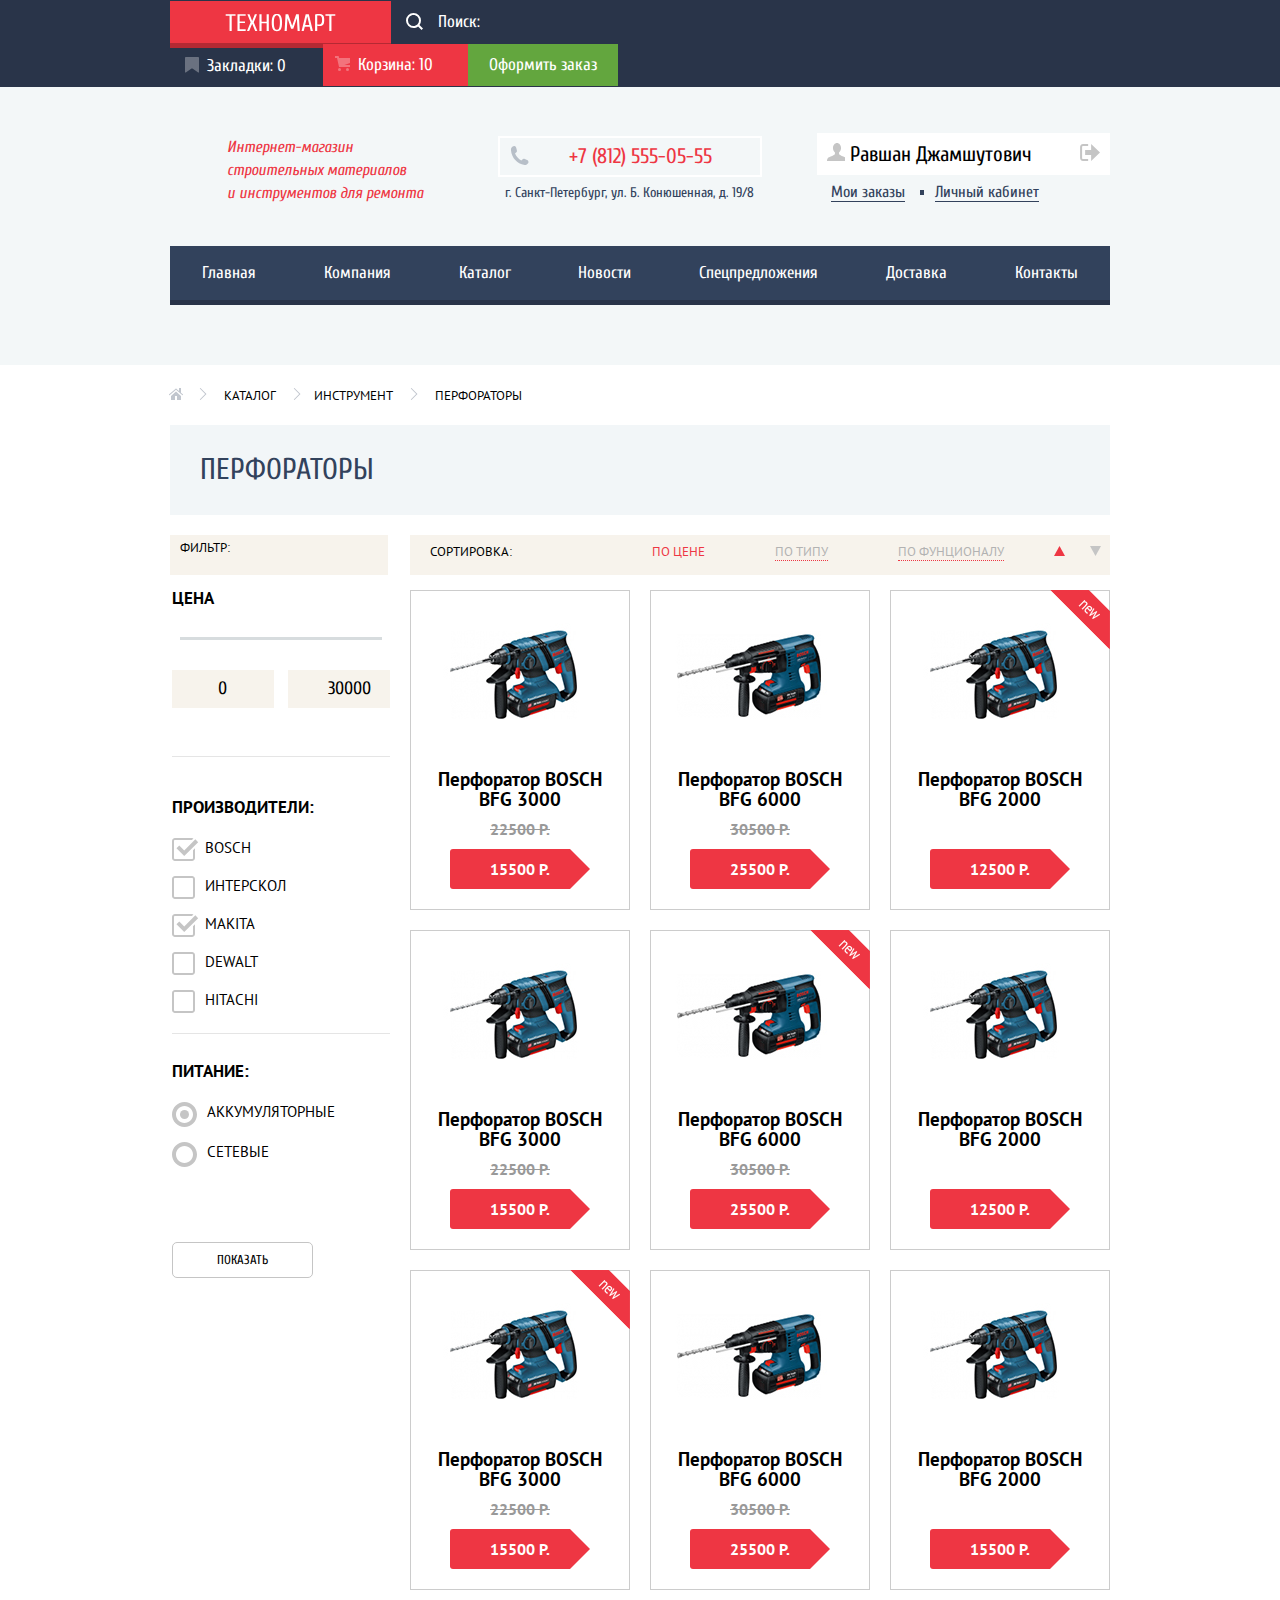
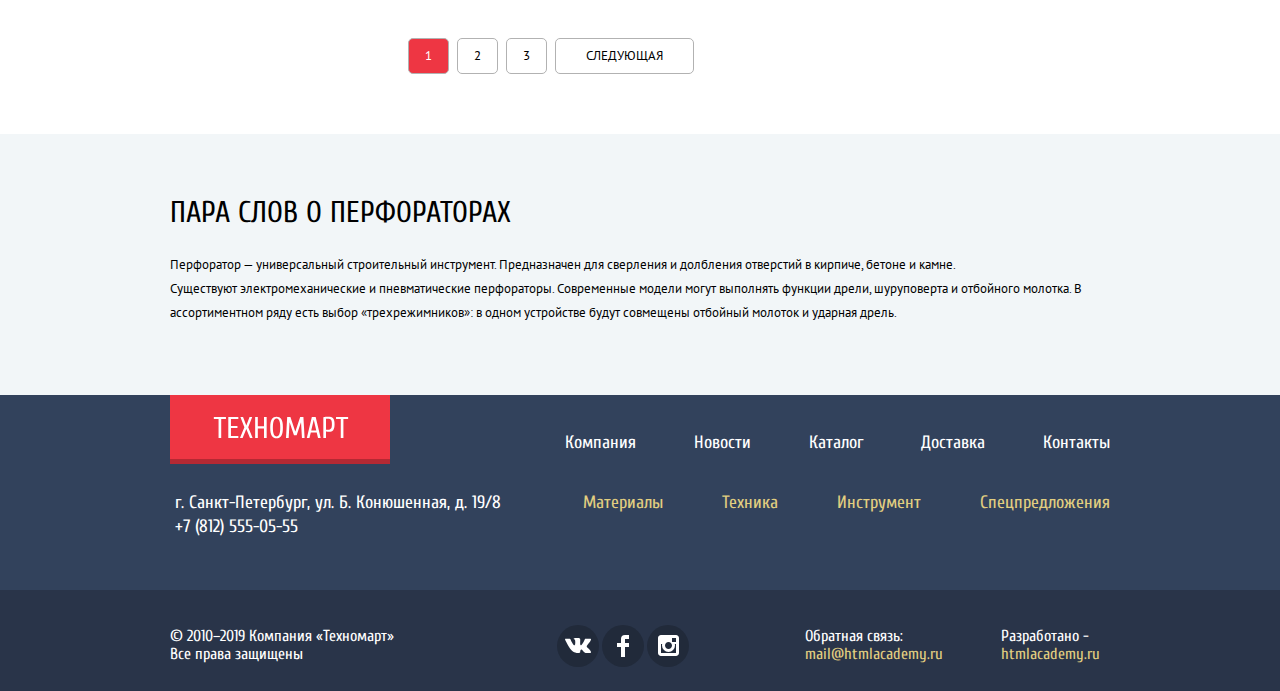
==== commit 09b914db: "Проверка №2" ====
--- a/catalog.html
+++ b/catalog.html
@@ -4,6 +4,7 @@
     <meta charset="utf-8">
     <title>HTML Academy: Техномарт</title>
       <link href="css/min-style.css" rel="stylesheet">
+      <link href="css/min-normalize.css" rel="stylesheet">
       <link href="https://fonts.googleapis.com/css?family=Cuprum:400,400i,700%7CPT+Sans:400,700&display=swap&subset=cyrillic" rel="stylesheet">
   </head>
 
@@ -14,7 +15,7 @@
             <h2 class="visually-hidden">Навигация каталога</h2>
               <div class="container">
                   <a class="logo-tehnomart" href="index.html">
-                    <svg xmlns="http://www.w3.org/2000/svg" xmlns:xlink="http://www.w3.org/1999/xlink" preserveAspectRatio="xMidYMid" width="153" height="25.59" viewBox="-20 -8 190.5 30.59">
+                    <svg xmlns="http://www.w3.org/2000/svg" xmlns:xlink="http://www.w3.org/1999/xlink" preserveAspectRatio="xMidYMid" width="153" height="25.59" viewBox="-27 -8 190.5 30.59">
                     <defs>
                     <style>
                       .cls-1 {
@@ -28,7 +29,7 @@
                   </a>
                     <form class="search-icon" action="https://echo.htmlacademy.ru" method="post">
                       <input type="text" name="search" placeholder="Поиск:">
-                        <button class="button search" type="submit" aria-label="поиск по странице"></button>
+                        <button class="button search visually-hidden" type="submit" aria-label="поиск по странице"></button>
                     </form>
                       <div class="button-icon button-icon-catalog">
                           <a class="button button-basket bookmarks-catalog" href="#">Закладки: 0</a>
@@ -63,19 +64,21 @@
                       <h3 class="visually-hidden">Личный кабинет каталога</h3>
                           <ul class="user-navigation user-navigation-catalog">
                             <li class="personal-block">
-                              <a class="button button-log-in personal-area" aria-label="личный кабинет"><svg xmlns="http://www.w3.org/2000/svg" width="20" height="18" viewBox="0 0 20 18">
+                              <a class="button button-log-in personal-area" aria-label="личный кабинет"><svg xmlns="http://www.w3.org/2000/svg" width="18" height="18" viewBox="0 0 18 18">
                                 <path fill="#c5c5c5" d="M17.881 14.166c-2.144-.735-4.256-1.666-5.207-2.39-.657-.501-.77-1.618-.517-2.415 1.118-.903 1.864-2.477 1.864-4.278C14.021 2.276 12.221 0 10 0S5.979 2.276 5.979 5.083c0 1.801.746 3.374 1.863 4.277.253.798.141 1.915-.517 2.416-.95.724-3.063 1.654-5.207 2.39S0 18 0 18h20s.025-3.099-2.119-3.834z"/>
                                 </svg>
                                 Равшан Джамшутович
-                                <svg xmlns="http://www.w3.org/2000/svg" width="21" height="17" viewBox="0 0 21 17"><g fill="#c5c5c5">
+                                <svg xmlns="http://www.w3.org/2000/svg" width="63" height="17" viewBox="-42 0 63 17"><g fill="#c5c5c5">
                                 <path fill="#c5c5c5" d="M21 8.5L12.125 0v6h-6v5h6v6z"/>
                                 <path fill="#c5c5c5" d="M3.106 13.952V3.048c.018-.376.171-1.057 1.01-1.057h5.027V0H4.116C1.938 0 1.112 1.81 1.087 3.027v10.946C1.112 15.189 1.938 17 4.116 17h5.027v-1.99H4.116c-.839 0-.992-.683-1.01-1.058z"/></g>
                                 </svg>
                               </a>
                             </li>
+                            </ul>
+                            <ul class="block-area">
                             <li><a class="button-order" aria-label="ссылка на мои заказы">Мои заказы</a></li>
                             <li><a class="button-area" aria-label="ссылка на личный кабинет">Личный кабинет</a></li>
-                          </ul>
+                            </ul>
                     </section>
                 </div>
                 <div class="site-navigation-wrapper">
@@ -127,7 +130,7 @@
                                   </div>
                                   </div>
                                       <form class="filter-catalog" action="https://echo.htmlacademy.ru" method="post">
-                                        <fieldset>
+                                        <fieldset class="slider-price">
                                           <legend>Цена</legend>
                                               <div class="selector">
                                                   <div class="price-slider" id="slider">
@@ -137,7 +140,7 @@
                                                         <span tabindex="0" class="ui-slider-handle ui-corner-all ui-state-default"></span>
                                                       </div>
                                                         <span id="min-price" data-currency="" class="slider-price">0</span>
-                                                        <span class="seperator">-</span>
+                                                        <span class="seperator"></span>
                                                         <span id="max-price" data-currency="" data-max="30000"  class="slider-price">30000 </span>
                                                      </div> 
                                               </div>
@@ -156,7 +159,7 @@
                                               <input type="checkbox" value="" id="name5">
                                               <label for="name5">HITACHI</label><hr>
                                         </fieldset>
-                                        <fieldset>
+                                        <fieldset class="power">
                                           <legend>ПИТАНИЕ:</legend>
                                             <input type="radio" name="battery" id="accumulator" value="accumulator" checked>
                                             <label for="accumulator">Аккумуляторные</label>
@@ -221,7 +224,7 @@
                                                   </div>
                                                     <img src="img/Perforator_4.jpg" alt="BOSCH BFG 2000" width="218" height="170">
 			                                       	    <h3>Перфоратор BOSCH BFG 2000</h3>
-                                                        <p class="delete"></p>
+                                                      <p class="delete"></p>
 			                                     						<p class="price">12500 Р.</p>
 		                                        	</li>
                                               <li class="catalog-item catalog-item-2">
@@ -303,7 +306,7 @@
                                             <a>1</a></li>
 				                                      <li class="pagination-item"><a href="#" aria-label="2 страница">2</a></li>
 				                                      <li class="pagination-item"><a href="#" aria-label="3 страница">3</a></li>
-				                                      <li class="pagination-item"><a href="#" aria-label="Следующая страница">Следующая</a></li>
+				                                      <li class="pagination-item"><a href="#" class="next-page" aria-label="Следующая страница">Следующая</a></li>
                                       </ul>
                                     </div>
                               </section>
@@ -383,7 +386,7 @@
                                         </p>
                                         <p class="footer-copyright">
                                           <b>Разработано -</b>
-                                            <a class="button" href="http://htmlacademy.ru" aria-label="сайт разработчика htmlacademy">htmlacademy.ru</a>
+                                            <a class="button" href="https://htmlacademy.ru/intensive/htmlcss" aria-label="сайт разработчика htmlacademy">htmlacademy.ru</a>
                                         </p>
                               </div>
                             </div>
--- a/css/min-style.css
+++ b/css/min-style.css
@@ -1 +1 @@
-@keyframes dance{0%{transform:translateY(-2000px)}70%{transform:translateY(30px)}90%{transform:translateY(-10px)}to{transform:translateY(0)}}@keyframes error{0%,to{transform:translate(0)}10%,30%,50%,70%,90%{transform:translate(-20px,-20px)}20%,40%,60%,80%{transform:translate(20px,20px)}}body{margin:0;padding:0;font-family:'Cuprum','PT Sans',sans-serif;font-size:18px;line-height:24px;font-weight:400;color:#000;text-transform:none;background-color:#fff}html{box-sizing:border-box}img{max-width:100%;height:auto}a{text-decoration:none}.button{text-align:center;color:#fff;vertical-align:middle;border:0}.visually-hidden{position:absolute;width:1px;height:1px;margin:-1px;border:0;padding:0;clip:rect(0 0 0 0);overflow:hidden}.container{width:940px;margin:0 auto;padding:0 10px}.main-navigation-wrapper,.main-wrapper{width:100%;margin-top:0;background-color:#293449}.main-navigation-wrapper .container{display:flex;justify-content:flex-start;align-items:center;flex-wrap:wrap}.main-wrapper{background-color:#f3f7f8;padding-bottom:60px;padding-top:20px;margin-bottom:60px}.main-header-info,.site-navigation{display:flex;justify-content:space-around;align-items:center}.main-header-info{margin-top:10px;margin-bottom:24px}.site-navigation{width:940px;margin:0;padding:0}.site-navigation a{display:block;padding:18px 32px}.site-navigation-wrapper{width:100%;margin-top:10px;background-color:#32425c;box-shadow:0 5px 0 0 #293449}.user-navigation{display:flex;justify-content:center;align-items:center;margin-right:-27px}.current-index{background-color:#1d2739;color:#b2b2b2}.site-navigation .current-index:active,.site-navigation .current-index:focus,.site-navigation .current-index:hover{background-color:#1d2739;color:#b2b2b2}.list-products-wrapper{display:flex;align-items:center;justify-content:space-between;background-color:#f9f5f0;width:940px;height:90px;margin-bottom:20px;margin-left:10px}.list-products h2{margin-left:28px;text-transform:uppercase;color:#32425c;font-size:30px;line-height:30px}.features-list{display:flex;justify-content:space-around;margin:0;padding:0}.features-list a,.features-list h3,.features-list img,.features-list li{display:block;text-align:center;margin-bottom:20px}.feature-item{width:218px;display:flex;flex-direction:column;align-items:center}.fabricator-list{display:flex;justify-content:space-between;flex-wrap:wrap;padding:0;margin-left:10px}.fabricator-item{display:flex;justify-content:center;align-items:center;width:218px;height:143px;margin-bottom:20px;border:1px solid #ccc}.index-columns{display:flex;justify-content:space-between;padding:0;margin-bottom:-8px}.about{width:535px}.contacts{width:300px}.footer-nav{margin-bottom:25px}.site-navigation-footer{width:940px;margin:0;padding:0;display:flex;justify-content:space-between}.footer-nav-wrapper{width:100%;background-color:#32425c}.logo-tehnomart-footer{display:flex;justify-content:center;align-items:center;background-color:#ee3643;box-shadow:0 5px 0 0 #b52933;padding:14px 5px;max-width:210px;margin:0 0 20px}.address{display:inline-block;vertical-align:top;width:350px}.address a{color:#fff}.footer-button{margin:35px 0 0 35px;padding:0;display:flex;flex-wrap:wrap;justify-content:space-around}.site-navigation-footer a{margin-right:30px}.button-second-line{margin-left:20px}.second-footer{justify-content:center}.second-footer,.social-list,.social-list a{display:flex;align-items:center}.social-list{list-style:none;padding:0;margin:0 0 0 20px}.social-list a{justify-content:center;margin:0 3px 0 0;width:42px;height:42px;background-color:#212a3a;border-radius:50%;outline:0}.social-list a:focus,.social-list a:hover{background-color:#ee3643}.social-list a:active{background-color:#ee3643}.second-footer-wrapper{width:100%;background-color:#293449;display:flex;justify-content:center;align-items:center}.footer-info{display:flex;justify-content:space-between;align-items:center;width:940px}.footer-security{display:flex}.feedback,.footer-copyright{display:flex;flex-direction:column;flex-wrap:wrap}.feedback b,.footer-copyright b{font-weight:400}.footer-copyright b{text-align:left}.search-icon input[type=text]{box-sizing:border-box;border:0;font-family:'Cuprum','PT Sans';font-size:17px;background-color:#293449;background-image:url(../img/svg/icon-search.svg);background-position:15px center;background-repeat:no-repeat;color:#fff;padding:12px 80px 12px 45px;margin-left:0;opacity:1;outline:0}.search-icon input[type=text]:focus,.search-icon input[type=text]:hover{background-image:url(../img/svg/icon-red-search.svg);background-color:#fff;color:#000;border:0}::placeholder{color:#fff}.search-icon input[type=text]:focus::placeholder,.search-icon input[type=text]:hover::placeholder{color:red}.button-icon{position:relative}.button-basket,.button-basket-2{padding:12px 25px}.button-basket{margin-right:0;margin-left:0}.button-basket-2{margin-right:15px}.button-icon .button-basket-2::before,.button-icon .button-basket::before{position:absolute;content:url(../img/svg/icon-bookmark.svg);top:0;left:0;width:14px;height:16px;opacity:.3}.button-icon .button-basket-2::before{content:url(../img/svg/icon-cart.svg);left:135px}.button-icon .button-basket-2:focus::before,.button-icon .button-basket-2:hover::before,.button-icon .button-basket:focus::before,.button-icon .button-basket:hover::before{opacity:1}.button-icon .button-basket-2:focus,.button-icon .button-basket-2:hover,.button-icon .button-basket:focus,.button-icon .button-basket:hover{background-color:#212a3a}.button-icon .button-basket-2:active,.button-icon .button-basket:active{color:#a2a5a9}.button-icon .button-basket-2:active::before,.button-icon .button-basket:active::before{opacity:.3}.user-navigation .button-log-in{padding:11px 20px}.user-navigation .button-sign-up{padding:11px 25px}.button-log-in:focus path,.button-log-in:hover path{fill:#32425c}.button-log-in:active path{fill:#c5c5c5}.main-navigation{color:#fff}.main-navigation .search{background-color:#293449}.checkout,.main-navigation,.main-navigation .button-basket{font-size:17px;line-height:18px}.main-navigation .button-basket-2:active,.main-navigation .button-basket:active{color:#b2b2b2}.checkout{background-color:#63a63e;color:#fff;padding:12px 21px}.checkout:focus,.checkout:hover{background-color:#5fbb2d;color:#fff}.checkout:active{background-color:#518534;color:#a8c29a}.site-navigation{list-style:none;font-size:17px;font-height:17px;color:#fff}.site-navigation .button:focus,.site-navigation .button:hover{background-color:#273652}.site-navigation .button:active{background-color:#1d2739;color:#b2b2b2}.logo-tehnomart{background-color:#ee3643;box-shadow:0 5px 0 0 #b52933;padding:6px 35px;max-width:220px}.logo-tehnomart:focus,.logo-tehnomart:hover{background-color:#ca2c37;box-shadow:0 5px 0 0 #8e1e26}.header-info{font-size:16px;line-height:23px;font-style:italic;color:#ee3643;margin-left:38px}.about ul,.header-contacts ul,.list-products ul,.personal-user ul{list-style:none}.contacts-phone,.header-contacts{display:flex;justify-content:center;align-items:center}.contacts-phone{flex-wrap:wrap;padding:7px 60px;font-size:21px;color:#ee3643;border:2px solid #fff;position:relative}.contacts-phone a{color:#ee3643}.contacts-phone:before{position:absolute;content:url(../img/svg/icon-phone.svg);top:8px;left:10px}.contacts-address{font-size:14px;line-height:24px;color:#32425c;display:flex;justify-content:space-between;align-items:center;margin-left:5px}.personal-user{display:flex;justify-content:flex-end;align-items:center;margin-top:-20px}.user-navigation a{color:#000;background-color:#fff;margin-right:10px;padding:11px 0;font-size:21px}.user-navigation .button:focus,.user-navigation .button:hover{color:#ee3643}.user-navigation .button:active{color:#b2b2b2}.promo{width:940px;display:flex;flex-wrap:wrap;justify-content:space-around;margin-left:-5px;margin-bottom:-10px}.promo section:not(.slider-photo){width:300px;height:123px;margin-bottom:20px}.block-1{margin-right:5px}.block-3,.block-4,.block-5{margin-right:-12px}.promo b{font-size:24px;line-height:50px;font-weight:700;color:#fff;margin-left:23px}.promo a:not(.button-promo){display:inline-block;vertical-align:top;padding:10px 25px;font-size:14px;text-transform:uppercase;color:#fff;border:0 solid transparent;border-radius:3px;margin-top:5px;margin-right:50px;margin-left:26px}.promo .flag{position:absolute;top:-1px;right:-1px;width:60px;height:60px;text-indent:-1000px;overflow:hidden;z-index:20}.promo .flag-new{background:url(../img/new-flag.png) no-repeat 0 0}.block-1 a,.block-5 a{background-color:#e5ac40}.block-1 a:focus,.block-1 a:hover,.block-5 a:focus,.block-5 a:hover{background-color:#c49437}.block-1 a:active,.block-5 a:active{background-color:#a37b2e}.block-2 a{background-color:#35a9cc}.block-2 a:focus,.block-2 a:hover{background-color:#2e94b3}.block-2 a:active{background-color:#28819c}.block-3 a{background-color:#c682c2}.block-3 a:focus,.block-3 a:hover{background-color:#a66ca2}.block-3 a:active{background-color:#915e8e}.block-4 a{background-color:#80c180}.block-4 a:focus,.block-4 a:hover{background-color:#71a871}.block-4 a:active{background-color:#659465}.promo .block-1{background-color:#ffbf47;background-image:url(../img/svg/icon-1.svg);background-position:200px center;background-repeat:no-repeat;position:relative;order:-6;margin-left:0}.promo .block-2{background-color:#3bbce3;background-image:url(../img/svg/icon-2.svg);order:-5}.promo .block-2,.promo .block-3,.promo .block-4,.promo .block-5{background-position:200px center;background-repeat:no-repeat}.promo .block-3{order:-4;background-color:#dc91d8;background-image:url(../img/svg/icon-3.svg)}.promo .block-4,.promo .block-5{background-color:#8ed78f;background-image:url(../img/svg/icon-4.svg)}.promo .block-5{background-color:#ffbf47;background-image:url(../img/svg/icon-5.svg);order:1;margin-top:-187px;margin-left:638px}.slider-photo{display:flex;order:-3;width:620px;margin-bottom:64px}.slide-1 b,.slide-2 b{position:absolute;top:20px;left:10px;z-index:20;font-weight:700;text-decoration:uppercase;color:#fff;font-size:36px;line-height:36px}.slide-1 p,.slide-2 p{position:absolute;top:40px;left:30px;z-index:20;color:#fff;font-size:18px;line-height:24px}.slider-list{position:relative}.slider-list input[type=radio]{display:none}.slider{width:200%;transition:transform .8s ease}.slider img{float:left;width:620px;height:266px}.slider-inner{overflow:hidden}.slider-controls{position:absolute;top:220px;left:270px;margin-bottom:10px;z-index:10}.slider-controls label{display:inline-block;vertical-align:top;margin:0 3px;width:7px;height:7px;background-color:#fff;border:2px solid #fff;border-radius:50%;cursor:pointer}#btn-1:checked~.slider-controls label[for=btn-1],#btn-2:checked~.slider-controls label[for=btn-2]{background-color:#ee3643}#btn-1:checked~.slider-inner .slider{transform:translate(0)}#btn-2:checked~.slider-inner .slider{transform:translate(-620px)}#btn-1:checked~.slider-active label:nth-child(1),#btn-2:checked~.slider-active label:nth-child(1){background:url(../img/svg/icon-left.svg) no-repeat;position:absolute;width:22px;height:40px;top:125px;left:26px;z-index:20;cursor:pointer}#btn-1:checked~.slider-active label:nth-child(2),#btn-2:checked~.slider-active label:nth-child(2){background:url(../img/svg/icon-right.svg) no-repeat;position:absolute;width:22px;height:40px;top:125px;left:570px;z-index:20;cursor:pointer}.button-promo{position:absolute;top:200px;left:20px;z-index:10;display:flex;align-items:center;justify-content:center;padding:10px 50px;background-color:#ee3643;border-radius:5px;font-weight:700;font-size:14px;line-height:18px;text-transform:uppercase;color:#fff}.button-promo:focus,.button-promo:hover{background-color:#ca2c37}.button-promo:active{background-color:#ba2732}.about .button-red,.button-red,.contacts a,.list-products .button-red,.list-products .button-red a{display:flex;align-items:center;justify-content:center;padding:10px 52px;background-color:#ee3643;border-radius:5px;font-weight:700;font-size:14px;line-height:18px;text-transform:uppercase;color:#fff}.button-red:focus,.button-red:hover{background-color:#ca2c37}.button-red:active{background-color:#ba2732}.button-red-2{margin-right:25px}.popular-manufacturer .button-red-2{padding:12px 65px}.contacts a:nth-child(2){display:flex;justify-content:center;align-items:center;margin-top:40px;margin-bottom:86px;padding:12px 0}.list-products{margin-left:-8px}.list-products li:focus,.list-products li:hover{box-shadow:0 0 20px rgba(41,52,73,.5)}.popular-manufacturer li:active{box-shadow:0 0 20px rgba(41,52,73,.5)}.about h2,.contacts h2,.service h2,.sub-menu h4{font-size:30px;line-height:30px;text-transform:uppercase}.about,.service-menu ul{position:relative}.about li{font-size:18px;line-height:20px;font-weight:400;margin-bottom:15px}.about li::before{content:"\25AC";padding-right:10px;color:red}.service p{margin-bottom:60px}.service h2{font-weight:400;margin-top:-3px}.service-wrapper{background-color:#f4f8f9;width:100%;margin-top:60px;margin-bottom:55px;padding-top:70px;padding-bottom:115px}.service-menu ul{list-style:none;margin:0;padding:0}.service-list a{display:inline-block;vertical-align:top;background-color:#32425c;color:#fff;padding:15px;font-size:21px;line-height:30px;width:210px;margin-bottom:-1px}.sub-menu h4{font-size:36px;line-height:36px;color:#32425c;font-weight:400}.sub-menu p{font-family:'PT Sans',sans-serif;font-size:13px;line-height:24px;color:#000}.sub-menu h4,.sub-menu img,.sub-menu p{display:inline-block;vertical-align:top;position:absolute}.service-menu h4,.service-menu img,.service-menu p{display:block}.sub-menu-1 h4{top:-100px;left:320px}.sub-menu-1 p{top:0;left:320px}.sub-menu-1 img{top:-30px;left:480px}.sub-menu-2 h4{left:320px;top:-160px}.sub-menu-2 p{left:320px;top:-60px}.sub-menu-2 img{top:-110px;left:550px}.sub-list-3 h4{left:320px;top:-220px}.sub-list-3 p{left:320px;top:-120px}.sub-list-3 img{left:450px;top:-180px}.sub-menu{position:absolute}.service-menu{position:relative}.button-service{position:absolute;top:-50px;left:320px;display:flex;align-items:center;justify-content:center;padding:10px 30px;background-color:#ee3643;border-radius:5px;font-weight:700;font-size:14px;line-height:18px;text-transform:uppercase;color:#fff}.service-list a:focus,.service-list a:hover,.service-menu .current a:focus,.service-menu .current a:hover{background-color:#293449;color:#fff}.current .current-delivery-link,.service-list a:active,.service-menu .current a:active{background-color:#fff;color:#000}.current-none,.filter-catalog input[type=checkbox],.filter-catalog input[type=radio],.filter-catalog input[type=range],.sub-list,.sub-menu-2,.sub-menu-3{display:none}.service-main .current-delivery,.service-show{display:block}.maps{margin-top:36px}.maps a{padding:0;border:0;text-decoration:0;outline:0}.about p,.contacts p,.service p{font-family:'PT Sans',sans-serif;font-size:13px;line-height:24px}.about .list{font-size:18px;line-height:20px}.about .button-red-4{position:absolute;bottom:85px;left:0;font-family:'Cuprum','PT Sans'}.about .list li{margin-bottom:20px}.about .list{margin-left:-35px}.about p{margin-bottom:25px}.button-icon-catalog{position:relative}.bookmarks-catalog{margin:0}.basket-catalog{margin:0;background-color:#ee3643;padding:12px 34px}.button-icon-catalog .basket-catalog:focus,.button-icon-catalog .basket-catalog:hover{background-color:#eb2331}.button-icon-catalog .basket-catalog:active{background-color:#c9303b}.basket-catalog::before{position:absolute;top:0;left:50px;content:url(../img/svg/icon-cart.svg);width:14px;height:16px;opacity:.3}.checkout-catalog{margin:0 0 0 -5px}.header-info-catalog{width:300px}.header-contacts-catalog{width:450px}.user-navigation-catalog a{padding:0}.user-navigation-catalog{display:flex;flex-wrap:wrap;justify-content:flex-start}.personal-user-catalog{margin-top:0;margin-right:-80px}.personal-user-catalog .personal-area{padding:8px 30px}.personal-user-catalog .personal-block{display:flex;justify-content:space-between}.catalog-item a,.list-breadcrumbs a,.personal-user-catalog .personal-area:hover{color:#000}.personal-user-catalog .personal-area:active{color:#cacaca}.personal-user-catalog .button-area,.personal-user-catalog .button-order{font-size:16px;line-height:18px;color:#32425c;border-bottom:1px solid #32425c;background-color:transparent;margin-left:20px}.personal-user-catalog .button-area{position:relative}.personal-user-catalog .button-area:before{position:absolute;top:0;left:-15px;content:"\25AA";color:#32425c}.personal-user-catalog .button-area:focus,.personal-user-catalog .button-area:hover,.personal-user-catalog .button-order:focus,.personal-user-catalog .button-order:hover{color:#ee3643;border-bottom:1px solid #ee3643}.personal-user-catalog .button-area:active,.personal-user-catalog .button-order:active{color:#cacaca;border-bottom:1px solid #cacaca}.current-catalog{background-color:#1d2739;color:#b2b2b2}.current-catalog:active,.current-catalog:focus,.current-catalog:hover{background-color:#1d2739;color:#b2b2b2}.main-wrapper-catalog{margin-bottom:0}.list-breadcrumbs{font-family:'PT Sans',sans-serif;list-style:none;color:#000;text-transform:uppercase;font-size:13px;line-height:18px;margin-left:-50px;margin-top:18px}.list-breadcrumbs li{margin-right:10px}.list-breadcrumbs li img{margin-right:10px;margin-left:10px}.list-breadcrumbs a:focus,.list-breadcrumbs a:hover{box-shadow:0 0 0 0 #fff}.sorting{list-style:none}.catalog-main-wrapper h2{font-size:30px;line-height:30px;color:#32425c;text-transform:uppercase;padding-top:30px;padding-left:30px}fieldset{border:0;padding:0}.main-catalog .catalog-main .catalog-column{display:flex;flex-direction:column;justify-content:flex-start;margin:0;padding:0}.main-catalog .catalog-main .catalog-list{margin:0;padding:0}.main-catalog .catalog-main .sorting-wrapper{margin-left:10px}.main-catalog .catalog-main .catalog-products{margin:0;padding:0}.catalog-main .catalog-item-2{margin-right:0;margin-left:20px}.catalog-list-2 li:nth-child(3n+1){margin-left:-40px}.catalog-products ul{margin-top:20px;list-style:none;display:flex;flex-wrap:wrap;justify-content:flex-end;align-items:center}.filter-1-wrapper{background-color:#f7f3ec;height:40px;width:218px;margin-bottom:20px}.filter-1 b{font-family:'PT Sans',sans-serif;font-weight:400;font-size:13px;line-height:18px;text-transform:uppercase;margin-left:10px;margin-top:10px}.catalog-column hr{height:1px;color:#e5e5e5;background:#e5e5e5;font-size:0;border:0;margin-bottom:25px;margin-top:20px}.filter-catalog legend:not(.main-filter){font-family:'PT Sans',sans-serif;font-weight:800;font-size:17px;line-height:30px;text-transform:uppercase;margin-left:0;margin-top:10px;margin-bottom:20px}.catalog-column .filter-catalog,.selector{position:relative}.selector{width:218px;color:#000;-webkit-box-sizing:border-box;-ms-box-sizing:border-box;box-sizing:border-box}.selector .price-slider{text-align:center;display:-webkit-box;display:-ms-flexbox;display:flex;-ms-flex-wrap:wrap;flex-wrap:wrap;-webkit-box-pack:justify;-ms-flex-pack:justify;justify-content:space-between;-webkit-box-align:center;-ms-flex-align:center;align-items:center;position:relative;padding-top:17px}@media (min-width:218px){.selector .price-slider{padding-top:8px}}.selector .price-slider:before,.selector .slider-price:before{position:absolute;top:50%;left:0;margin-top:0;color:#39c9a9;content:attr(data-currency);-webkit-transform:translateY(-50%);transform:translateY(-50%)}.selector #slider-range{width:90%;margin-bottom:30px;border:0;background:#d7dcde;height:3px;margin-left:8px;margin-right:8px}@media (min-width:218px){.selector #slider-range{width:100%}}.selector .ui-slider-handle{border-radius:50%;background-color:#39c9a9;border:0;top:-14px;outline:0;width:21px;height:21px}@media (min-width:218px){.selector .ui-slider-handle{top:-7px;width:16px;height:16px}}.selector .ui-slider-range{background-color:#00ca74}.selector .slider-price{position:relative;display:inline-block;vertical-align:top;padding:5px 40px;width:10%;background-color:#f7f3ec;line-height:28px;text-align:center}.selector .slider-price:before{left:13px}.filter-catalog input[type=checkbox]+label,.filter-catalog input[type=radio]+label{display:flex;margin-bottom:15px;text-align:left;font-family:'PT Sans',sans-serif;font-size:15px;line-height:20px;text-transform:uppercase}.filter-catalog input[type=checkbox]+label::before{content:url(../img/svg/checkbox-off.svg);display:flex;flex-direction:row;width:23px;height:23px;margin-right:10px;text-align:left}.filter-catalog input[type=checkbox]:checked+label::before{content:url(../img/svg/checkbox-on.svg);display:flex;flex-direction:row;width:26px;height:23px;margin-right:10px;text-align:left}.filter-catalog input[type=radio]+label::before{content:url(../img/svg/radio-off.svg);display:flex;flex-direction:row;width:25px;height:25px;margin-right:10px}.filter-catalog input[type=radio]:checked+label::before{content:url(../img/svg/radio-on.svg);display:flex;flex-direction:row;width:25px;height:25px;margin-right:10px}.filter-catalog .button-show{color:#000;background-color:#fff;text-transform:uppercase;padding:10px 30px;border:1px solid #c5c5c5;border-radius:5px;margin-top:70px}.catalog-products{margin:0 auto 0 0;font-size:0}.catalog-item{position:relative;display:flex;flex-direction:column;width:218px;margin-right:0;margin-left:0;margin-bottom:20px;line-height:20px;font-weight:700;text-align:center;border:1px solid #ccc}.features-list li:last-child{margin-right:-10px}.catalog-column,.index-colums-catalog{display:flex}.catalog-column-2{display:flex;justify-content:flex-end;flex-wrap:wrap}.list-breadcrumbs{display:flex}.catalog-main-wrapper{background-color:#f2f6f8;width:940px;height:90px;margin-bottom:20px}.sorting-wrapper{background-color:#f7f3ec;margin-left:70px;width:700px;height:40px}.sorting-wrapper li{display:inline-block;vertical-align:top;font-family:'PT Sans',sans-serif;font-size:13px;line-height:18px;text-transform:uppercase}.about-catalog-wrapper{width:100%;background-color:#f2f6f8;margin-top:50px;padding-top:50px;padding-bottom:50px}.about-catalog-container{width:940px;margin:0 auto;padding:0 10px}.catalog-item{font-size:16px}.catalog-item .flag{position:absolute;top:-1px;right:-1px;width:60px;height:60px;text-indent:-1000px;overflow:hidden;z-index:20}.catalog-item .flag-new{background:url(../img/new-flag.png) no-repeat 0 0}.catalog-item .actions{position:absolute;top:0;left:0;width:218px;height:88px;padding:40px 0;background-color:rgba(255,255,255,.9);z-index:10;display:none}.catalog-item .actions .bookmark,.catalog-item .actions .buy{display:flex;justify-content:center;width:129px;margin:0 auto 7px;padding:7px 0;background-color:#63a63e;border:3px solid #63a63e;border-bottom-color:#367315;border-radius:3px;color:#fff;font-size:14px;font-weight:400;font-family:"Cuprum",sans-serif;line-height:18px;text-decoration:none;text-transform:uppercase}.catalog-item .actions .bookmark{color:#32425c;background:#fff;border-bottom-color:#63a63e}.actions .buy::before{display:inline-block;vertical-align:top;content:url(../img/svg/icon-cart.svg);top:0;left:-20px;width:14px;height:16px;opacity:.3}.catalog-item:hover .actions{display:block}.actions .bookmark:hover{border-color:#32425c}.actions .bookmark:active{border-color:#c1c6ce;color:#c1c6ce}.actions .buy:hover{background-color:#5fbb2d;border-top-color:#5fbb2d;border-right-color:#5fbb2d;border-left-color:#5fbb2d}.actions .buy:active::before,.actions .buy:hover::before{opacity:1}.actions .buy:active{background-color:#518534;border-color:#518534}.catalog-item .image{width:218px;height:168px}.catalog-item .image img{max-width:100%}.catalog-item h3{min-height:40px;padding:0 25px;margin-top:-11px;margin-bottom:-11px}.catalog-item .delete{min-height:20px;margin-top:15px;margin-bottom:10px;color:#999;text-decoration:line-through}.catalog-item .price{position:relative;width:80px;margin:10px auto 20px;padding:10px 30px;color:#fff;background:#ee3643;border-radius:3px}.catalog-item .price:after{content:"";position:absolute;top:0;right:-20px;width:0;height:0;border:20px solid #fff;border-left-color:#ee3643}.catalog-products li:focus,.catalog-products li:hover{box-shadow:0 0 20px rgba(41,52,73,.5)}.sorting a{text-decoration:none;color:#000}.sorting{margin:8px 0 0 -20px}.sorting li:first-child{margin-right:135px}.sorting li:nth-child(2) a{margin-right:65px;color:#ee3643}.sorting li:nth-child(3) a,.sorting li:nth-child(4) a{margin-right:65px;color:#b2b2b2;border-bottom:1px dotted #ee3643}.sorting li:nth-child(4) a{margin-right:45px}.sorting li:nth-child(2) a:focus,.sorting li:nth-child(2) a:hover,.sorting li:nth-child(3) a:focus,.sorting li:nth-child(3) a:hover,.sorting li:nth-child(4) a:focus,.sorting li:nth-child(4) a:hover{color:#000;border-bottom:1px solid #ee3643}.sorting li:nth-child(2) a:active,.sorting li:nth-child(3) a:active,.sorting li:nth-child(4) a:active{color:#ee3643;border:0}.sorting li:nth-child(5){margin-right:20px}.sorting li:nth-child(5) path{fill:#ee3643}.sorting li:nth-child(6) path{fill:#c5c5c5}.sorting li:nth-child(5):focus path,.sorting li:nth-child(5):hover path,.sorting li:nth-child(6):focus path,.sorting li:nth-child(6):hover path{fill:#000}.sorting li:nth-child(5):active path,.sorting li:nth-child(6):active path{fill:#ee3643}.pagination{margin-top:30px}.pagination-container{width:940px;margin:0 auto;padding:0 10px}.pagination-list{display:flex;flex-wrap:wrap;padding:0;list-style:none;margin:0 0 0 238px}.pagination-item{margin-right:5px}.pagination-item:last-child{margin-right:0}.pagination-item a{display:block;padding:8px 16px;font-family:'PT Sans',sans-serif;font-size:13px;line-height:18px;background-color:#fff;color:#000;border:1px solid #b2b2b2;border-radius:5px;text-transform:uppercase}.pagination-item a:focus,.pagination-item a:hover{border:1px solid #999696}.pagination-item a:active{border:1px solid #ee3643}.current-pagination a{background-color:#ee3643;color:#fff}.current-pagination a:active,.current-pagination a:focus,.current-pagination a:hover{background-color:#ee3643;color:#fff}.about-catalog h4{font-size:30px;line-height:30px;color:#000;text-transform:uppercase}.about-catalog p{font-family:'PT Sans',sans-serif;font-size:13px;line-height:24px}.footer-button{list-style:none}.footer-nav a{background:0 0;font-size:18px;line-height:24px}.button a:focus,.button a:hover,.button-second-line a:focus{text-decoration:underline}.button a:active{color:#8b96a4;text-decoration:none}.feedback .button,.feedback .button-second-line,.footer-button .button-second-line,.footer-copyright .button{color:#e1ce80}.button-secon-line a:focus,.button-second-line a:hover,.feedback .button:focus,.feedback .button:hover,.footer-copyright .button:focus,.footer-copyright .button:hover{color:#e1ce80;text-decoration:underline}.main-footer,.second-footer{color:#fff}.footer-button .button:focus,.footer-button .button:hover{text-decoration:underline}.footer-button .button:active{color:#b2b2b2;text-decoration:none}.current-footer-catalog,.footer-button .button-second-line:active{color:#998a6e;text-decoration:none}.current-footer-catalog:active,.current-footer-catalog:focus,.current-footer-catalog:hover{color:#998a6e;text-decoration:none}.footer-copyright{text-align:center}.feedback .button:active,.footer-copyright .button:active{color:#ee3643;text-decoration:none}.feedback b,.footer-copyright b{font-size:16px;line-height:18px}.modal{position:fixed;display:none;color:#000;background-color:#fff;box-shadow:0 30px 50px rgba(0,0,0,.7)}.modal-show{display:block;animation:dance .7s}.modal-error{animation:error .7s}.login-pop{top:25%;left:50%;margin-left:-330px;padding-top:40px;border-top:7px solid #ee3643;z-index:30}.list-popup{list-style:none}.modal-close{position:absolute;top:10px;right:10px;width:22px;height:22px;border:0;cursor:pointer;background-color:transparent;z-index:50}.modal-close::after,.modal-close::before{content:"";position:absolute;top:10px;right:2px;width:19px;height:3px;background-color:#ee3643;z-index:50}.modal-close::before{transform:rotate(45deg)}.modal-close::after{transform:rotate(-45deg)}.login-form input[type=text]{display:flex;justify-content:flex-start;box-sizing:border-box;padding:7px 40px 7px 20px;font:inherit;color:#000;text-transform:inherit;background-color:#fff;border:2px solid #dee3e4;border-radius:5px;margin-bottom:10px}.login-form input[type=text]::placeholder,textarea::placeholder{color:#dee3e4}.login-form label{display:block;font-size:18px;margin-bottom:13px}.login-form input:focus,.login-form input:hover,.login-form textarea:focus,.login-form textarea:hover{border-color:#b5b5b5}.login-form input:active,.login-form textarea:active{border-color:#ee3643}.login-form{display:flex;flex-wrap:wrap;justify-content:space-between;margin:15px 0}.login-form textarea{width:100%;height:114px;padding:12px 250px 12px 20px;box-sizing:border-box;border:2px solid #dee3e4;border-radius:5px;background-color:#fff;font-size:18px;resize:none;margin-bottom:37px}.modal-container{width:460px;padding:0 80px}.login-pop .modal-wrapper{margin:0;padding:37px 0;background-color:#f4f4f4;width:100%}.login-pop .button-red{width:460px;margin:0;padding:12px 0}.map-pop{top:50%;left:50%;width:970px;height:466px;margin-top:-445px;margin-left:-500px}.map-pop p{position:absolute;top:0;left:0;z-index:1}.iframe{frameborder:0;border:0}.map-pop iframe{position:relative;z-index:2;border:0}.login-pop-catalog{display:none}+@keyframes dance{0%{transform:translateY(-2000px)}70%{transform:translateY(30px)}90%{transform:translateY(-10px)}to{transform:translateY(0)}}@keyframes error{0%,to{transform:translate(0)}10%,30%,50%,70%,90%{transform:translate(-20px,-20px)}20%,40%,60%,80%{transform:translate(20px,20px)}}body{margin:0;padding:0;font-family:'Cuprum','Arial',sans-serif;font-size:18px;line-height:24px;font-weight:400;color:#000;text-transform:none;background-color:#fff}html{box-sizing:border-box}img{max-width:100%;height:auto}a{text-decoration:none}.button{text-align:center;color:#fff;vertical-align:middle;border:0}.visually-hidden{position:absolute;width:1px;height:1px;margin:-1px;border:0;padding:0;clip:rect(0 0 0 0);overflow:hidden}.container{width:940px;margin:0 auto;padding:0 10px}.main-navigation-wrapper,.main-wrapper{width:100%;margin-top:0;background-color:#293449}.main-navigation-wrapper .container{display:flex;justify-content:flex-start;align-items:center;flex-wrap:wrap}.main-wrapper{background-color:#f3f7f8;padding-bottom:65px;padding-top:20px;margin-bottom:60px}.main-header-info{display:flex;justify-content:space-around;align-items:center;margin-top:11px;margin-bottom:23px}.site-navigation{display:flex;justify-content:space-between;align-items:center;width:940px;margin:0;padding:0}.site-navigation a{display:block;padding:15px 32px}.site-navigation-wrapper{width:100%;margin-top:10px;background-color:#32425c;box-shadow:0 5px 0 0 #293449}.user-navigation{display:flex;justify-content:center;align-items:center;margin-right:-27px}.list-products-wrapper{display:flex;align-items:center;justify-content:space-between;background-color:#f9f5f0;width:940px;height:90px;margin-bottom:20px;margin-left:10px}.list-products h2{margin-left:28px;text-transform:uppercase;font-weight:400;color:#32425c;font-size:30px;line-height:30px}.features-list{display:flex;justify-content:space-around;padding:0;margin:-4px 0 0}.features-list a,.features-list h3,.features-list img,.features-list li{display:block;text-align:center;margin-bottom:20px}.feature-item{width:218px;display:flex;flex-direction:column;align-items:center}.fabricator-list{display:flex;justify-content:space-between;flex-wrap:wrap;padding:0;margin-left:10px}.fabricator-item{display:flex;justify-content:center;align-items:center;width:218px;height:143px;margin-bottom:20px;border:1px solid #ccc}.index-columns{display:flex;justify-content:space-between;padding:0;margin-bottom:-1px}.about{width:535px}.contacts{width:300px}.footer-nav{margin-bottom:25px}.site-navigation-footer{width:940px;margin:0;padding:0;display:flex;justify-content:space-between}.footer-nav-wrapper{width:100%;background-color:#32425c}.logo-tehnomart-footer{display:flex;justify-content:center;align-items:center;background-color:#ee3643;box-shadow:0 5px 0 0 #b52933;padding:19px 5px;max-width:210px;margin:0 0 20px}.address{display:inline-block;vertical-align:top;width:350px;margin-top:12px;margin-left:5px}.address a{color:#fff}.footer-button{margin:0;padding:0;display:flex;flex-wrap:wrap;justify-content:space-between;flex-direction:row;align-items:flex-start}.footer-button li:nth-child(-n+5){margin-top:35px;margin-left:40px;margin-bottom:-32px}.footer-button li:nth-child(n+6){margin-left:58px}.second-footer{justify-content:center}.second-footer,.social-list,.social-list a{display:flex;align-items:center}.social-list{list-style:none;margin:20px 0 0 105px;padding:0}.social-list a{justify-content:center;margin:0 3px 0 0;width:42px;height:42px;background-color:#212a3a;border-radius:50%;outline:0}.social-list a:focus,.social-list a:hover{background-color:#ee3643}.social-list a:active{background-color:#ee3643}.second-footer-wrapper{width:100%;background-color:#293449;display:flex;justify-content:center;align-items:center;margin-top:8px;padding-bottom:10px}.footer-info{display:flex;justify-content:space-between;align-items:center;width:940px}.footer-security{display:flex;font-size:16px;line-height:18px;margin-top:35px}.feedback,.footer-copyright{display:flex;flex-direction:column;flex-wrap:wrap;margin-top:37px}.feedback{margin-left:55px}.feedback b,.footer-copyright b{font-weight:400}.footer-copyright{margin-right:10px}.feedback a,.footer-copyright a{font-size:16px;line-height:18px}.footer-copyright b{text-align:left}.search-icon input[type=text]{box-sizing:border-box;border:0;font-family:'Cuprum','Arial',sans-serif;font-size:17px;background-color:#293449;background-image:url(../img/svg/icon-search.svg);background-position:15px center;background-repeat:no-repeat;color:#fff;padding:12px 74px 12px 47px;margin-left:0;opacity:1;outline:0}.search-icon input[type=text]:focus,.search-icon input[type=text]:hover{background-image:url(../img/svg/icon-red-search.svg);background-color:#fff;color:#000;border:0}::placeholder{color:#fff}.search-icon input[type=text]:focus::placeholder,.search-icon input[type=text]:hover::placeholder{color:red}.button-icon{position:relative;display:flex;justify-content:space-between;align-items:center}.button-basket,.button-basket-2{display:flex;justify-content:center;align-items:center;padding:13px 37px 12px}.button-basket{margin-right:0;margin-left:0}.button-basket-2{margin-right:0}.button-icon .button-basket-2::before,.button-icon .button-basket::before{position:absolute;content:url(../img/svg/icon-bookmark.svg);top:15px;left:15px;width:14px;height:16px;opacity:.3;display:flex;align-items:center}.button-icon .button-basket-2::before{content:url(../img/svg/icon-cart.svg);top:14px;left:165px}.button-icon .button-basket-2:focus::before,.button-icon .button-basket-2:hover::before,.button-icon .button-basket:focus::before,.button-icon .button-basket:hover::before{opacity:1}.button-icon .button-basket-2:focus,.button-icon .button-basket-2:hover,.button-icon .button-basket:focus,.button-icon .button-basket:hover{background-color:#212a3a}.button-icon .button-basket-2:active,.button-icon .button-basket:active{color:#a2a5a9}.button-icon .button-basket-2:active::before,.button-icon .button-basket:active::before{opacity:.3}.user-navigation .button-log-in{padding:11px 20px}.user-navigation .button-sign-up{padding:11px 25px}.button-log-in:focus path,.button-log-in:hover path{fill:#32425c}.button-log-in:active path{fill:#c5c5c5}.main-navigation{color:#fff}.main-navigation .search{background-color:#293449}.checkout,.main-navigation,.main-navigation .button-basket{font-size:17px;line-height:18px}.main-navigation .button-basket-2:active,.main-navigation .button-basket:active{color:#b2b2b2}.checkout{background-color:#63a63e;color:#fff;padding:12px 21px}.checkout:focus,.checkout:hover{background-color:#5fbb2d;color:#fff}.checkout:active{background-color:#518534;color:#a8c29a}.site-navigation{list-style:none;font-size:17px;font-height:17px;color:#fff}.site-navigation .button:focus,.site-navigation .button:hover{background-color:#273652}.site-navigation .button:active{background-color:#1d2739;color:#b2b2b2}.logo-tehnomart{background-color:#ee3643;box-shadow:0 5px 0 0 #b52933;padding:6px 34px;max-width:220px}.logo-tehnomart:focus,.logo-tehnomart:hover{background-color:#ca2c37;box-shadow:0 5px 0 0 #8e1e26}.header-info{font-size:16px;line-height:23px;font-style:italic;color:#ee3643;margin-left:38px}.about ul,.header-contacts ul,.list-products ul,.personal-user ul{list-style:none}.contacts-phone,.header-contacts{display:flex;justify-content:flex-start;align-items:center}.contacts-phone{justify-content:center;flex-wrap:wrap;padding:6px 48px 7px 69px;font-size:21px;color:#ee3643;border:2px solid #fff;position:relative;margin-left:0;margin-bottom:4px}.contacts-phone a{color:#ee3643}.contacts-phone:before,.header-contacts-catalog .contacts-phone:before{position:absolute;content:url(../img/svg/icon-phone.svg);top:8px;left:10px}.contacts-address{font-size:14px;line-height:24px;color:#32425c;display:flex;justify-content:space-between;align-items:center;margin-left:7px}.personal-user{display:flex;justify-content:flex-end;align-items:center;margin-top:-25px}.user-navigation a{color:#000;background-color:#fff;margin-right:10px;padding:11px 0;font-size:21px}.user-navigation .button:focus,.user-navigation .button:hover{color:#ee3643}.user-navigation .button:active{color:#b2b2b2}.promo{width:940px;display:flex;flex-wrap:wrap;justify-content:space-around;margin-left:-5px;margin-bottom:-10px}.promo section:not(.slider-photo){width:300px;height:123px;margin-bottom:20px}.block-1{margin-right:5px}.block-3,.block-4,.block-5{margin-right:-12px}.promo b:not(.slider-name){display:inline-block;font-size:24px;line-height:50px;font-weight:700;color:#fff;margin-left:21px;margin-top:10px}.promo a:not(.button-promo){display:inline-block;vertical-align:top;padding:7px 23px;font-size:14px;text-transform:uppercase;color:#fff;border:0 solid transparent;border-radius:3px;margin-right:50px;margin-left:25px;margin-top:2px}.promo .block-3 a,.promo .block-5 a{margin-right:0;margin-left:-80px;margin-top:61px;padding:7px 30px}.promo .block-5 a{margin-left:-90px;padding:7px 36px}.promo .flag{position:absolute;top:-1px;right:-1px;width:60px;height:60px;text-indent:-1000px;overflow:hidden;z-index:20}.promo .flag-new{background:url(../img/new-flag.png) no-repeat 0 0}.block-1 a,.block-5 a{background-color:#e5ac40}.block-1 a:focus,.block-1 a:hover,.block-5 a:focus,.block-5 a:hover{background-color:#c49437}.block-1 a:active,.block-5 a:active{background-color:#a37b2e}.block-2 a{background-color:#35a9cc}.block-2 a:focus,.block-2 a:hover{background-color:#2e94b3}.block-2 a:active{background-color:#28819c}.block-3 a{background-color:#c682c2}.block-3 a:focus,.block-3 a:hover{background-color:#a66ca2}.block-3 a:active{background-color:#915e8e}.block-4 a{background-color:#80c180}.block-4 a:focus,.block-4 a:hover{background-color:#71a871}.block-4 a:active{background-color:#659465}.promo .block-1{background-color:#ffbf47;background-image:url(../img/svg/icon-1.svg);background-position:210px center;background-repeat:no-repeat;position:relative;order:-6;margin-left:0}.promo .block-2,.promo .block-3{background-color:#3bbce3;background-image:url(../img/svg/icon-2.svg);background-position:195px center;background-repeat:no-repeat;order:-5}.promo .block-3{background-color:#dc91d8;background-image:url(../img/svg/icon-3.svg);background-position:190px center;order:-4}.promo .block-4,.promo .block-5{background-color:#8ed78f;background-image:url(../img/svg/icon-4.svg);background-position:197px center;background-repeat:no-repeat}.promo .block-5{background-color:#ffbf47;background-image:url(../img/svg/icon-5.svg);background-position:193px center;order:1;margin-top:-187px;margin-left:638px}.slider-photo{display:flex;order:-3;width:620px;margin-bottom:64px}.slide-2,.slider-list input[type=radio],.slider-name-off{display:none}.slider-name-show{display:block}.slide-1 b,.slide-2 b{position:absolute;top:22px;left:20px;z-index:20;font-weight:700;text-decoration:uppercase;color:#fff;font-size:36px;line-height:36px}.slide-1 p,.slide-2 p{position:absolute;top:41px;left:23px;z-index:20;color:#fff;font-size:18px;line-height:24px}.slider-list{position:relative}.slider{width:200%;transition:transform .8s ease}.slider img{float:left;width:620px;height:266px}.slider-inner{overflow:hidden}.slider-controls{position:absolute;top:218px;left:290px;margin-bottom:10px;z-index:10}.slider-controls label{display:inline-block;vertical-align:top;margin:0 3px;width:7px;height:7px;background-color:#fff;border:2px solid #fff;border-radius:50%;cursor:pointer}#btn-1:checked~.slider-controls label[for=btn-1],#btn-2:checked~.slider-controls label[for=btn-2]{background-color:#ee3643}#btn-1:checked~.slider-inner .slider{transform:translate(0)}#btn-2:checked~.slider-inner .slider{transform:translate(-620px)}#btn-1:checked~.slider-active label:nth-child(1),#btn-2:checked~.slider-active label:nth-child(1){background:url(../img/svg/icon-left.svg) no-repeat;position:absolute;width:22px;height:40px;top:112px;left:24px;z-index:20;cursor:pointer}#btn-1:checked~.slider-active label:nth-child(2),#btn-2:checked~.slider-active label:nth-child(2){background:url(../img/svg/icon-right.svg) no-repeat;position:absolute;width:22px;height:40px;top:112px;left:572px;z-index:20;cursor:pointer}.button-promo{position:absolute;top:205px;left:20px;z-index:10;display:flex;align-items:center;justify-content:center;padding:10px 47px;background-color:#ee3643;border-radius:5px;font-weight:700;font-size:14px;line-height:18px;text-transform:uppercase;color:#fff}.button-promo:focus,.button-promo:hover{background-color:#ca2c37}.button-promo:active{background-color:#ba2732}.about .button-red,.button-red,.contacts a,.list-products .button-red,.list-products .button-red a{display:flex;align-items:center;justify-content:center;padding:10px 52px;background-color:#ee3643;border-radius:5px;font-weight:400;font-size:14px;line-height:18px;text-transform:uppercase;color:#fff}.button-red:focus,.button-red:hover{background-color:#ca2c37}.button-red:active{background-color:#ba2732}.button-red-2{margin-right:25px;margin-top:-5px}.popular-manufacturer .button-red-2{margin-top:-3px;padding:11px 70px}.contacts a:nth-child(2){display:flex;justify-content:center;align-items:center;margin-top:38px;margin-bottom:86px;padding:11px 0}.list-products{margin-left:-8px}.list-products li:focus,.list-products li:hover{box-shadow:0 0 20px rgba(41,52,73,.5)}.popular-manufacturer li:active{box-shadow:0 0 20px rgba(41,52,73,.5)}.contacts h2{font-weight:400}.about h2,.contacts h2,.service h2,.sub-menu h4{font-size:30px;line-height:30px;text-transform:uppercase}.about h2{font-weight:400;margin-bottom:30px}.about,.about li,.service-menu ul{position:relative}.about li{font-size:18px;line-height:20px;font-weight:400;margin-bottom:15px;margin-left:25px}.about li::before{content:"";position:absolute;top:10px;left:-35px;width:25px;height:2px;background-color:#ee3643}.service p{margin-bottom:60px}.service h2{font-weight:400;margin-top:-3px}.service-wrapper{background-color:#f4f8f9;width:100%;margin-top:65px;margin-bottom:55px;padding-top:70px;padding-bottom:95px}.service-menu ul{list-style:none;margin:0;padding:0}.service-list a{display:inline-block;vertical-align:top;background-color:#32425c;color:#fff;padding:15px 15px 20px;font-size:21px;line-height:30px;width:210px;margin-bottom:-1px}.sub-menu h4{font-size:36px;line-height:36px;color:#32425c;font-weight:400}.sub-menu p{font-family:'PT Sans','Arial',sans-serif;font-size:13px;line-height:24px;color:#000}.sub-menu h4,.sub-menu img,.sub-menu p{display:inline-block;vertical-align:top;position:absolute}.service-menu h4,.service-menu img,.service-menu p{display:block}.sub-menu-1 h4{top:-107px;left:320px}.sub-menu-1 p{top:-11px;left:320px}.sub-menu-1 img{top:-40px;left:470px}.sub-menu-2 h4{left:320px;top:-170px}.sub-menu-2 p{left:320px;top:-75px}.sub-menu-2 img{top:-125px;left:550px}.sub-list-3 h4{left:320px;top:-235px}.sub-list-3 p{left:320px;top:-140px}.sub-list-3 img{left:450px;top:-190px}.sub-menu{position:absolute}.service-menu{position:relative}.button-service{position:absolute;top:-50px;left:320px;display:flex;align-items:center;justify-content:center;padding:10px 30px;background-color:#ee3643;border-radius:5px;font-weight:700;font-size:14px;line-height:18px;text-transform:uppercase;color:#fff}.service-list a:focus,.service-list a:hover,.service-menu .current a:focus,.service-menu .current a:hover{background-color:#293449;color:#fff}.current .current-delivery-link,.service-list a:active,.service-menu .current a:active{background-color:#fff;color:#000}.current-none,.filter-catalog input[type=checkbox],.filter-catalog input[type=radio],.filter-catalog input[type=range],.sub-list,.sub-menu-2,.sub-menu-3{display:none}.service-main .current-delivery,.service-show{display:block}.maps{margin-top:36px}.maps a{padding:0;border:0;text-decoration:0;outline:0}.about p,.contacts p,.service p{font-family:'PT Sans','Arial',sans-serif;font-size:13px;line-height:24px}.about .list{font-size:18px;line-height:20px}.about .button-red-4{position:absolute;display:flex;justify-content:center;align-items:center;bottom:87px;left:0;font-family:'Cuprum','Arial',sans-serif;font-weight:400;padding:10px 40px}.about .list li{margin-bottom:20px}.about .list{margin-left:-30px}.about p{margin-bottom:22px}.button-icon-catalog{position:relative}.bookmarks-catalog{margin:0}.basket-catalog{margin:0;background-color:#ee3643;padding:12px 35px}.button-icon-catalog .basket-catalog:focus,.button-icon-catalog .basket-catalog:hover{background-color:#eb2331}.button-icon-catalog .basket-catalog:active{background-color:#c9303b}.basket-catalog::before{position:absolute;top:0;left:50px;content:url(../img/svg/icon-cart.svg);width:14px;height:16px;opacity:.3}.checkout-catalog{margin:0}.header-info-catalog{margin-left:30px}.header-contacts-catalog ul{list-style:none}.header-contacts-catalog{display:flex;justify-content:flex-start;align-items:center;margin-left:-20px}.header-contacts-catalog .contacts-phone{display:flex;justify-content:center;align-items:center;flex-wrap:wrap;padding:6px 48px 7px 69px;font-size:21px;color:#ee3643;border:2px solid #fff;position:relative;margin-left:0;margin-bottom:4px}.header-contacts-catalog .contacts-phone a{color:#ee3643}.header-contacts-catalog .contacts-address{font-size:14px;line-height:24px;color:#32425c;display:flex;justify-content:space-between;align-items:center;margin-left:7px}.user-navigation-catalog,.user-navigation-catalog a{padding:0}.personal-user-catalog{display:flex;flex-direction:column;margin-top:-5px;margin-right:0}.personal-user-catalog .block-area{display:flex;flex-direction:row;justify-content:space-around;margin-top:-10px;margin-left:-70px}.personal-user-catalog .personal-area{margin:0;padding:10px;line-height:21px}.personal-user-catalog .personal-block{display:flex;justify-content:center;margin-left:0}.catalog-item a,.list-breadcrumbs a,.personal-user-catalog .personal-area:hover{color:#000}.personal-user-catalog .personal-area:active{color:#cacaca}.personal-user-catalog .button-area,.personal-user-catalog .button-order{display:flex;font-size:16px;line-height:18px;color:#32425c;border-bottom:1px solid #32425c;background-color:transparent}.personal-user-catalog .button-order{margin-left:0}.personal-user-catalog .button-area{position:relative;margin-left:30px}.personal-user-catalog .button-area:before{position:absolute;top:7px;left:-15px;content:"";width:4px;height:5px;background-color:#32425c}.personal-user-catalog .button-area:focus,.personal-user-catalog .button-area:hover,.personal-user-catalog .button-order:focus,.personal-user-catalog .button-order:hover{color:#ee3643;border-bottom:1px solid #ee3643}.personal-user-catalog .button-area:active,.personal-user-catalog .button-order:active{color:#cacaca;border-bottom:1px solid #cacaca}.main-wrapper-catalog{margin-bottom:0}.list-breadcrumbs{font-family:'PT Sans','Arial',sans-serif;list-style:none;color:#000;text-transform:uppercase;font-size:13px;line-height:18px;margin-left:-52px;margin-top:22px}.list-breadcrumbs li{margin-right:14px}.list-breadcrumbs li img{margin-right:3px;margin-left:10px}.list-breadcrumbs li:nth-child(2) img,.list-breadcrumbs li:nth-child(3) img{margin-left:15px}.list-breadcrumbs li:nth-child(3){margin-left:-4px}.list-breadcrumbs a:focus,.list-breadcrumbs a:hover{box-shadow:0 0 0 0 #fff}.sorting{list-style:none}.catalog-main-wrapper h2{font-size:30px;line-height:30px;color:#32425c;text-transform:uppercase;padding-top:30px;padding-left:30px;margin-top:20px;font-weight:400}.catalog-column fieldset{border:0;padding:0}.main-catalog .catalog-main .catalog-column{display:flex;flex-direction:column;justify-content:flex-start;margin:0;padding:0}.main-catalog .catalog-main .catalog-list{margin:0;padding:0}.main-catalog .catalog-main .sorting-wrapper{margin-left:10px}.main-catalog .catalog-main .catalog-products{margin:0;padding:0}.catalog-main .catalog-item-2{margin-right:0;margin-left:20px}.catalog-list-2 li:nth-child(3n+1){margin-left:-40px}.catalog-products ul{margin-top:15px;list-style:none;display:flex;flex-wrap:wrap;justify-content:flex-end;align-items:center}.filter-1-wrapper{background-color:#f7f3ec;height:40px;width:218px;margin-bottom:8px}.filter-1 b{font-family:'PT Sans','Arial',sans-serif;font-weight:400;font-size:13px;line-height:18px;text-transform:uppercase;margin-left:10px;margin-top:0}.catalog-column hr{height:1px;color:#e5e5e5;background:#e5e5e5;font-size:0;border:0;margin-bottom:7px;margin-top:20px}.filter-catalog .slider-price{margin-bottom:28px}.catalog-column hr:nth-child(2){margin-bottom:0}.filter-catalog legend:not(.main-filter){font-family:'PT Sans','Arial',sans-serif;font-weight:800;font-size:17px;line-height:30px;text-transform:uppercase;margin-left:0;margin-top:0;margin-bottom:16px}.filter-catalog .power{margin-top:15px}.catalog-column .filter-catalog,.selector{position:relative}.selector{width:218px;color:#000;-webkit-box-sizing:border-box;-ms-box-sizing:border-box;box-sizing:border-box}.selector .price-slider{text-align:center;display:-webkit-box;display:-ms-flexbox;display:flex;-ms-flex-wrap:wrap;flex-wrap:wrap;-webkit-box-pack:justify;-ms-flex-pack:justify;justify-content:space-between;-webkit-box-align:center;-ms-flex-align:center;align-items:center;position:relative;padding-top:17px}@media (min-width:218px){.selector .price-slider{padding-top:8px}}.selector .price-slider:before,.selector .slider-price:before{position:absolute;top:50%;left:0;margin-top:0;color:#39c9a9;content:attr(data-currency);-webkit-transform:translateY(-50%);transform:translateY(-50%)}.selector #slider-range{width:90%;margin-bottom:30px;border:0;background:#d7dcde;height:3px;margin-left:8px;margin-right:8px}@media (min-width:218px){.selector #slider-range{width:100%}}.selector .ui-slider-handle{border-radius:50%;background-color:#39c9a9;border:0;top:-14px;outline:0;width:21px;height:21px}@media (min-width:218px){.selector .ui-slider-handle{top:-7px;width:16px;height:16px}}.selector .ui-slider-range{background-color:#00ca74}.selector .slider-price{position:relative;display:inline-block;vertical-align:top;padding:5px 40px;width:10%;background-color:#f7f3ec;line-height:28px;text-align:center}.selector .slider-price:before{left:13px}.filter-catalog input[type=checkbox]+label,.filter-catalog input[type=radio]+label{display:flex;margin-bottom:15px;text-align:left;font-family:'PT Sans','Arial',sans-serif;font-size:15px;line-height:20px;text-transform:uppercase}.filter-catalog label{display:flex}.filter-catalog input[type=checkbox]+label::before{content:url(../img/svg/checkbox-off.svg);display:inline-block;flex-direction:row;width:23px;height:23px;margin-right:10px;text-align:left}.filter-catalog input[type=checkbox]:checked+label::before{content:url(../img/svg/checkbox-on.svg);display:inline-block;flex-direction:row;width:26px;height:23px;margin-right:7px;text-align:left}.filter-catalog input[type=radio]+label::before{content:url(../img/svg/radio-off.svg);display:flex;flex-direction:row;width:25px;height:25px;margin-right:10px}.filter-catalog input[type=radio]:checked+label::before{content:url(../img/svg/radio-on.svg);display:flex;flex-direction:row;width:25px;height:25px;margin-right:10px}.filter-catalog .button-show{font-family:'Cuprum','Arial',sans-serif;font-size:13px;line-height:18px;color:#000;background-color:#fff;text-transform:uppercase;padding:8px 44px;border:1px solid #c5c5c5;border-radius:5px;margin-top:60px}.catalog-products{margin:0 auto 0 0;font-size:0}.catalog-item{position:relative;display:flex;flex-direction:column;width:218px;margin-right:0;margin-left:0;margin-bottom:20px;line-height:20px;font-weight:700;text-align:center;border:1px solid #ccc}.features-list li:last-child{margin-right:-10px}.catalog-column,.index-colums-catalog{display:flex}.catalog-column-2{display:flex;justify-content:flex-end;flex-wrap:wrap}.list-breadcrumbs{display:flex}.catalog-main-wrapper{background-color:#f2f6f8;width:940px;height:90px;margin-bottom:20px}.sorting-wrapper{background-color:#f7f3ec;margin-left:70px;width:700px;height:40px}.catalog-item h3,.sorting-wrapper li{font-family:'PT Sans','Arial',sans-serif}.sorting-wrapper li{display:inline-block;vertical-align:top;font-size:13px;line-height:18px;text-transform:uppercase}.about-catalog-wrapper{width:100%;background-color:#f2f6f8;padding-top:25px;padding-bottom:57px;margin-top:60px}.about-catalog-container{width:940px;margin:0 auto;padding:0 10px}.catalog-item{font-size:16px}.catalog-item .flag{position:absolute;top:-1px;right:-1px;width:60px;height:60px;text-indent:-1000px;overflow:hidden;z-index:20}.catalog-item .flag-new{background:url(../img/new-flag.png) no-repeat 0 0}.catalog-item .actions{position:absolute;top:0;left:0;width:218px;height:88px;padding:40px 0;background-color:rgba(255,255,255,.9);z-index:10;display:none}.catalog-item .actions .bookmark,.catalog-item .actions .buy{display:flex;justify-content:center;width:129px;margin:0 auto 7px;padding:7px 0;background-color:#63a63e;border:3px solid #63a63e;border-bottom-color:#367315;border-radius:3px;color:#fff;font-size:14px;font-weight:400;font-family:"Cuprum",'Arial',sans-serif;line-height:18px;text-decoration:none;text-transform:uppercase}.catalog-item .actions .bookmark{color:#32425c;background:#fff;border-bottom-color:#63a63e}.actions .buy::before{display:inline-block;vertical-align:top;content:url(../img/svg/icon-cart.svg);top:0;left:-20px;width:14px;height:16px;opacity:.3}.catalog-item:hover .actions{display:block}.actions .bookmark:hover{border-color:#32425c}.actions .bookmark:active{border-color:#c1c6ce;color:#c1c6ce}.actions .buy:hover{background-color:#5fbb2d;border-top-color:#5fbb2d;border-right-color:#5fbb2d;border-left-color:#5fbb2d}.actions .buy:active::before,.actions .buy:hover::before{opacity:1}.actions .buy:active{background-color:#518534;border-color:#518534}.catalog-item .image{width:218px;height:168px}.catalog-item .image img{max-width:100%}.catalog-item h3{min-height:40px;padding:0 25px;margin-top:-11px;margin-bottom:-11px}.catalog-item-2 h3{margin-top:8px;margin-bottom:-5px}.catalog-products .catalog-item-2 .price{margin:0 auto 20px}.catalog-item .delete{font-family:'PT Sans','Arial',sans-serif;min-height:20px;margin-top:15px;margin-bottom:10px;color:#999;text-decoration:line-through}.catalog-item .price{font-family:'PT Sans','Arial',sans-serif;position:relative;width:80px;margin:10px auto 20px;padding:10px 30px;color:#fff;background:#ee3643;border-radius:3px}.catalog-item .price:after{content:"";position:absolute;top:0;right:-20px;width:0;height:0;border:20px solid #fff;border-left-color:#ee3643}.catalog-products li:focus,.catalog-products li:hover{box-shadow:0 0 20px rgba(41,52,73,.5)}.sorting a{text-decoration:none;color:#000}.sorting{margin:8px 0 0 -20px}.sorting li:first-child{margin-right:135px}.sorting li:nth-child(2) a{margin-right:65px;color:#ee3643}.sorting li:nth-child(3) a,.sorting li:nth-child(4) a{margin-right:65px;color:#b2b2b2;border-bottom:1px dotted #ee3643}.sorting li:nth-child(4) a{margin-right:45px}.sorting li:nth-child(2) a:focus,.sorting li:nth-child(2) a:hover,.sorting li:nth-child(3) a:focus,.sorting li:nth-child(3) a:hover,.sorting li:nth-child(4) a:focus,.sorting li:nth-child(4) a:hover{color:#000;border-bottom:1px solid #ee3643}.sorting li:nth-child(2) a:active,.sorting li:nth-child(3) a:active,.sorting li:nth-child(4) a:active{color:#ee3643;border:0}.sorting li:nth-child(5){margin-right:20px}.sorting li:nth-child(5) path{fill:#ee3643}.sorting li:nth-child(6) path{fill:#c5c5c5}.sorting li:nth-child(5):focus path,.sorting li:nth-child(5):hover path,.sorting li:nth-child(6):focus path,.sorting li:nth-child(6):hover path{fill:#000}.sorting li:nth-child(5):active path,.sorting li:nth-child(6):active path{fill:#ee3643}.pagination{margin-top:28px}.pagination-container{width:940px;margin:0 auto;padding:0 10px}.pagination-list{display:flex;flex-wrap:wrap;padding:0;list-style:none;margin:0 0 0 238px}.pagination-item{margin-right:8px}.pagination-list .next-page{padding:8px 30px}.pagination-item:last-child{margin-right:0}.pagination-item a{display:block;padding:8px 16px;font-family:'PT Sans','Arial',sans-serif;font-size:13px;line-height:18px;background-color:#fff;color:#000;border:1px solid #b2b2b2;border-radius:5px;text-transform:uppercase}.pagination-item a:focus,.pagination-item a:hover{border:1px solid #999696}.pagination-item a:active{border:1px solid #ee3643}.current-pagination a{background-color:#ee3643;color:#fff}.current-pagination a:active,.current-pagination a:focus,.current-pagination a:hover{background-color:#ee3643;color:#fff}.about-catalog h4{font-size:30px;line-height:30px;color:#000;text-transform:uppercase;font-weight:400;margin-bottom:25px}.about-catalog p{font-family:'PT Sans','Arial',sans-serif;font-size:13px;line-height:24px}.footer-button{list-style:none}.footer-nav a{background:0 0;font-size:18px;line-height:24px}.button a:focus,.button a:hover,.button-second-line a:focus{text-decoration:underline}.button a:active{color:#8b96a4;text-decoration:none}.feedback .button,.feedback .button-second-line,.footer-button .button-second-line,.footer-copyright .button{color:#e1ce80}.button-secon-line a:focus,.button-second-line a:hover,.feedback .button:focus,.feedback .button:hover,.footer-copyright .button:focus,.footer-copyright .button:hover{color:#e1ce80;text-decoration:underline}.main-footer,.second-footer{color:#fff}.footer-button .button:focus,.footer-button .button:hover{text-decoration:underline}.footer-button .button:active{color:#b2b2b2;text-decoration:none}.footer-button .button-second-line:active{color:#998a6e;text-decoration:none}.footer-copyright{text-align:center}.feedback .button:active,.footer-copyright .button:active{color:#ee3643;text-decoration:none}.feedback b,.footer-copyright b{font-size:16px;line-height:18px}.modal{position:fixed;display:none;color:#000;background-color:#fff;box-shadow:0 30px 50px rgba(0,0,0,.7)}.modal-show{display:block;animation:dance .7s}.modal-error{animation:error .7s}.login-pop{top:25%;left:50%;margin-left:-330px;padding-top:40px;border-top:7px solid #ee3643;z-index:30}.list-popup{list-style:none}.modal-close{position:absolute;top:10px;right:10px;width:22px;height:22px;border:0;cursor:pointer;background-color:transparent;z-index:50}.modal-close::after,.modal-close::before{content:"";position:absolute;top:10px;right:2px;width:19px;height:3px;background-color:#ee3643;z-index:50}.modal-close::before{transform:rotate(45deg)}.modal-close::after{transform:rotate(-45deg)}.login-form input[type=text]{display:flex;justify-content:flex-start;box-sizing:border-box;padding:7px 40px 7px 20px;font:inherit;color:#000;text-transform:inherit;background-color:#fff;border:2px solid #dee3e4;border-radius:5px;margin-bottom:10px}.login-form input[type=text]::placeholder,textarea::placeholder{color:#dee3e4}.login-form label{display:block;font-size:18px;margin-bottom:13px}.login-form input:focus,.login-form input:hover,.login-form textarea:focus,.login-form textarea:hover{border-color:#b5b5b5}.login-form input:active,.login-form textarea:active{border-color:#ee3643}.login-form{display:flex;flex-wrap:wrap;justify-content:space-between;margin:15px 0}.login-form textarea{width:100%;height:114px;padding:12px 250px 12px 20px;box-sizing:border-box;border:2px solid #dee3e4;border-radius:5px;background-color:#fff;font-size:18px;resize:none;margin-bottom:37px}.modal-container{width:460px;padding:0 80px}.login-pop .modal-wrapper{margin:0;padding:37px 0;background-color:#f4f4f4;width:100%}.login-pop .button-red{width:460px;margin:0;padding:12px 0}.map-pop{top:50%;left:50%;width:970px;height:466px;margin-top:-445px;margin-left:-500px}.map-pop p{position:absolute;top:0;left:0;z-index:1}.iframe{frameborder:0;border:0}.map-pop iframe{position:relative;z-index:2;border:0}.login-pop-catalog{display:none}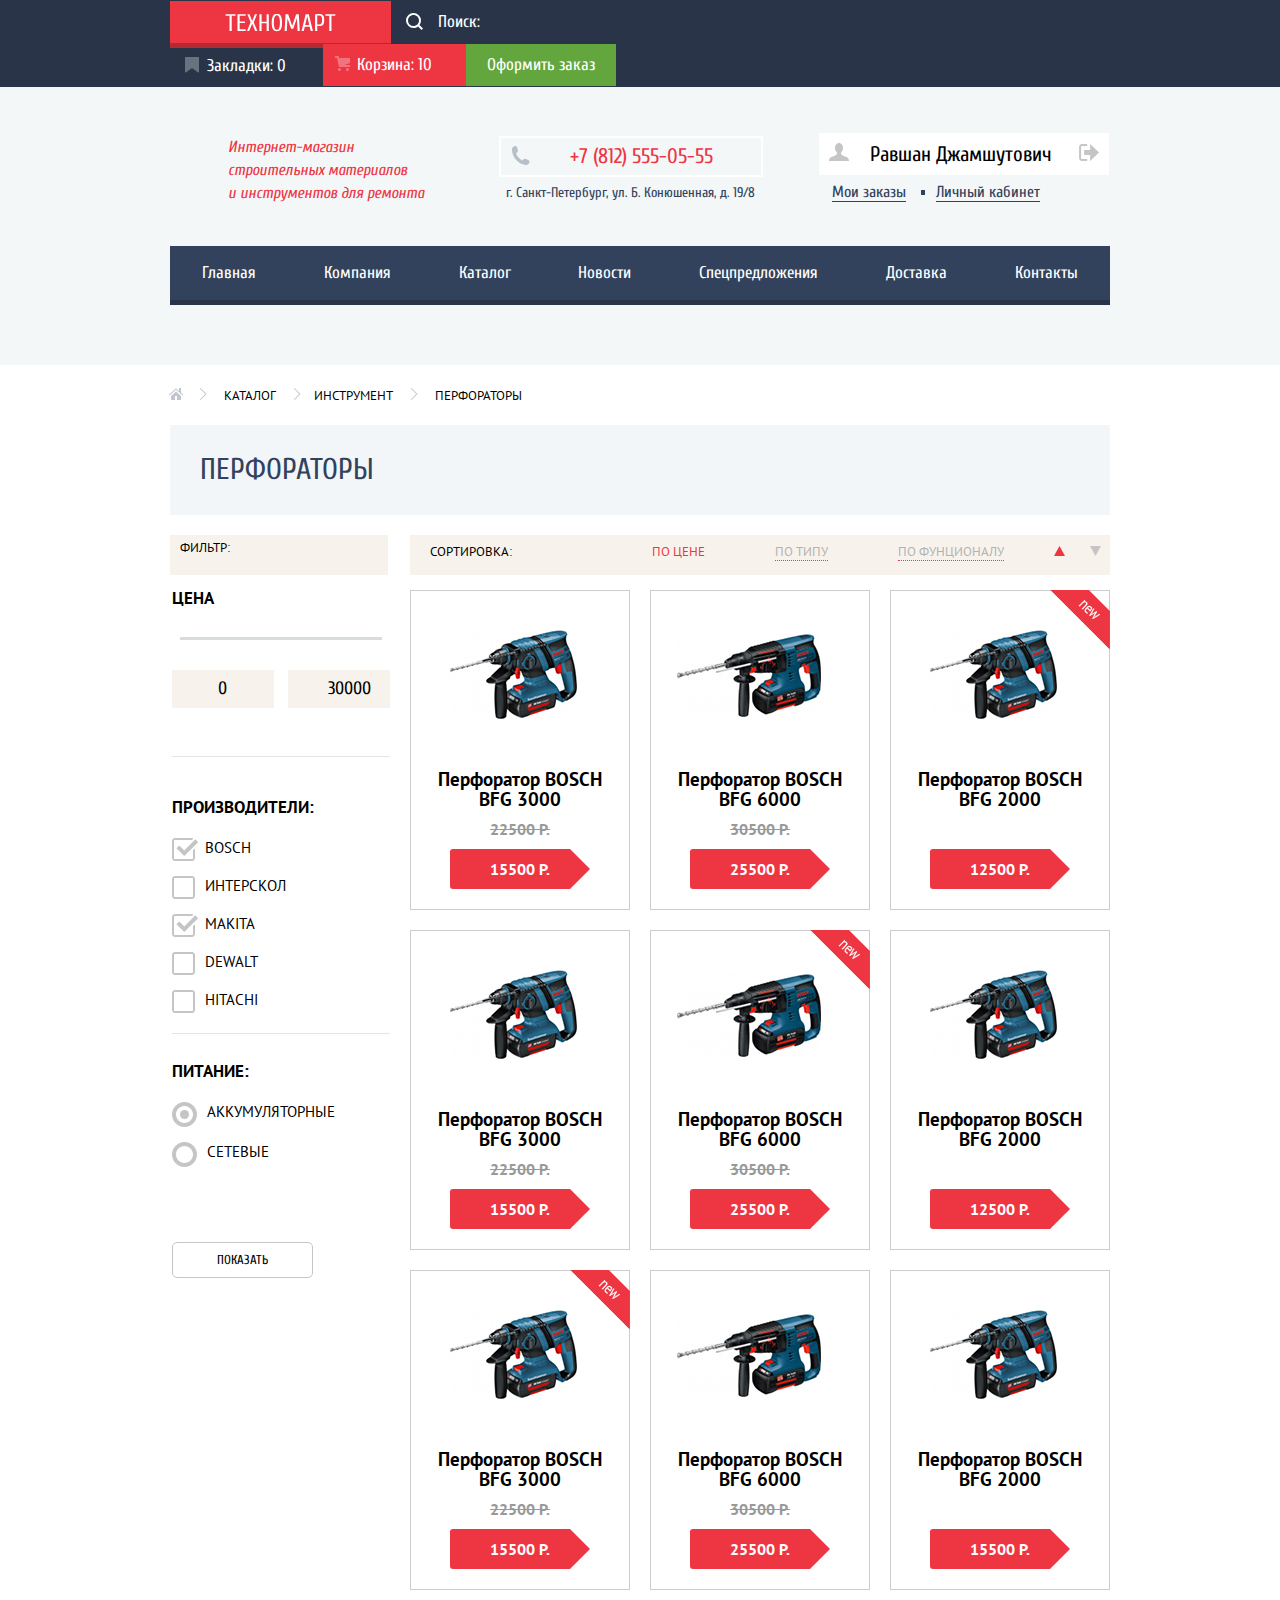
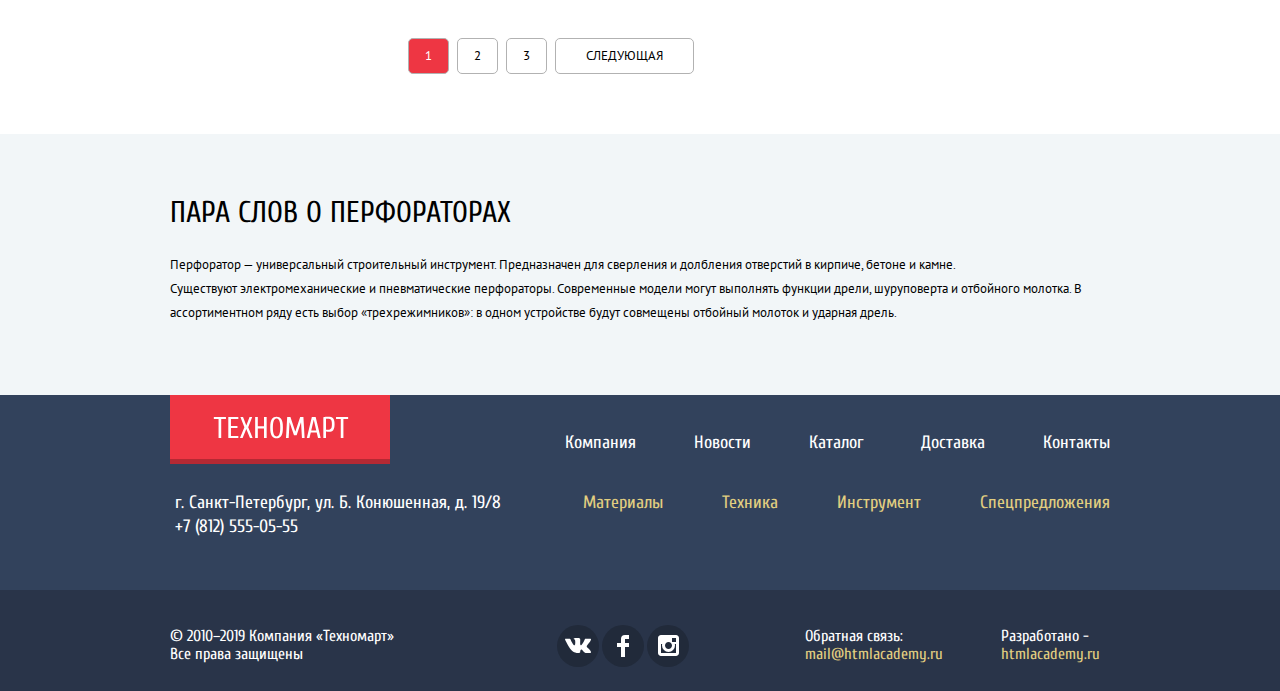
==== commit d7a8d5b5: "Подача №3" ====
--- a/catalog.html
+++ b/catalog.html
@@ -64,11 +64,11 @@
                       <h3 class="visually-hidden">Личный кабинет каталога</h3>
                           <ul class="user-navigation user-navigation-catalog">
                             <li class="personal-block">
-                              <a class="button button-log-in personal-area" aria-label="личный кабинет"><svg xmlns="http://www.w3.org/2000/svg" width="18" height="18" viewBox="0 0 18 18">
+                              <a class="button button-log-in personal-area" aria-label="личный кабинет"><svg xmlns="http://www.w3.org/2000/svg" width="36" height="18" viewBox="0 0 36 18">
                                 <path fill="#c5c5c5" d="M17.881 14.166c-2.144-.735-4.256-1.666-5.207-2.39-.657-.501-.77-1.618-.517-2.415 1.118-.903 1.864-2.477 1.864-4.278C14.021 2.276 12.221 0 10 0S5.979 2.276 5.979 5.083c0 1.801.746 3.374 1.863 4.277.253.798.141 1.915-.517 2.416-.95.724-3.063 1.654-5.207 2.39S0 18 0 18h20s.025-3.099-2.119-3.834z"/>
                                 </svg>
                                 Равшан Джамшутович
-                                <svg xmlns="http://www.w3.org/2000/svg" width="63" height="17" viewBox="-42 0 63 17"><g fill="#c5c5c5">
+                                <svg xmlns="http://www.w3.org/2000/svg" width="42" height="17" viewBox="-21 0 42 17"><g fill="#c5c5c5">
                                 <path fill="#c5c5c5" d="M21 8.5L12.125 0v6h-6v5h6v6z"/>
                                 <path fill="#c5c5c5" d="M3.106 13.952V3.048c.018-.376.171-1.057 1.01-1.057h5.027V0H4.116C1.938 0 1.112 1.81 1.087 3.027v10.946C1.112 15.189 1.938 17 4.116 17h5.027v-1.99H4.116c-.839 0-.992-.683-1.01-1.058z"/></g>
                                 </svg>
--- a/css/min-style.css
+++ b/css/min-style.css
@@ -1 +1 @@
-@keyframes dance{0%{transform:translateY(-2000px)}70%{transform:translateY(30px)}90%{transform:translateY(-10px)}to{transform:translateY(0)}}@keyframes error{0%,to{transform:translate(0)}10%,30%,50%,70%,90%{transform:translate(-20px,-20px)}20%,40%,60%,80%{transform:translate(20px,20px)}}body{margin:0;padding:0;font-family:'Cuprum','Arial',sans-serif;font-size:18px;line-height:24px;font-weight:400;color:#000;text-transform:none;background-color:#fff}html{box-sizing:border-box}img{max-width:100%;height:auto}a{text-decoration:none}.button{text-align:center;color:#fff;vertical-align:middle;border:0}.visually-hidden{position:absolute;width:1px;height:1px;margin:-1px;border:0;padding:0;clip:rect(0 0 0 0);overflow:hidden}.container{width:940px;margin:0 auto;padding:0 10px}.main-navigation-wrapper,.main-wrapper{width:100%;margin-top:0;background-color:#293449}.main-navigation-wrapper .container{display:flex;justify-content:flex-start;align-items:center;flex-wrap:wrap}.main-wrapper{background-color:#f3f7f8;padding-bottom:65px;padding-top:20px;margin-bottom:60px}.main-header-info{display:flex;justify-content:space-around;align-items:center;margin-top:11px;margin-bottom:23px}.site-navigation{display:flex;justify-content:space-between;align-items:center;width:940px;margin:0;padding:0}.site-navigation a{display:block;padding:15px 32px}.site-navigation-wrapper{width:100%;margin-top:10px;background-color:#32425c;box-shadow:0 5px 0 0 #293449}.user-navigation{display:flex;justify-content:center;align-items:center;margin-right:-27px}.list-products-wrapper{display:flex;align-items:center;justify-content:space-between;background-color:#f9f5f0;width:940px;height:90px;margin-bottom:20px;margin-left:10px}.list-products h2{margin-left:28px;text-transform:uppercase;font-weight:400;color:#32425c;font-size:30px;line-height:30px}.features-list{display:flex;justify-content:space-around;padding:0;margin:-4px 0 0}.features-list a,.features-list h3,.features-list img,.features-list li{display:block;text-align:center;margin-bottom:20px}.feature-item{width:218px;display:flex;flex-direction:column;align-items:center}.fabricator-list{display:flex;justify-content:space-between;flex-wrap:wrap;padding:0;margin-left:10px}.fabricator-item{display:flex;justify-content:center;align-items:center;width:218px;height:143px;margin-bottom:20px;border:1px solid #ccc}.index-columns{display:flex;justify-content:space-between;padding:0;margin-bottom:-1px}.about{width:535px}.contacts{width:300px}.footer-nav{margin-bottom:25px}.site-navigation-footer{width:940px;margin:0;padding:0;display:flex;justify-content:space-between}.footer-nav-wrapper{width:100%;background-color:#32425c}.logo-tehnomart-footer{display:flex;justify-content:center;align-items:center;background-color:#ee3643;box-shadow:0 5px 0 0 #b52933;padding:19px 5px;max-width:210px;margin:0 0 20px}.address{display:inline-block;vertical-align:top;width:350px;margin-top:12px;margin-left:5px}.address a{color:#fff}.footer-button{margin:0;padding:0;display:flex;flex-wrap:wrap;justify-content:space-between;flex-direction:row;align-items:flex-start}.footer-button li:nth-child(-n+5){margin-top:35px;margin-left:40px;margin-bottom:-32px}.footer-button li:nth-child(n+6){margin-left:58px}.second-footer{justify-content:center}.second-footer,.social-list,.social-list a{display:flex;align-items:center}.social-list{list-style:none;margin:20px 0 0 105px;padding:0}.social-list a{justify-content:center;margin:0 3px 0 0;width:42px;height:42px;background-color:#212a3a;border-radius:50%;outline:0}.social-list a:focus,.social-list a:hover{background-color:#ee3643}.social-list a:active{background-color:#ee3643}.second-footer-wrapper{width:100%;background-color:#293449;display:flex;justify-content:center;align-items:center;margin-top:8px;padding-bottom:10px}.footer-info{display:flex;justify-content:space-between;align-items:center;width:940px}.footer-security{display:flex;font-size:16px;line-height:18px;margin-top:35px}.feedback,.footer-copyright{display:flex;flex-direction:column;flex-wrap:wrap;margin-top:37px}.feedback{margin-left:55px}.feedback b,.footer-copyright b{font-weight:400}.footer-copyright{margin-right:10px}.feedback a,.footer-copyright a{font-size:16px;line-height:18px}.footer-copyright b{text-align:left}.search-icon input[type=text]{box-sizing:border-box;border:0;font-family:'Cuprum','Arial',sans-serif;font-size:17px;background-color:#293449;background-image:url(../img/svg/icon-search.svg);background-position:15px center;background-repeat:no-repeat;color:#fff;padding:12px 74px 12px 47px;margin-left:0;opacity:1;outline:0}.search-icon input[type=text]:focus,.search-icon input[type=text]:hover{background-image:url(../img/svg/icon-red-search.svg);background-color:#fff;color:#000;border:0}::placeholder{color:#fff}.search-icon input[type=text]:focus::placeholder,.search-icon input[type=text]:hover::placeholder{color:red}.button-icon{position:relative;display:flex;justify-content:space-between;align-items:center}.button-basket,.button-basket-2{display:flex;justify-content:center;align-items:center;padding:13px 37px 12px}.button-basket{margin-right:0;margin-left:0}.button-basket-2{margin-right:0}.button-icon .button-basket-2::before,.button-icon .button-basket::before{position:absolute;content:url(../img/svg/icon-bookmark.svg);top:15px;left:15px;width:14px;height:16px;opacity:.3;display:flex;align-items:center}.button-icon .button-basket-2::before{content:url(../img/svg/icon-cart.svg);top:14px;left:165px}.button-icon .button-basket-2:focus::before,.button-icon .button-basket-2:hover::before,.button-icon .button-basket:focus::before,.button-icon .button-basket:hover::before{opacity:1}.button-icon .button-basket-2:focus,.button-icon .button-basket-2:hover,.button-icon .button-basket:focus,.button-icon .button-basket:hover{background-color:#212a3a}.button-icon .button-basket-2:active,.button-icon .button-basket:active{color:#a2a5a9}.button-icon .button-basket-2:active::before,.button-icon .button-basket:active::before{opacity:.3}.user-navigation .button-log-in{padding:11px 20px}.user-navigation .button-sign-up{padding:11px 25px}.button-log-in:focus path,.button-log-in:hover path{fill:#32425c}.button-log-in:active path{fill:#c5c5c5}.main-navigation{color:#fff}.main-navigation .search{background-color:#293449}.checkout,.main-navigation,.main-navigation .button-basket{font-size:17px;line-height:18px}.main-navigation .button-basket-2:active,.main-navigation .button-basket:active{color:#b2b2b2}.checkout{background-color:#63a63e;color:#fff;padding:12px 21px}.checkout:focus,.checkout:hover{background-color:#5fbb2d;color:#fff}.checkout:active{background-color:#518534;color:#a8c29a}.site-navigation{list-style:none;font-size:17px;font-height:17px;color:#fff}.site-navigation .button:focus,.site-navigation .button:hover{background-color:#273652}.site-navigation .button:active{background-color:#1d2739;color:#b2b2b2}.logo-tehnomart{background-color:#ee3643;box-shadow:0 5px 0 0 #b52933;padding:6px 34px;max-width:220px}.logo-tehnomart:focus,.logo-tehnomart:hover{background-color:#ca2c37;box-shadow:0 5px 0 0 #8e1e26}.header-info{font-size:16px;line-height:23px;font-style:italic;color:#ee3643;margin-left:38px}.about ul,.header-contacts ul,.list-products ul,.personal-user ul{list-style:none}.contacts-phone,.header-contacts{display:flex;justify-content:flex-start;align-items:center}.contacts-phone{justify-content:center;flex-wrap:wrap;padding:6px 48px 7px 69px;font-size:21px;color:#ee3643;border:2px solid #fff;position:relative;margin-left:0;margin-bottom:4px}.contacts-phone a{color:#ee3643}.contacts-phone:before,.header-contacts-catalog .contacts-phone:before{position:absolute;content:url(../img/svg/icon-phone.svg);top:8px;left:10px}.contacts-address{font-size:14px;line-height:24px;color:#32425c;display:flex;justify-content:space-between;align-items:center;margin-left:7px}.personal-user{display:flex;justify-content:flex-end;align-items:center;margin-top:-25px}.user-navigation a{color:#000;background-color:#fff;margin-right:10px;padding:11px 0;font-size:21px}.user-navigation .button:focus,.user-navigation .button:hover{color:#ee3643}.user-navigation .button:active{color:#b2b2b2}.promo{width:940px;display:flex;flex-wrap:wrap;justify-content:space-around;margin-left:-5px;margin-bottom:-10px}.promo section:not(.slider-photo){width:300px;height:123px;margin-bottom:20px}.block-1{margin-right:5px}.block-3,.block-4,.block-5{margin-right:-12px}.promo b:not(.slider-name){display:inline-block;font-size:24px;line-height:50px;font-weight:700;color:#fff;margin-left:21px;margin-top:10px}.promo a:not(.button-promo){display:inline-block;vertical-align:top;padding:7px 23px;font-size:14px;text-transform:uppercase;color:#fff;border:0 solid transparent;border-radius:3px;margin-right:50px;margin-left:25px;margin-top:2px}.promo .block-3 a,.promo .block-5 a{margin-right:0;margin-left:-80px;margin-top:61px;padding:7px 30px}.promo .block-5 a{margin-left:-90px;padding:7px 36px}.promo .flag{position:absolute;top:-1px;right:-1px;width:60px;height:60px;text-indent:-1000px;overflow:hidden;z-index:20}.promo .flag-new{background:url(../img/new-flag.png) no-repeat 0 0}.block-1 a,.block-5 a{background-color:#e5ac40}.block-1 a:focus,.block-1 a:hover,.block-5 a:focus,.block-5 a:hover{background-color:#c49437}.block-1 a:active,.block-5 a:active{background-color:#a37b2e}.block-2 a{background-color:#35a9cc}.block-2 a:focus,.block-2 a:hover{background-color:#2e94b3}.block-2 a:active{background-color:#28819c}.block-3 a{background-color:#c682c2}.block-3 a:focus,.block-3 a:hover{background-color:#a66ca2}.block-3 a:active{background-color:#915e8e}.block-4 a{background-color:#80c180}.block-4 a:focus,.block-4 a:hover{background-color:#71a871}.block-4 a:active{background-color:#659465}.promo .block-1{background-color:#ffbf47;background-image:url(../img/svg/icon-1.svg);background-position:210px center;background-repeat:no-repeat;position:relative;order:-6;margin-left:0}.promo .block-2,.promo .block-3{background-color:#3bbce3;background-image:url(../img/svg/icon-2.svg);background-position:195px center;background-repeat:no-repeat;order:-5}.promo .block-3{background-color:#dc91d8;background-image:url(../img/svg/icon-3.svg);background-position:190px center;order:-4}.promo .block-4,.promo .block-5{background-color:#8ed78f;background-image:url(../img/svg/icon-4.svg);background-position:197px center;background-repeat:no-repeat}.promo .block-5{background-color:#ffbf47;background-image:url(../img/svg/icon-5.svg);background-position:193px center;order:1;margin-top:-187px;margin-left:638px}.slider-photo{display:flex;order:-3;width:620px;margin-bottom:64px}.slide-2,.slider-list input[type=radio],.slider-name-off{display:none}.slider-name-show{display:block}.slide-1 b,.slide-2 b{position:absolute;top:22px;left:20px;z-index:20;font-weight:700;text-decoration:uppercase;color:#fff;font-size:36px;line-height:36px}.slide-1 p,.slide-2 p{position:absolute;top:41px;left:23px;z-index:20;color:#fff;font-size:18px;line-height:24px}.slider-list{position:relative}.slider{width:200%;transition:transform .8s ease}.slider img{float:left;width:620px;height:266px}.slider-inner{overflow:hidden}.slider-controls{position:absolute;top:218px;left:290px;margin-bottom:10px;z-index:10}.slider-controls label{display:inline-block;vertical-align:top;margin:0 3px;width:7px;height:7px;background-color:#fff;border:2px solid #fff;border-radius:50%;cursor:pointer}#btn-1:checked~.slider-controls label[for=btn-1],#btn-2:checked~.slider-controls label[for=btn-2]{background-color:#ee3643}#btn-1:checked~.slider-inner .slider{transform:translate(0)}#btn-2:checked~.slider-inner .slider{transform:translate(-620px)}#btn-1:checked~.slider-active label:nth-child(1),#btn-2:checked~.slider-active label:nth-child(1){background:url(../img/svg/icon-left.svg) no-repeat;position:absolute;width:22px;height:40px;top:112px;left:24px;z-index:20;cursor:pointer}#btn-1:checked~.slider-active label:nth-child(2),#btn-2:checked~.slider-active label:nth-child(2){background:url(../img/svg/icon-right.svg) no-repeat;position:absolute;width:22px;height:40px;top:112px;left:572px;z-index:20;cursor:pointer}.button-promo{position:absolute;top:205px;left:20px;z-index:10;display:flex;align-items:center;justify-content:center;padding:10px 47px;background-color:#ee3643;border-radius:5px;font-weight:700;font-size:14px;line-height:18px;text-transform:uppercase;color:#fff}.button-promo:focus,.button-promo:hover{background-color:#ca2c37}.button-promo:active{background-color:#ba2732}.about .button-red,.button-red,.contacts a,.list-products .button-red,.list-products .button-red a{display:flex;align-items:center;justify-content:center;padding:10px 52px;background-color:#ee3643;border-radius:5px;font-weight:400;font-size:14px;line-height:18px;text-transform:uppercase;color:#fff}.button-red:focus,.button-red:hover{background-color:#ca2c37}.button-red:active{background-color:#ba2732}.button-red-2{margin-right:25px;margin-top:-5px}.popular-manufacturer .button-red-2{margin-top:-3px;padding:11px 70px}.contacts a:nth-child(2){display:flex;justify-content:center;align-items:center;margin-top:38px;margin-bottom:86px;padding:11px 0}.list-products{margin-left:-8px}.list-products li:focus,.list-products li:hover{box-shadow:0 0 20px rgba(41,52,73,.5)}.popular-manufacturer li:active{box-shadow:0 0 20px rgba(41,52,73,.5)}.contacts h2{font-weight:400}.about h2,.contacts h2,.service h2,.sub-menu h4{font-size:30px;line-height:30px;text-transform:uppercase}.about h2{font-weight:400;margin-bottom:30px}.about,.about li,.service-menu ul{position:relative}.about li{font-size:18px;line-height:20px;font-weight:400;margin-bottom:15px;margin-left:25px}.about li::before{content:"";position:absolute;top:10px;left:-35px;width:25px;height:2px;background-color:#ee3643}.service p{margin-bottom:60px}.service h2{font-weight:400;margin-top:-3px}.service-wrapper{background-color:#f4f8f9;width:100%;margin-top:65px;margin-bottom:55px;padding-top:70px;padding-bottom:95px}.service-menu ul{list-style:none;margin:0;padding:0}.service-list a{display:inline-block;vertical-align:top;background-color:#32425c;color:#fff;padding:15px 15px 20px;font-size:21px;line-height:30px;width:210px;margin-bottom:-1px}.sub-menu h4{font-size:36px;line-height:36px;color:#32425c;font-weight:400}.sub-menu p{font-family:'PT Sans','Arial',sans-serif;font-size:13px;line-height:24px;color:#000}.sub-menu h4,.sub-menu img,.sub-menu p{display:inline-block;vertical-align:top;position:absolute}.service-menu h4,.service-menu img,.service-menu p{display:block}.sub-menu-1 h4{top:-107px;left:320px}.sub-menu-1 p{top:-11px;left:320px}.sub-menu-1 img{top:-40px;left:470px}.sub-menu-2 h4{left:320px;top:-170px}.sub-menu-2 p{left:320px;top:-75px}.sub-menu-2 img{top:-125px;left:550px}.sub-list-3 h4{left:320px;top:-235px}.sub-list-3 p{left:320px;top:-140px}.sub-list-3 img{left:450px;top:-190px}.sub-menu{position:absolute}.service-menu{position:relative}.button-service{position:absolute;top:-50px;left:320px;display:flex;align-items:center;justify-content:center;padding:10px 30px;background-color:#ee3643;border-radius:5px;font-weight:700;font-size:14px;line-height:18px;text-transform:uppercase;color:#fff}.service-list a:focus,.service-list a:hover,.service-menu .current a:focus,.service-menu .current a:hover{background-color:#293449;color:#fff}.current .current-delivery-link,.service-list a:active,.service-menu .current a:active{background-color:#fff;color:#000}.current-none,.filter-catalog input[type=checkbox],.filter-catalog input[type=radio],.filter-catalog input[type=range],.sub-list,.sub-menu-2,.sub-menu-3{display:none}.service-main .current-delivery,.service-show{display:block}.maps{margin-top:36px}.maps a{padding:0;border:0;text-decoration:0;outline:0}.about p,.contacts p,.service p{font-family:'PT Sans','Arial',sans-serif;font-size:13px;line-height:24px}.about .list{font-size:18px;line-height:20px}.about .button-red-4{position:absolute;display:flex;justify-content:center;align-items:center;bottom:87px;left:0;font-family:'Cuprum','Arial',sans-serif;font-weight:400;padding:10px 40px}.about .list li{margin-bottom:20px}.about .list{margin-left:-30px}.about p{margin-bottom:22px}.button-icon-catalog{position:relative}.bookmarks-catalog{margin:0}.basket-catalog{margin:0;background-color:#ee3643;padding:12px 35px}.button-icon-catalog .basket-catalog:focus,.button-icon-catalog .basket-catalog:hover{background-color:#eb2331}.button-icon-catalog .basket-catalog:active{background-color:#c9303b}.basket-catalog::before{position:absolute;top:0;left:50px;content:url(../img/svg/icon-cart.svg);width:14px;height:16px;opacity:.3}.checkout-catalog{margin:0}.header-info-catalog{margin-left:30px}.header-contacts-catalog ul{list-style:none}.header-contacts-catalog{display:flex;justify-content:flex-start;align-items:center;margin-left:-20px}.header-contacts-catalog .contacts-phone{display:flex;justify-content:center;align-items:center;flex-wrap:wrap;padding:6px 48px 7px 69px;font-size:21px;color:#ee3643;border:2px solid #fff;position:relative;margin-left:0;margin-bottom:4px}.header-contacts-catalog .contacts-phone a{color:#ee3643}.header-contacts-catalog .contacts-address{font-size:14px;line-height:24px;color:#32425c;display:flex;justify-content:space-between;align-items:center;margin-left:7px}.user-navigation-catalog,.user-navigation-catalog a{padding:0}.personal-user-catalog{display:flex;flex-direction:column;margin-top:-5px;margin-right:0}.personal-user-catalog .block-area{display:flex;flex-direction:row;justify-content:space-around;margin-top:-10px;margin-left:-70px}.personal-user-catalog .personal-area{margin:0;padding:10px;line-height:21px}.personal-user-catalog .personal-block{display:flex;justify-content:center;margin-left:0}.catalog-item a,.list-breadcrumbs a,.personal-user-catalog .personal-area:hover{color:#000}.personal-user-catalog .personal-area:active{color:#cacaca}.personal-user-catalog .button-area,.personal-user-catalog .button-order{display:flex;font-size:16px;line-height:18px;color:#32425c;border-bottom:1px solid #32425c;background-color:transparent}.personal-user-catalog .button-order{margin-left:0}.personal-user-catalog .button-area{position:relative;margin-left:30px}.personal-user-catalog .button-area:before{position:absolute;top:7px;left:-15px;content:"";width:4px;height:5px;background-color:#32425c}.personal-user-catalog .button-area:focus,.personal-user-catalog .button-area:hover,.personal-user-catalog .button-order:focus,.personal-user-catalog .button-order:hover{color:#ee3643;border-bottom:1px solid #ee3643}.personal-user-catalog .button-area:active,.personal-user-catalog .button-order:active{color:#cacaca;border-bottom:1px solid #cacaca}.main-wrapper-catalog{margin-bottom:0}.list-breadcrumbs{font-family:'PT Sans','Arial',sans-serif;list-style:none;color:#000;text-transform:uppercase;font-size:13px;line-height:18px;margin-left:-52px;margin-top:22px}.list-breadcrumbs li{margin-right:14px}.list-breadcrumbs li img{margin-right:3px;margin-left:10px}.list-breadcrumbs li:nth-child(2) img,.list-breadcrumbs li:nth-child(3) img{margin-left:15px}.list-breadcrumbs li:nth-child(3){margin-left:-4px}.list-breadcrumbs a:focus,.list-breadcrumbs a:hover{box-shadow:0 0 0 0 #fff}.sorting{list-style:none}.catalog-main-wrapper h2{font-size:30px;line-height:30px;color:#32425c;text-transform:uppercase;padding-top:30px;padding-left:30px;margin-top:20px;font-weight:400}.catalog-column fieldset{border:0;padding:0}.main-catalog .catalog-main .catalog-column{display:flex;flex-direction:column;justify-content:flex-start;margin:0;padding:0}.main-catalog .catalog-main .catalog-list{margin:0;padding:0}.main-catalog .catalog-main .sorting-wrapper{margin-left:10px}.main-catalog .catalog-main .catalog-products{margin:0;padding:0}.catalog-main .catalog-item-2{margin-right:0;margin-left:20px}.catalog-list-2 li:nth-child(3n+1){margin-left:-40px}.catalog-products ul{margin-top:15px;list-style:none;display:flex;flex-wrap:wrap;justify-content:flex-end;align-items:center}.filter-1-wrapper{background-color:#f7f3ec;height:40px;width:218px;margin-bottom:8px}.filter-1 b{font-family:'PT Sans','Arial',sans-serif;font-weight:400;font-size:13px;line-height:18px;text-transform:uppercase;margin-left:10px;margin-top:0}.catalog-column hr{height:1px;color:#e5e5e5;background:#e5e5e5;font-size:0;border:0;margin-bottom:7px;margin-top:20px}.filter-catalog .slider-price{margin-bottom:28px}.catalog-column hr:nth-child(2){margin-bottom:0}.filter-catalog legend:not(.main-filter){font-family:'PT Sans','Arial',sans-serif;font-weight:800;font-size:17px;line-height:30px;text-transform:uppercase;margin-left:0;margin-top:0;margin-bottom:16px}.filter-catalog .power{margin-top:15px}.catalog-column .filter-catalog,.selector{position:relative}.selector{width:218px;color:#000;-webkit-box-sizing:border-box;-ms-box-sizing:border-box;box-sizing:border-box}.selector .price-slider{text-align:center;display:-webkit-box;display:-ms-flexbox;display:flex;-ms-flex-wrap:wrap;flex-wrap:wrap;-webkit-box-pack:justify;-ms-flex-pack:justify;justify-content:space-between;-webkit-box-align:center;-ms-flex-align:center;align-items:center;position:relative;padding-top:17px}@media (min-width:218px){.selector .price-slider{padding-top:8px}}.selector .price-slider:before,.selector .slider-price:before{position:absolute;top:50%;left:0;margin-top:0;color:#39c9a9;content:attr(data-currency);-webkit-transform:translateY(-50%);transform:translateY(-50%)}.selector #slider-range{width:90%;margin-bottom:30px;border:0;background:#d7dcde;height:3px;margin-left:8px;margin-right:8px}@media (min-width:218px){.selector #slider-range{width:100%}}.selector .ui-slider-handle{border-radius:50%;background-color:#39c9a9;border:0;top:-14px;outline:0;width:21px;height:21px}@media (min-width:218px){.selector .ui-slider-handle{top:-7px;width:16px;height:16px}}.selector .ui-slider-range{background-color:#00ca74}.selector .slider-price{position:relative;display:inline-block;vertical-align:top;padding:5px 40px;width:10%;background-color:#f7f3ec;line-height:28px;text-align:center}.selector .slider-price:before{left:13px}.filter-catalog input[type=checkbox]+label,.filter-catalog input[type=radio]+label{display:flex;margin-bottom:15px;text-align:left;font-family:'PT Sans','Arial',sans-serif;font-size:15px;line-height:20px;text-transform:uppercase}.filter-catalog label{display:flex}.filter-catalog input[type=checkbox]+label::before{content:url(../img/svg/checkbox-off.svg);display:inline-block;flex-direction:row;width:23px;height:23px;margin-right:10px;text-align:left}.filter-catalog input[type=checkbox]:checked+label::before{content:url(../img/svg/checkbox-on.svg);display:inline-block;flex-direction:row;width:26px;height:23px;margin-right:7px;text-align:left}.filter-catalog input[type=radio]+label::before{content:url(../img/svg/radio-off.svg);display:flex;flex-direction:row;width:25px;height:25px;margin-right:10px}.filter-catalog input[type=radio]:checked+label::before{content:url(../img/svg/radio-on.svg);display:flex;flex-direction:row;width:25px;height:25px;margin-right:10px}.filter-catalog .button-show{font-family:'Cuprum','Arial',sans-serif;font-size:13px;line-height:18px;color:#000;background-color:#fff;text-transform:uppercase;padding:8px 44px;border:1px solid #c5c5c5;border-radius:5px;margin-top:60px}.catalog-products{margin:0 auto 0 0;font-size:0}.catalog-item{position:relative;display:flex;flex-direction:column;width:218px;margin-right:0;margin-left:0;margin-bottom:20px;line-height:20px;font-weight:700;text-align:center;border:1px solid #ccc}.features-list li:last-child{margin-right:-10px}.catalog-column,.index-colums-catalog{display:flex}.catalog-column-2{display:flex;justify-content:flex-end;flex-wrap:wrap}.list-breadcrumbs{display:flex}.catalog-main-wrapper{background-color:#f2f6f8;width:940px;height:90px;margin-bottom:20px}.sorting-wrapper{background-color:#f7f3ec;margin-left:70px;width:700px;height:40px}.catalog-item h3,.sorting-wrapper li{font-family:'PT Sans','Arial',sans-serif}.sorting-wrapper li{display:inline-block;vertical-align:top;font-size:13px;line-height:18px;text-transform:uppercase}.about-catalog-wrapper{width:100%;background-color:#f2f6f8;padding-top:25px;padding-bottom:57px;margin-top:60px}.about-catalog-container{width:940px;margin:0 auto;padding:0 10px}.catalog-item{font-size:16px}.catalog-item .flag{position:absolute;top:-1px;right:-1px;width:60px;height:60px;text-indent:-1000px;overflow:hidden;z-index:20}.catalog-item .flag-new{background:url(../img/new-flag.png) no-repeat 0 0}.catalog-item .actions{position:absolute;top:0;left:0;width:218px;height:88px;padding:40px 0;background-color:rgba(255,255,255,.9);z-index:10;display:none}.catalog-item .actions .bookmark,.catalog-item .actions .buy{display:flex;justify-content:center;width:129px;margin:0 auto 7px;padding:7px 0;background-color:#63a63e;border:3px solid #63a63e;border-bottom-color:#367315;border-radius:3px;color:#fff;font-size:14px;font-weight:400;font-family:"Cuprum",'Arial',sans-serif;line-height:18px;text-decoration:none;text-transform:uppercase}.catalog-item .actions .bookmark{color:#32425c;background:#fff;border-bottom-color:#63a63e}.actions .buy::before{display:inline-block;vertical-align:top;content:url(../img/svg/icon-cart.svg);top:0;left:-20px;width:14px;height:16px;opacity:.3}.catalog-item:hover .actions{display:block}.actions .bookmark:hover{border-color:#32425c}.actions .bookmark:active{border-color:#c1c6ce;color:#c1c6ce}.actions .buy:hover{background-color:#5fbb2d;border-top-color:#5fbb2d;border-right-color:#5fbb2d;border-left-color:#5fbb2d}.actions .buy:active::before,.actions .buy:hover::before{opacity:1}.actions .buy:active{background-color:#518534;border-color:#518534}.catalog-item .image{width:218px;height:168px}.catalog-item .image img{max-width:100%}.catalog-item h3{min-height:40px;padding:0 25px;margin-top:-11px;margin-bottom:-11px}.catalog-item-2 h3{margin-top:8px;margin-bottom:-5px}.catalog-products .catalog-item-2 .price{margin:0 auto 20px}.catalog-item .delete{font-family:'PT Sans','Arial',sans-serif;min-height:20px;margin-top:15px;margin-bottom:10px;color:#999;text-decoration:line-through}.catalog-item .price{font-family:'PT Sans','Arial',sans-serif;position:relative;width:80px;margin:10px auto 20px;padding:10px 30px;color:#fff;background:#ee3643;border-radius:3px}.catalog-item .price:after{content:"";position:absolute;top:0;right:-20px;width:0;height:0;border:20px solid #fff;border-left-color:#ee3643}.catalog-products li:focus,.catalog-products li:hover{box-shadow:0 0 20px rgba(41,52,73,.5)}.sorting a{text-decoration:none;color:#000}.sorting{margin:8px 0 0 -20px}.sorting li:first-child{margin-right:135px}.sorting li:nth-child(2) a{margin-right:65px;color:#ee3643}.sorting li:nth-child(3) a,.sorting li:nth-child(4) a{margin-right:65px;color:#b2b2b2;border-bottom:1px dotted #ee3643}.sorting li:nth-child(4) a{margin-right:45px}.sorting li:nth-child(2) a:focus,.sorting li:nth-child(2) a:hover,.sorting li:nth-child(3) a:focus,.sorting li:nth-child(3) a:hover,.sorting li:nth-child(4) a:focus,.sorting li:nth-child(4) a:hover{color:#000;border-bottom:1px solid #ee3643}.sorting li:nth-child(2) a:active,.sorting li:nth-child(3) a:active,.sorting li:nth-child(4) a:active{color:#ee3643;border:0}.sorting li:nth-child(5){margin-right:20px}.sorting li:nth-child(5) path{fill:#ee3643}.sorting li:nth-child(6) path{fill:#c5c5c5}.sorting li:nth-child(5):focus path,.sorting li:nth-child(5):hover path,.sorting li:nth-child(6):focus path,.sorting li:nth-child(6):hover path{fill:#000}.sorting li:nth-child(5):active path,.sorting li:nth-child(6):active path{fill:#ee3643}.pagination{margin-top:28px}.pagination-container{width:940px;margin:0 auto;padding:0 10px}.pagination-list{display:flex;flex-wrap:wrap;padding:0;list-style:none;margin:0 0 0 238px}.pagination-item{margin-right:8px}.pagination-list .next-page{padding:8px 30px}.pagination-item:last-child{margin-right:0}.pagination-item a{display:block;padding:8px 16px;font-family:'PT Sans','Arial',sans-serif;font-size:13px;line-height:18px;background-color:#fff;color:#000;border:1px solid #b2b2b2;border-radius:5px;text-transform:uppercase}.pagination-item a:focus,.pagination-item a:hover{border:1px solid #999696}.pagination-item a:active{border:1px solid #ee3643}.current-pagination a{background-color:#ee3643;color:#fff}.current-pagination a:active,.current-pagination a:focus,.current-pagination a:hover{background-color:#ee3643;color:#fff}.about-catalog h4{font-size:30px;line-height:30px;color:#000;text-transform:uppercase;font-weight:400;margin-bottom:25px}.about-catalog p{font-family:'PT Sans','Arial',sans-serif;font-size:13px;line-height:24px}.footer-button{list-style:none}.footer-nav a{background:0 0;font-size:18px;line-height:24px}.button a:focus,.button a:hover,.button-second-line a:focus{text-decoration:underline}.button a:active{color:#8b96a4;text-decoration:none}.feedback .button,.feedback .button-second-line,.footer-button .button-second-line,.footer-copyright .button{color:#e1ce80}.button-secon-line a:focus,.button-second-line a:hover,.feedback .button:focus,.feedback .button:hover,.footer-copyright .button:focus,.footer-copyright .button:hover{color:#e1ce80;text-decoration:underline}.main-footer,.second-footer{color:#fff}.footer-button .button:focus,.footer-button .button:hover{text-decoration:underline}.footer-button .button:active{color:#b2b2b2;text-decoration:none}.footer-button .button-second-line:active{color:#998a6e;text-decoration:none}.footer-copyright{text-align:center}.feedback .button:active,.footer-copyright .button:active{color:#ee3643;text-decoration:none}.feedback b,.footer-copyright b{font-size:16px;line-height:18px}.modal{position:fixed;display:none;color:#000;background-color:#fff;box-shadow:0 30px 50px rgba(0,0,0,.7)}.modal-show{display:block;animation:dance .7s}.modal-error{animation:error .7s}.login-pop{top:25%;left:50%;margin-left:-330px;padding-top:40px;border-top:7px solid #ee3643;z-index:30}.list-popup{list-style:none}.modal-close{position:absolute;top:10px;right:10px;width:22px;height:22px;border:0;cursor:pointer;background-color:transparent;z-index:50}.modal-close::after,.modal-close::before{content:"";position:absolute;top:10px;right:2px;width:19px;height:3px;background-color:#ee3643;z-index:50}.modal-close::before{transform:rotate(45deg)}.modal-close::after{transform:rotate(-45deg)}.login-form input[type=text]{display:flex;justify-content:flex-start;box-sizing:border-box;padding:7px 40px 7px 20px;font:inherit;color:#000;text-transform:inherit;background-color:#fff;border:2px solid #dee3e4;border-radius:5px;margin-bottom:10px}.login-form input[type=text]::placeholder,textarea::placeholder{color:#dee3e4}.login-form label{display:block;font-size:18px;margin-bottom:13px}.login-form input:focus,.login-form input:hover,.login-form textarea:focus,.login-form textarea:hover{border-color:#b5b5b5}.login-form input:active,.login-form textarea:active{border-color:#ee3643}.login-form{display:flex;flex-wrap:wrap;justify-content:space-between;margin:15px 0}.login-form textarea{width:100%;height:114px;padding:12px 250px 12px 20px;box-sizing:border-box;border:2px solid #dee3e4;border-radius:5px;background-color:#fff;font-size:18px;resize:none;margin-bottom:37px}.modal-container{width:460px;padding:0 80px}.login-pop .modal-wrapper{margin:0;padding:37px 0;background-color:#f4f4f4;width:100%}.login-pop .button-red{width:460px;margin:0;padding:12px 0}.map-pop{top:50%;left:50%;width:970px;height:466px;margin-top:-445px;margin-left:-500px}.map-pop p{position:absolute;top:0;left:0;z-index:1}.iframe{frameborder:0;border:0}.map-pop iframe{position:relative;z-index:2;border:0}.login-pop-catalog{display:none}+@keyframes dance{0%{transform:translateY(-2000px)}70%{transform:translateY(30px)}90%{transform:translateY(-10px)}to{transform:translateY(0)}}@keyframes error{0%,to{transform:translate(0)}10%,30%,50%,70%,90%{transform:translate(-20px,-20px)}20%,40%,60%,80%{transform:translate(20px,20px)}}body{margin:0;padding:0;font-family:'Cuprum','Arial',sans-serif;font-size:18px;line-height:24px;font-weight:400;color:#000;text-transform:none;background-color:#fff}html{box-sizing:border-box}img{max-width:100%;height:auto}a{text-decoration:none}.button{text-align:center;color:#fff;vertical-align:middle;border:0}.visually-hidden{position:absolute;width:1px;height:1px;margin:-1px;border:0;padding:0;clip:rect(0 0 0 0);overflow:hidden}.container{width:940px;margin:0 auto;padding:0 10px}.main-navigation-wrapper,.main-wrapper{width:100%;margin-top:0;background-color:#293449}.main-navigation-wrapper .container{display:flex;justify-content:flex-start;align-items:center;flex-wrap:wrap}.main-wrapper{background-color:#f3f7f8;padding-bottom:65px;padding-top:20px;margin-bottom:60px}.main-header-info{display:flex;justify-content:space-around;align-items:center;margin-top:11px;margin-bottom:23px}.site-navigation{display:flex;justify-content:space-between;align-items:center;width:940px;margin:0;padding:0}.site-navigation a{display:block;padding:15px 32px}.site-navigation-wrapper{width:100%;margin-top:10px;background-color:#32425c;box-shadow:0 5px 0 0 #293449}.user-navigation{display:flex;justify-content:center;align-items:center;margin-right:-27px}.list-products-wrapper{display:flex;align-items:center;justify-content:space-between;background-color:#f9f5f0;width:940px;height:90px;margin-bottom:20px;margin-left:10px}.list-products h2{margin-left:28px;text-transform:uppercase;font-weight:400;color:#32425c;font-size:30px;line-height:30px}.features-list{display:flex;justify-content:space-around;padding:0;margin:-4px 0 0}.features-list a,.features-list h3,.features-list img,.features-list li{display:block;text-align:center;margin-bottom:20px}.feature-item{width:218px;display:flex;flex-direction:column;align-items:center}.fabricator-list{display:flex;justify-content:space-between;flex-wrap:wrap;padding:0;margin-left:10px}.fabricator-item{display:flex;justify-content:center;align-items:center;width:218px;height:143px;margin-bottom:20px;border:1px solid #ccc}.index-columns{display:flex;justify-content:space-between;padding:0;margin-bottom:-1px}.about{width:535px}.contacts{width:300px}.footer-nav{margin-bottom:25px}.site-navigation-footer{width:940px;margin:0;padding:0;display:flex;justify-content:space-between}.footer-nav-wrapper{width:100%;background-color:#32425c}.logo-tehnomart-footer{display:flex;justify-content:center;align-items:center;background-color:#ee3643;box-shadow:0 5px 0 0 #b52933;padding:19px 5px;max-width:210px;margin:0 0 20px}.address{display:inline-block;vertical-align:top;width:350px;margin-top:12px;margin-left:5px}.address a{color:#fff}.footer-button{margin:0;padding:0;display:flex;flex-wrap:wrap;justify-content:space-between;flex-direction:row;align-items:flex-start}.footer-button li:nth-child(-n+5){margin-top:35px;margin-left:40px;margin-bottom:-32px}.footer-button li:nth-child(n+6){margin-left:58px}.second-footer{justify-content:center}.second-footer,.social-list,.social-list a{display:flex;align-items:center}.social-list{list-style:none;margin:20px 0 0 105px;padding:0}.social-list a{justify-content:center;margin:0 3px 0 0;width:42px;height:42px;background-color:#212a3a;border-radius:50%;outline:0}.social-list a:focus,.social-list a:hover{background-color:#ee3643}.social-list a:active{background-color:#ee3643}.second-footer-wrapper{width:100%;background-color:#293449;display:flex;justify-content:center;align-items:center;margin-top:8px;padding-bottom:10px}.footer-info{display:flex;justify-content:space-between;align-items:center;width:940px}.footer-security{display:flex;font-size:16px;line-height:18px;margin-top:35px}.feedback,.footer-copyright{display:flex;flex-direction:column;flex-wrap:wrap;margin-top:37px}.feedback{margin-left:55px}.feedback b,.footer-copyright b{font-weight:400}.footer-copyright{margin-right:10px}.feedback a,.footer-copyright a{font-size:16px;line-height:18px}.footer-copyright b{text-align:left}.search-icon input[type=text]{box-sizing:border-box;-webkit-box-sizing:border-box;-moz-box-sizing:border-box;border:0;font-family:'Cuprum','Arial',sans-serif;font-size:17px;background-color:#293449;background-image:url(../img/svg/icon-search.svg);background-position:15px center;background-repeat:no-repeat;color:#fff;padding:12px 64px 12px 47px;margin-left:0;opacity:1;outline:0}.search-icon input[type=text]:focus,.search-icon input[type=text]:hover{background-image:url(../img/svg/icon-red-search.svg);background-color:#fff;color:#000;border:0}::placeholder{color:#fff}.search-icon input[type=text]:focus::placeholder,.search-icon input[type=text]:hover::placeholder{color:red}.button-icon{position:relative;display:flex;justify-content:space-between;align-items:center}.button-basket,.button-basket-2{display:flex;justify-content:center;align-items:center;padding:13px 37px 12px}.button-basket{margin-right:0;margin-left:0}.button-basket-2{margin-right:0}.button-icon .button-basket-2::before,.button-icon .button-basket::before{position:absolute;content:url(../img/svg/icon-bookmark.svg);top:15px;left:15px;width:14px;height:16px;opacity:.3;display:flex;align-items:center}.button-icon .button-basket-2::before{content:url(../img/svg/icon-cart.svg);top:14px;left:165px}.button-icon .button-basket-2:focus::before,.button-icon .button-basket-2:hover::before,.button-icon .button-basket:focus::before,.button-icon .button-basket:hover::before{opacity:1}.button-icon .button-basket-2:focus,.button-icon .button-basket-2:hover,.button-icon .button-basket:focus,.button-icon .button-basket:hover{background-color:#212a3a}.button-icon .button-basket-2:active,.button-icon .button-basket:active{color:#a2a5a9}.button-icon .button-basket-2:active::before,.button-icon .button-basket:active::before{opacity:.3}.user-navigation .button-log-in{padding:11px 20px}.user-navigation .button-sign-up{padding:11px 25px}.button-log-in:focus path,.button-log-in:hover path{fill:#32425c}.button-log-in:active path{fill:#c5c5c5}.main-navigation{color:#fff}.main-navigation .search{background-color:#293449}.checkout,.main-navigation,.main-navigation .button-basket{font-size:17px;line-height:18px}.main-navigation .button-basket-2:active,.main-navigation .button-basket:active{color:#b2b2b2}.checkout{background-color:#63a63e;color:#fff;padding:12px 21px}.checkout:focus,.checkout:hover{background-color:#5fbb2d;color:#fff}.checkout:active{background-color:#518534;color:#a8c29a}.site-navigation{list-style:none;font-size:17px;font-height:17px;color:#fff}.site-navigation .button:focus,.site-navigation .button:hover{background-color:#273652}.site-navigation .button:active{background-color:#1d2739;color:#b2b2b2}.logo-tehnomart{background-color:#ee3643;box-shadow:0 5px 0 0 #b52933;padding:6px 34px;max-width:220px}.logo-tehnomart:focus,.logo-tehnomart:hover{background-color:#ca2c37;box-shadow:0 5px 0 0 #8e1e26}.header-info{font-size:16px;line-height:23px;font-style:italic;color:#ee3643;margin-left:38px}.about ul,.header-contacts ul,.list-products ul,.personal-user ul{list-style:none}.contacts-phone,.header-contacts{display:flex;justify-content:flex-start;align-items:center}.contacts-phone{justify-content:center;flex-wrap:wrap;padding:6px 48px 7px 69px;font-size:21px;color:#ee3643;border:2px solid #fff;position:relative;margin-left:0;margin-bottom:4px}.contacts-phone a{color:#ee3643}.contacts-phone:before,.header-contacts-catalog .contacts-phone:before{position:absolute;content:url(../img/svg/icon-phone.svg);top:8px;left:10px}.contacts-address{font-size:14px;line-height:24px;color:#32425c;display:flex;justify-content:space-between;align-items:center;margin-left:7px}.personal-user{display:flex;justify-content:flex-end;align-items:center;margin-top:-25px}.user-navigation a{color:#000;background-color:#fff;margin-right:10px;padding:11px 0;font-size:21px}.user-navigation .button:focus,.user-navigation .button:hover{color:#ee3643}.user-navigation .button:active{color:#b2b2b2}.promo{width:940px;display:flex;flex-wrap:wrap;justify-content:space-around;margin-left:-5px;margin-bottom:-10px}.promo section:not(.slider-photo){width:300px;height:123px;margin-bottom:20px}.block-1{margin-right:5px}.block-3,.block-4,.block-5{margin-right:-12px}.promo b:not(.slider-name){display:inline-block;font-size:24px;line-height:50px;font-weight:700;color:#fff;margin-left:21px;margin-top:10px}.promo a:not(.button-promo){display:inline-block;vertical-align:top;padding:7px 23px;font-size:14px;text-transform:uppercase;color:#fff;border:0 solid transparent;border-radius:3px;margin-right:50px;margin-left:25px;margin-top:2px}.promo .block-3 a,.promo .block-5 a{margin-right:0;margin-left:-80px;margin-top:61px;padding:7px 30px}.promo .block-5 a{margin-left:-90px;padding:7px 36px}.promo .flag{position:absolute;top:-1px;right:-1px;width:60px;height:60px;text-indent:-1000px;overflow:hidden;z-index:20}.promo .flag-new{background:url(../img/new-flag.png) no-repeat 0 0}.block-1 a,.block-5 a{background-color:#e5ac40}.block-1 a:focus,.block-1 a:hover,.block-5 a:focus,.block-5 a:hover{background-color:#c49437}.block-1 a:active,.block-5 a:active{background-color:#a37b2e}.block-2 a{background-color:#35a9cc}.block-2 a:focus,.block-2 a:hover{background-color:#2e94b3}.block-2 a:active{background-color:#28819c}.block-3 a{background-color:#c682c2}.block-3 a:focus,.block-3 a:hover{background-color:#a66ca2}.block-3 a:active{background-color:#915e8e}.block-4 a{background-color:#80c180}.block-4 a:focus,.block-4 a:hover{background-color:#71a871}.block-4 a:active{background-color:#659465}.promo .block-1{background-color:#ffbf47;background-image:url(../img/svg/icon-1.svg);background-position:210px center;background-repeat:no-repeat;position:relative;order:-6;margin-left:0}.promo .block-2,.promo .block-3{background-color:#3bbce3;background-image:url(../img/svg/icon-2.svg);background-position:195px center;background-repeat:no-repeat;order:-5}.promo .block-3{background-color:#dc91d8;background-image:url(../img/svg/icon-3.svg);background-position:190px center;order:-4}.promo .block-4,.promo .block-5{background-color:#8ed78f;background-image:url(../img/svg/icon-4.svg);background-position:197px center;background-repeat:no-repeat}.promo .block-5{background-color:#ffbf47;background-image:url(../img/svg/icon-5.svg);background-position:193px center;order:1;margin-top:-187px;margin-left:638px}.slider-photo{display:flex;order:-3;width:620px;margin-bottom:64px}.slide-2,.slider-list input[type=radio],.slider-name-off{display:none}.slider-name-show{display:block}.slide-1 b,.slide-2 b{position:absolute;top:22px;left:20px;z-index:20;font-weight:700;text-decoration:uppercase;color:#fff;font-size:36px;line-height:36px}.slide-1 p,.slide-2 p{position:absolute;top:41px;left:23px;z-index:20;color:#fff;font-size:18px;line-height:24px}.slider-list{position:relative}.slider{width:200%;transition:transform .8s ease}.slider img{float:left;width:620px;height:266px}.slider-inner{overflow:hidden}.slider-controls{position:absolute;top:218px;left:290px;margin-bottom:10px;z-index:10}.slider-controls label{display:inline-block;vertical-align:top;margin:0 3px;width:7px;height:7px;background-color:#fff;border:2px solid #fff;border-radius:50%;cursor:pointer}#btn-1:checked~.slider-controls label[for=btn-1],#btn-2:checked~.slider-controls label[for=btn-2]{background-color:#ee3643}#btn-1:checked~.slider-inner .slider{transform:translate(0)}#btn-2:checked~.slider-inner .slider{transform:translate(-620px)}#btn-1:checked~.slider-active label:nth-child(1),#btn-2:checked~.slider-active label:nth-child(1){background:url(../img/svg/icon-left.svg) no-repeat;position:absolute;width:22px;height:40px;top:112px;left:24px;z-index:20;cursor:pointer}#btn-1:checked~.slider-active label:nth-child(2),#btn-2:checked~.slider-active label:nth-child(2){background:url(../img/svg/icon-right.svg) no-repeat;position:absolute;width:22px;height:40px;top:112px;left:572px;z-index:20;cursor:pointer}.button-promo{position:absolute;top:205px;left:20px;z-index:10;display:flex;align-items:center;justify-content:center;padding:10px 47px;background-color:#ee3643;border-radius:5px;font-weight:700;font-size:14px;line-height:18px;text-transform:uppercase;color:#fff}.button-promo:focus,.button-promo:hover{background-color:#ca2c37}.button-promo:active{background-color:#ba2732}.about .button-red,.button-red,.contacts a,.list-products .button-red,.list-products .button-red a{display:flex;align-items:center;justify-content:center;padding:10px 52px;background-color:#ee3643;border-radius:5px;font-weight:400;font-size:14px;line-height:18px;text-transform:uppercase;color:#fff}.button-red:focus,.button-red:hover{background-color:#ca2c37}.button-red:active{background-color:#ba2732}.button-red-2{margin-right:25px;margin-top:-5px}.popular-manufacturer .button-red-2{margin-top:-3px;padding:11px 70px}.contacts a:nth-child(2){display:flex;justify-content:center;align-items:center;margin-top:38px;margin-bottom:86px;padding:11px 0}.list-products{margin-left:-8px}.list-products li:focus,.list-products li:hover{box-shadow:0 0 20px rgba(41,52,73,.5)}.popular-manufacturer li:active{box-shadow:0 0 20px rgba(41,52,73,.5)}.contacts h2{font-weight:400}.about h2,.contacts h2,.service h2,.sub-menu h4{font-size:30px;line-height:30px;text-transform:uppercase}.about h2{font-weight:400;margin-bottom:30px}.about,.about li,.service-menu ul{position:relative}.about li{font-size:18px;line-height:20px;font-weight:400;margin-bottom:15px;margin-left:25px}.about li::before{content:"";position:absolute;top:10px;left:-35px;width:25px;height:2px;background-color:#ee3643}.service p{margin-bottom:60px}.service h2{font-weight:400;margin-top:-3px}.service-wrapper{background-color:#f4f8f9;width:100%;margin-top:65px;margin-bottom:55px;padding-top:70px;padding-bottom:95px}.service-menu ul{list-style:none;margin:0;padding:0}.service-list a{display:inline-block;vertical-align:top;background-color:#32425c;color:#fff;padding:15px 15px 20px;font-size:21px;line-height:30px;width:210px;margin-bottom:-1px}.sub-menu h4{font-size:36px;line-height:36px;color:#32425c;font-weight:400}.sub-menu p{font-family:'PT Sans','Arial',sans-serif;font-size:13px;line-height:24px;color:#000}.sub-menu h4,.sub-menu img,.sub-menu p{display:inline-block;vertical-align:top;position:absolute}.service-menu h4,.service-menu img,.service-menu p{display:block}.sub-menu-1 h4{top:-107px;left:320px}.sub-menu-1 p{top:-11px;left:320px}.sub-menu-1 img{top:-40px;left:470px}.sub-menu-2 h4{left:320px;top:-170px}.sub-menu-2 p{left:320px;top:-75px}.sub-menu-2 img{top:-125px;left:550px}.sub-list-3 h4{left:320px;top:-235px}.sub-list-3 p{left:320px;top:-140px}.sub-list-3 img{left:450px;top:-190px}.sub-menu{position:absolute}.service-menu{position:relative}.button-service{position:absolute;top:-50px;left:320px;display:flex;align-items:center;justify-content:center;padding:10px 30px;background-color:#ee3643;border-radius:5px;font-weight:700;font-size:14px;line-height:18px;text-transform:uppercase;color:#fff}.service-list a:focus,.service-list a:hover,.service-menu .current a:focus,.service-menu .current a:hover{background-color:#293449;color:#fff}.current .current-delivery-link,.service-list a:active,.service-menu .current a:active{background-color:#fff;color:#000}.current-none,.filter-catalog input[type=checkbox],.filter-catalog input[type=radio],.filter-catalog input[type=range],.sub-list,.sub-menu-2,.sub-menu-3{display:none}.service-main .current-delivery,.service-show{display:block}.maps{margin-top:36px}.maps a{padding:0;border:0;text-decoration:0;outline:0}.about p,.contacts p,.service p{font-family:'PT Sans','Arial',sans-serif;font-size:13px;line-height:24px}.about .list{font-size:18px;line-height:20px}.about .button-red-4{position:absolute;display:flex;justify-content:center;align-items:center;bottom:87px;left:0;font-family:'Cuprum','Arial',sans-serif;font-weight:400;padding:10px 40px}.about .list li{margin-bottom:20px}.about .list{margin-left:-30px}.about p{margin-bottom:22px}.button-icon-catalog{position:relative}.bookmarks-catalog{margin:0}.basket-catalog{margin:0;background-color:#ee3643;padding:12px 34px}.button-icon-catalog .basket-catalog:focus,.button-icon-catalog .basket-catalog:hover{background-color:#eb2331}.button-icon-catalog .basket-catalog:active{background-color:#c9303b}.basket-catalog::before{position:absolute;top:0;left:50px;content:url(../img/svg/icon-cart.svg);width:14px;height:16px;opacity:.3}.checkout-catalog{margin:0}.header-info-catalog{margin-left:30px}.header-contacts-catalog ul{list-style:none}.header-contacts-catalog{display:flex;justify-content:flex-start;align-items:center;margin-left:-20px}.header-contacts-catalog .contacts-phone{display:flex;justify-content:center;align-items:center;flex-wrap:wrap;padding:6px 48px 7px 69px;font-size:21px;color:#ee3643;border:2px solid #fff;position:relative;margin-left:0;margin-bottom:4px}.header-contacts-catalog .contacts-phone a{color:#ee3643}.header-contacts-catalog .contacts-address{font-size:14px;line-height:24px;color:#32425c;display:flex;justify-content:space-between;align-items:center;margin-left:7px}.user-navigation-catalog,.user-navigation-catalog a{padding:0}.personal-user-catalog{display:flex;flex-direction:column;margin-top:-5px;margin-right:0}.personal-user-catalog .block-area{display:flex;flex-direction:row;justify-content:space-around;margin-top:-10px;margin-left:-70px}.personal-user-catalog .personal-area{margin:0;padding:10px;line-height:21px}.personal-user-catalog .personal-block{display:flex;justify-content:center;margin-left:0}.catalog-item a,.list-breadcrumbs a,.personal-user-catalog .personal-area:hover{color:#000}.personal-user-catalog .personal-area:active{color:#cacaca}.personal-user-catalog .button-area,.personal-user-catalog .button-order{display:flex;font-size:16px;line-height:18px;color:#32425c;border-bottom:1px solid #32425c;background-color:transparent}.personal-user-catalog .button-order{margin-left:0}.personal-user-catalog .button-area{position:relative;margin-left:30px}.personal-user-catalog .button-area:before{position:absolute;top:7px;left:-15px;content:"";width:4px;height:5px;background-color:#32425c}.personal-user-catalog .button-area:focus,.personal-user-catalog .button-area:hover,.personal-user-catalog .button-order:focus,.personal-user-catalog .button-order:hover{color:#ee3643;border-bottom:1px solid #ee3643}.personal-user-catalog .button-area:active,.personal-user-catalog .button-order:active{color:#cacaca;border-bottom:1px solid #cacaca}.main-wrapper-catalog{margin-bottom:0}.list-breadcrumbs{font-family:'PT Sans','Arial',sans-serif;list-style:none;color:#000;text-transform:uppercase;font-size:13px;line-height:18px;margin-left:-52px;margin-top:22px}.list-breadcrumbs li{margin-right:14px}.list-breadcrumbs li img{margin-right:3px;margin-left:10px}.list-breadcrumbs li:nth-child(2) img,.list-breadcrumbs li:nth-child(3) img{margin-left:15px}.list-breadcrumbs li:nth-child(3){margin-left:-4px}.list-breadcrumbs a:focus,.list-breadcrumbs a:hover{box-shadow:0 0 0 0 #fff}.sorting{list-style:none}.catalog-main-wrapper h2{font-size:30px;line-height:30px;color:#32425c;text-transform:uppercase;padding-top:30px;padding-left:30px;margin-top:20px;font-weight:400}.catalog-column fieldset{border:0;padding:0}.main-catalog .catalog-main .catalog-column{display:flex;flex-direction:column;justify-content:flex-start;margin:0;padding:0}.main-catalog .catalog-main .catalog-list{margin:0;padding:0}.main-catalog .catalog-main .sorting-wrapper{margin-left:10px}.main-catalog .catalog-main .catalog-products{margin:0;padding:0}.catalog-main .catalog-item-2{margin-right:0;margin-left:20px}.catalog-list-2 li:nth-child(3n+1){margin-left:-40px}.catalog-products ul{margin-top:15px;list-style:none;display:flex;flex-wrap:wrap;justify-content:flex-end;align-items:center}.filter-1-wrapper{background-color:#f7f3ec;height:40px;width:218px;margin-bottom:8px}.filter-1 b{font-family:'PT Sans','Arial',sans-serif;font-weight:400;font-size:13px;line-height:18px;text-transform:uppercase;margin-left:10px;margin-top:0}.catalog-column hr{height:1px;color:#e5e5e5;background:#e5e5e5;font-size:0;border:0;margin-bottom:7px;margin-top:20px}.filter-catalog .slider-price{margin-bottom:28px}.catalog-column hr:nth-child(2){margin-bottom:0}.filter-catalog legend:not(.main-filter){font-family:'PT Sans','Arial',sans-serif;font-weight:800;font-size:17px;line-height:30px;text-transform:uppercase;margin-left:0;margin-top:0;margin-bottom:16px}.filter-catalog .power{margin-top:15px}.catalog-column .filter-catalog,.selector{position:relative}.selector{width:218px;color:#000;-webkit-box-sizing:border-box;-ms-box-sizing:border-box;box-sizing:border-box}.selector .price-slider{text-align:center;display:-webkit-box;display:-ms-flexbox;display:flex;-ms-flex-wrap:wrap;flex-wrap:wrap;-webkit-box-pack:justify;-ms-flex-pack:justify;justify-content:space-between;-webkit-box-align:center;-ms-flex-align:center;align-items:center;position:relative;padding-top:17px}@media (min-width:218px){.selector .price-slider{padding-top:8px}}.selector .price-slider:before,.selector .slider-price:before{position:absolute;top:50%;left:0;margin-top:0;color:#39c9a9;content:attr(data-currency);-webkit-transform:translateY(-50%);transform:translateY(-50%)}.selector #slider-range{width:90%;margin-bottom:30px;border:0;background:#d7dcde;height:3px;margin-left:8px;margin-right:8px}@media (min-width:218px){.selector #slider-range{width:100%}}.selector .ui-slider-handle{border-radius:50%;background-color:#39c9a9;border:0;top:-14px;outline:0;width:21px;height:21px}@media (min-width:218px){.selector .ui-slider-handle{top:-7px;width:16px;height:16px}}.selector .ui-slider-range{background-color:#00ca74}.selector .slider-price{position:relative;display:inline-block;vertical-align:top;padding:5px 40px;width:10%;background-color:#f7f3ec;line-height:28px;text-align:center}.selector .slider-price:before{left:13px}.filter-catalog input[type=checkbox]+label,.filter-catalog input[type=radio]+label{display:flex;margin-bottom:15px;text-align:left;font-family:'PT Sans','Arial',sans-serif;font-size:15px;line-height:20px;text-transform:uppercase}.filter-catalog label{display:flex}.filter-catalog input[type=checkbox]+label::before{content:url(../img/svg/checkbox-off.svg);display:inline-block;flex-direction:row;width:23px;height:23px;margin-right:10px;text-align:left}.filter-catalog input[type=checkbox]:checked+label::before{content:url(../img/svg/checkbox-on.svg);display:inline-block;flex-direction:row;width:26px;height:23px;margin-right:7px;text-align:left}.filter-catalog input[type=radio]+label::before{content:url(../img/svg/radio-off.svg);display:flex;flex-direction:row;width:25px;height:25px;margin-right:10px}.filter-catalog input[type=radio]:checked+label::before{content:url(../img/svg/radio-on.svg);display:flex;flex-direction:row;width:25px;height:25px;margin-right:10px}.filter-catalog .button-show{font-family:'Cuprum','Arial',sans-serif;font-size:13px;line-height:18px;color:#000;background-color:#fff;text-transform:uppercase;padding:8px 44px;border:1px solid #c5c5c5;border-radius:5px;margin-top:60px}.catalog-products{margin:0 auto 0 0;font-size:0}.catalog-item{position:relative;display:flex;flex-direction:column;width:218px;margin-right:0;margin-left:0;margin-bottom:20px;line-height:20px;font-weight:700;text-align:center;border:1px solid #ccc}.features-list li:last-child{margin-right:-10px}.catalog-column,.index-colums-catalog{display:flex}.catalog-column-2{display:flex;justify-content:flex-end;flex-wrap:wrap}.list-breadcrumbs{display:flex}.catalog-main-wrapper{background-color:#f2f6f8;width:940px;height:90px;margin-bottom:20px}.sorting-wrapper{background-color:#f7f3ec;margin-left:70px;width:700px;height:40px}.catalog-item h3,.sorting-wrapper li{font-family:'PT Sans','Arial',sans-serif}.sorting-wrapper li{display:inline-block;vertical-align:top;font-size:13px;line-height:18px;text-transform:uppercase}.about-catalog-wrapper{width:100%;background-color:#f2f6f8;padding-top:25px;padding-bottom:57px;margin-top:60px}.about-catalog-container{width:940px;margin:0 auto;padding:0 10px}.catalog-item{font-size:16px}.catalog-item .flag{position:absolute;top:-1px;right:-1px;width:60px;height:60px;text-indent:-1000px;overflow:hidden;z-index:20}.catalog-item .flag-new{background:url(../img/new-flag.png) no-repeat 0 0}.catalog-item .actions{position:absolute;top:0;left:0;width:218px;height:88px;padding:40px 0;background-color:rgba(255,255,255,.9);z-index:10;display:none}.catalog-item .actions .bookmark,.catalog-item .actions .buy{display:flex;justify-content:center;width:129px;margin:0 auto 7px;padding:7px 0;background-color:#63a63e;border:3px solid #63a63e;border-bottom-color:#367315;border-radius:3px;color:#fff;font-size:14px;font-weight:400;font-family:"Cuprum",'Arial',sans-serif;line-height:18px;text-decoration:none;text-transform:uppercase}.catalog-item .actions .bookmark{color:#32425c;background:#fff;border-bottom-color:#63a63e}.actions .buy::before{display:inline-block;vertical-align:top;content:url(../img/svg/icon-cart.svg);top:0;left:-20px;width:14px;height:16px;opacity:.3}.catalog-item:hover .actions{display:block}.actions .bookmark:hover{border-color:#32425c}.actions .bookmark:active{border-color:#c1c6ce;color:#c1c6ce}.actions .buy:hover{background-color:#5fbb2d;border-top-color:#5fbb2d;border-right-color:#5fbb2d;border-left-color:#5fbb2d}.actions .buy:active::before,.actions .buy:hover::before{opacity:1}.actions .buy:active{background-color:#518534;border-color:#518534}.catalog-item .image{width:218px;height:168px}.catalog-item .image img{max-width:100%}.catalog-item h3{min-height:40px;padding:0 25px;margin-top:-11px;margin-bottom:-11px}.catalog-item-2 h3{margin-top:8px;margin-bottom:-5px}.catalog-products .catalog-item-2 .price{margin:0 auto 20px}.catalog-item .delete{font-family:'PT Sans','Arial',sans-serif;min-height:20px;margin-top:15px;margin-bottom:10px;color:#999;text-decoration:line-through}.catalog-item .price{font-family:'PT Sans','Arial',sans-serif;position:relative;width:80px;margin:10px auto 20px;padding:10px 30px;color:#fff;background:#ee3643;border-radius:3px}.catalog-item .price:after{content:"";position:absolute;top:0;right:-20px;width:0;height:0;border:20px solid #fff;border-left-color:#ee3643}.catalog-products li:focus,.catalog-products li:hover{box-shadow:0 0 20px rgba(41,52,73,.5)}.sorting a{text-decoration:none;color:#000}.sorting{margin:8px 0 0 -20px}.sorting li:first-child{margin-right:135px}.sorting li:nth-child(2) a{margin-right:65px;color:#ee3643}.sorting li:nth-child(3) a,.sorting li:nth-child(4) a{margin-right:65px;color:#b2b2b2;border-bottom:1px dotted #ee3643}.sorting li:nth-child(4) a{margin-right:45px}.sorting li:nth-child(2) a:focus,.sorting li:nth-child(2) a:hover,.sorting li:nth-child(3) a:focus,.sorting li:nth-child(3) a:hover,.sorting li:nth-child(4) a:focus,.sorting li:nth-child(4) a:hover{color:#000;border-bottom:1px solid #ee3643}.sorting li:nth-child(2) a:active,.sorting li:nth-child(3) a:active,.sorting li:nth-child(4) a:active{color:#ee3643;border:0}.sorting li:nth-child(5){margin-right:20px}.sorting li:nth-child(5) path{fill:#ee3643}.sorting li:nth-child(6) path{fill:#c5c5c5}.sorting li:nth-child(5):focus path,.sorting li:nth-child(5):hover path,.sorting li:nth-child(6):focus path,.sorting li:nth-child(6):hover path{fill:#000}.sorting li:nth-child(5):active path,.sorting li:nth-child(6):active path{fill:#ee3643}.pagination{margin-top:28px}.pagination-container{width:940px;margin:0 auto;padding:0 10px}.pagination-list{display:flex;flex-wrap:wrap;padding:0;list-style:none;margin:0 0 0 238px}.pagination-item{margin-right:8px}.pagination-list .next-page{padding:8px 30px}.pagination-item:last-child{margin-right:0}.pagination-item a{display:block;padding:8px 16px;font-family:'PT Sans','Arial',sans-serif;font-size:13px;line-height:18px;background-color:#fff;color:#000;border:1px solid #b2b2b2;border-radius:5px;text-transform:uppercase}.pagination-item a:focus,.pagination-item a:hover{border:1px solid #999696}.pagination-item a:active{border:1px solid #ee3643}.current-pagination a{background-color:#ee3643;color:#fff}.current-pagination a:active,.current-pagination a:focus,.current-pagination a:hover{background-color:#ee3643;color:#fff}.about-catalog h4{font-size:30px;line-height:30px;color:#000;text-transform:uppercase;font-weight:400;margin-bottom:25px}.about-catalog p{font-family:'PT Sans','Arial',sans-serif;font-size:13px;line-height:24px}.footer-button{list-style:none}.footer-nav a{background:0 0;font-size:18px;line-height:24px}.button a:focus,.button a:hover,.button-second-line a:focus{text-decoration:underline}.button a:active{color:#8b96a4;text-decoration:none}.feedback .button,.feedback .button-second-line,.footer-button .button-second-line,.footer-copyright .button{color:#e1ce80}.button-secon-line a:focus,.button-second-line a:hover,.feedback .button:focus,.feedback .button:hover,.footer-copyright .button:focus,.footer-copyright .button:hover{color:#e1ce80;text-decoration:underline}.main-footer,.second-footer{color:#fff}.footer-button .button:focus,.footer-button .button:hover{text-decoration:underline}.footer-button .button:active{color:#b2b2b2;text-decoration:none}.footer-button .button-second-line:active{color:#998a6e;text-decoration:none}.footer-copyright{text-align:center}.feedback .button:active,.footer-copyright .button:active{color:#ee3643;text-decoration:none}.feedback b,.footer-copyright b{font-size:16px;line-height:18px}.modal{position:fixed;display:none;color:#000;background-color:#fff;box-shadow:0 30px 50px rgba(0,0,0,.7)}.modal-show{display:block;animation:dance .7s}.modal-error{animation:error .7s}.login-pop{top:25%;left:50%;margin-left:-330px;padding-top:40px;border-top:7px solid #ee3643;z-index:30}.list-popup{list-style:none}.modal-close{position:absolute;top:10px;right:10px;width:22px;height:22px;border:0;cursor:pointer;background-color:transparent;z-index:50}.modal-close::after,.modal-close::before{content:"";position:absolute;top:10px;right:2px;width:19px;height:3px;background-color:#ee3643;z-index:50}.modal-close::before{transform:rotate(45deg)}.modal-close::after{transform:rotate(-45deg)}.login-form input[type=text]{display:flex;justify-content:flex-start;box-sizing:border-box;padding:7px 40px 7px 20px;font:inherit;color:#000;text-transform:inherit;background-color:#fff;border:2px solid #dee3e4;border-radius:5px;margin-bottom:10px}.login-form input[type=text]::placeholder,textarea::placeholder{color:#dee3e4}.login-form label{display:block;font-size:18px;margin-bottom:13px}.login-form input:focus,.login-form input:hover,.login-form textarea:focus,.login-form textarea:hover{border-color:#b5b5b5}.login-form input:active,.login-form textarea:active{border-color:#ee3643}.login-form{display:flex;flex-wrap:wrap;justify-content:space-between;margin:15px 0}.login-form textarea{width:100%;height:114px;padding:12px 250px 12px 20px;box-sizing:border-box;border:2px solid #dee3e4;border-radius:5px;background-color:#fff;font-size:18px;resize:none;margin-bottom:37px}.modal-container{width:460px;padding:0 80px}.login-pop .modal-wrapper{margin:0;padding:37px 0;background-color:#f4f4f4;width:100%}.login-pop .button-red{width:460px;margin:0;padding:12px 0}.map-pop{top:50%;left:50%;width:970px;height:466px;margin-top:-445px;margin-left:-500px}.map-pop p{position:absolute;top:0;left:0;z-index:1}.iframe{frameborder:0;border:0}.map-pop iframe{position:relative;z-index:2;border:0}.login-pop-catalog{display:none}